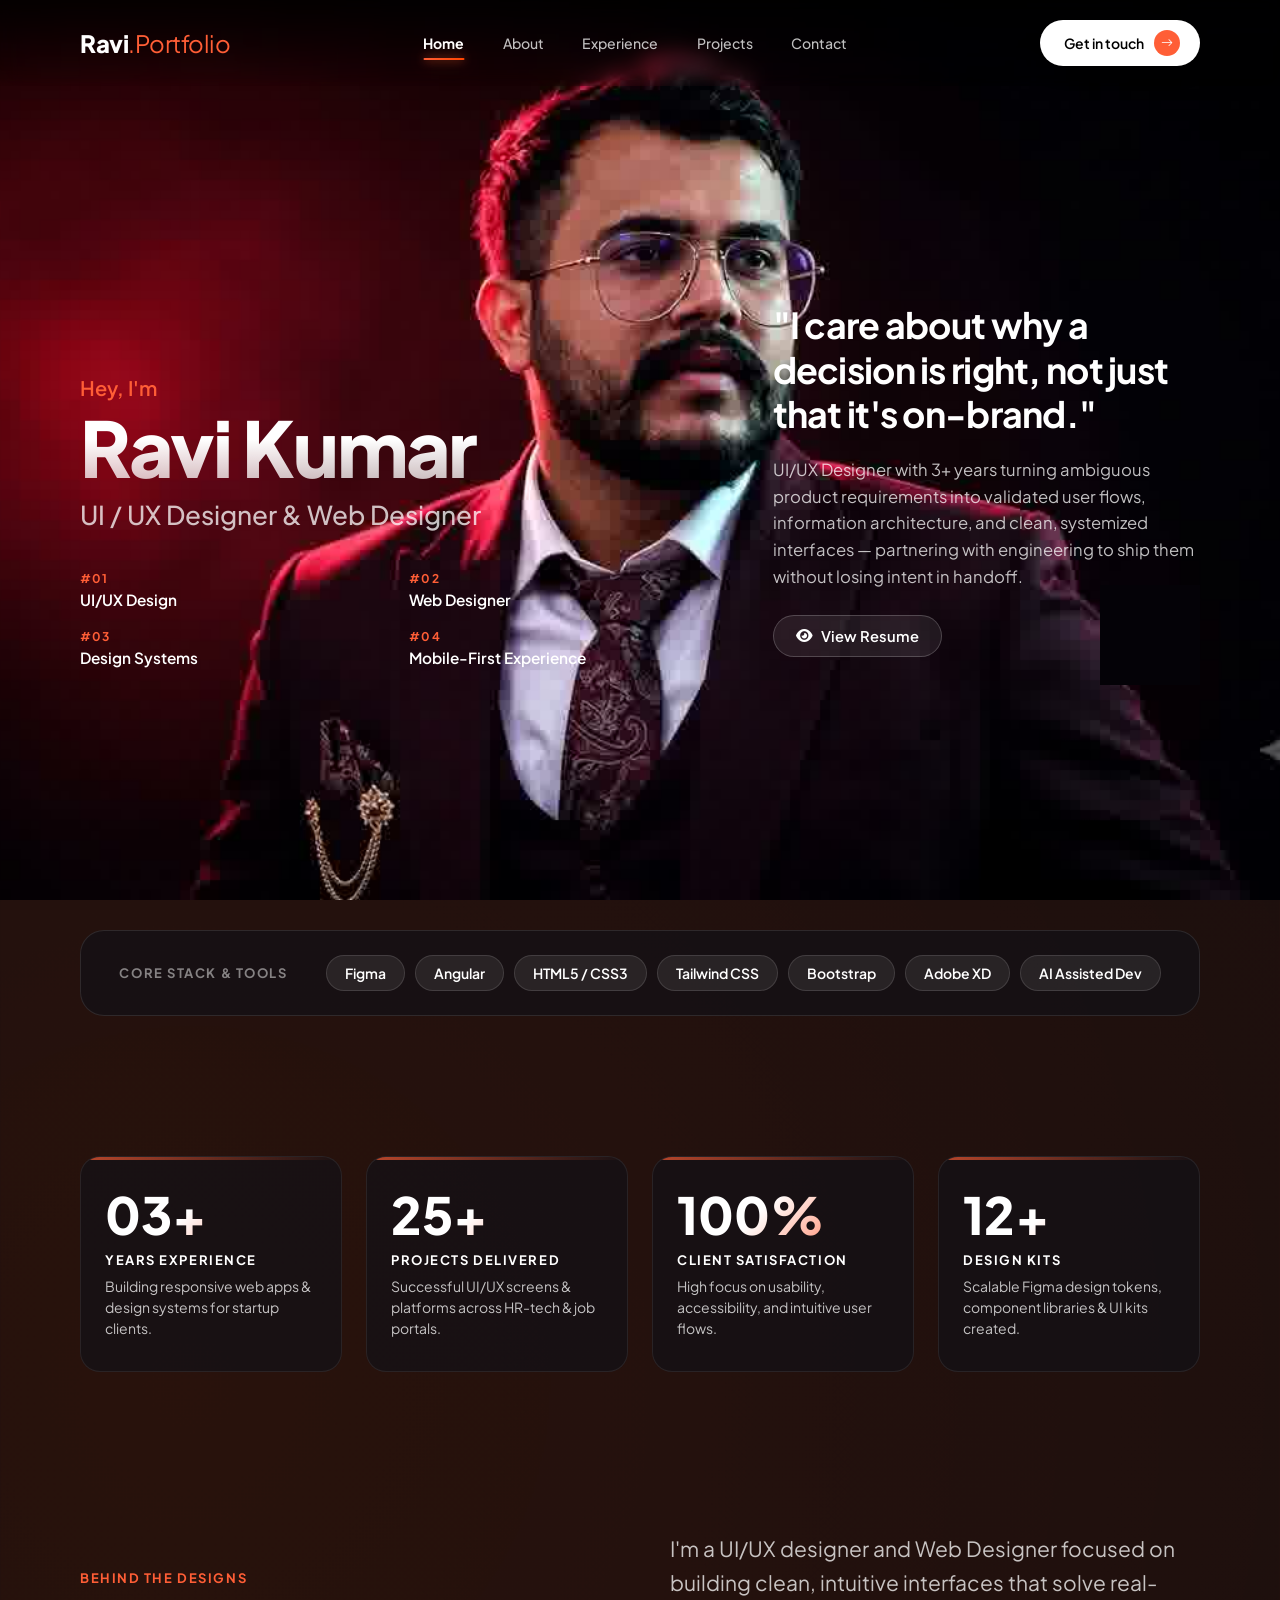
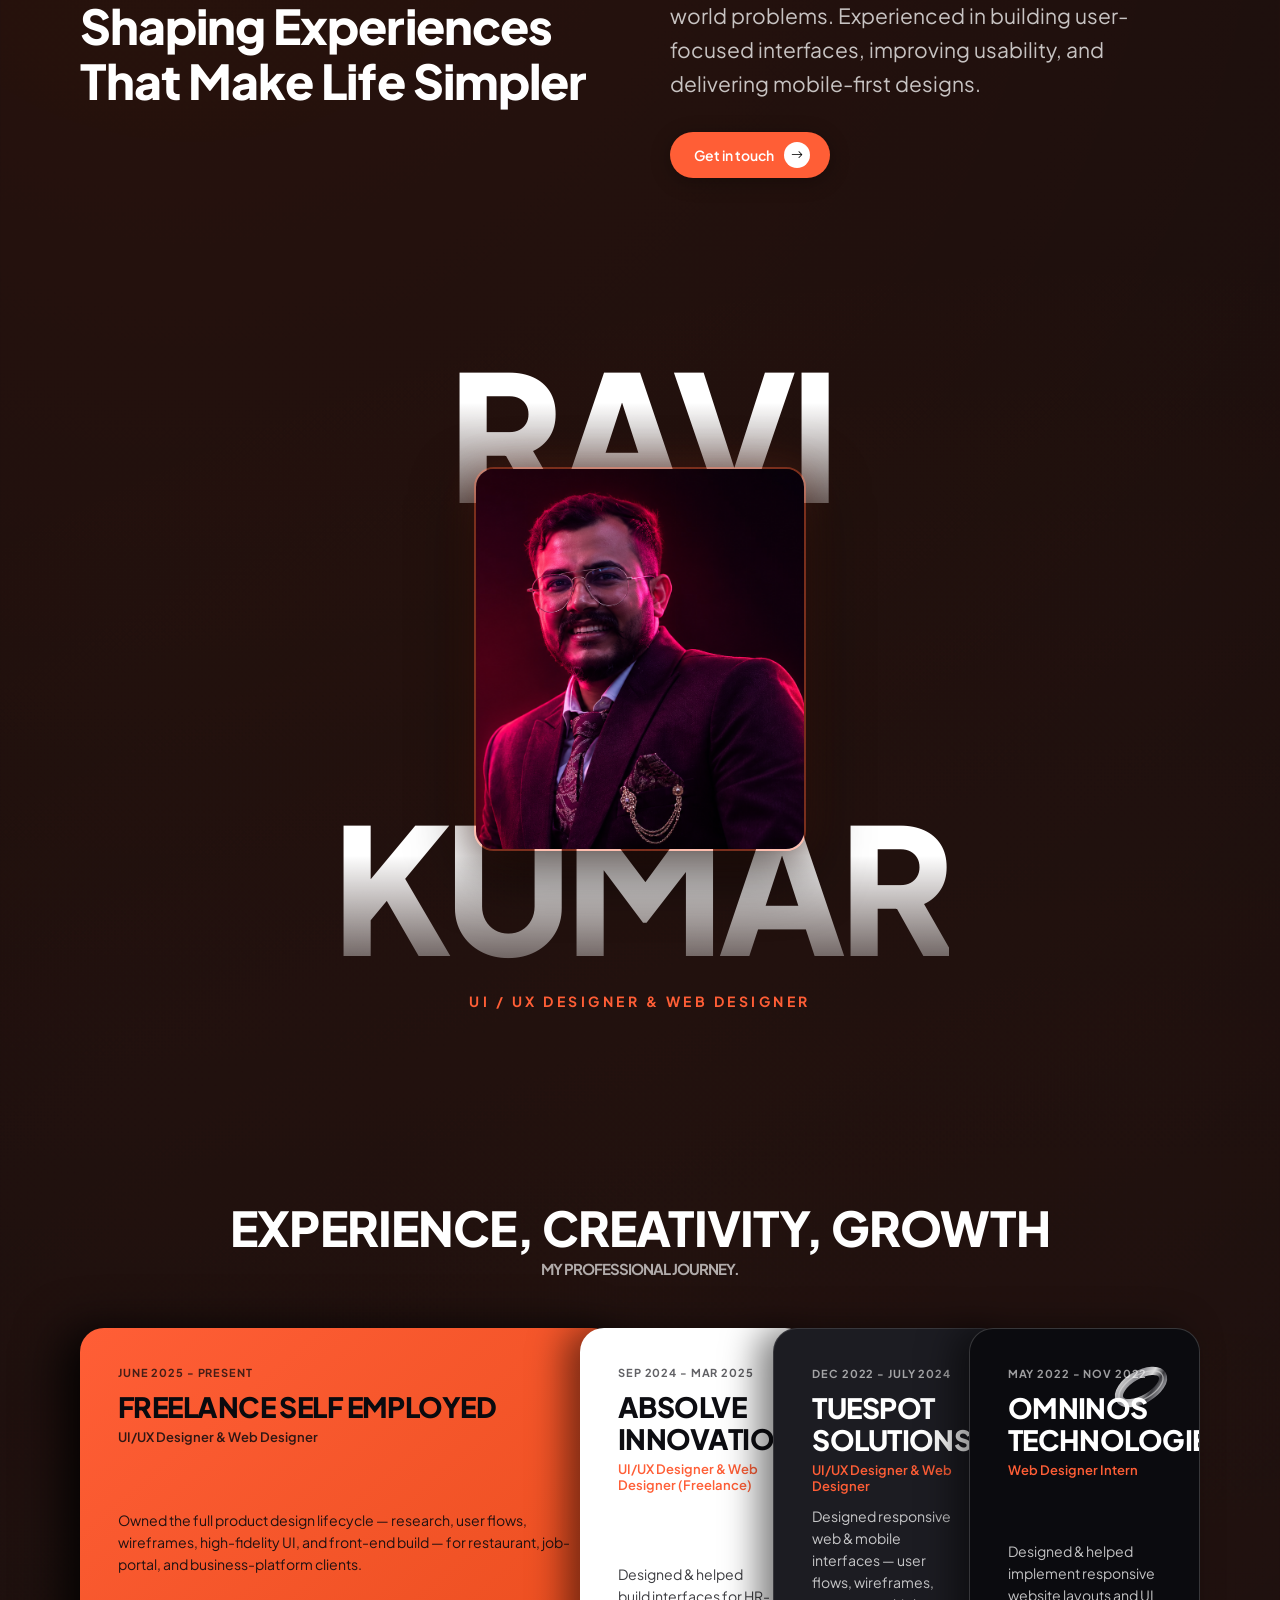
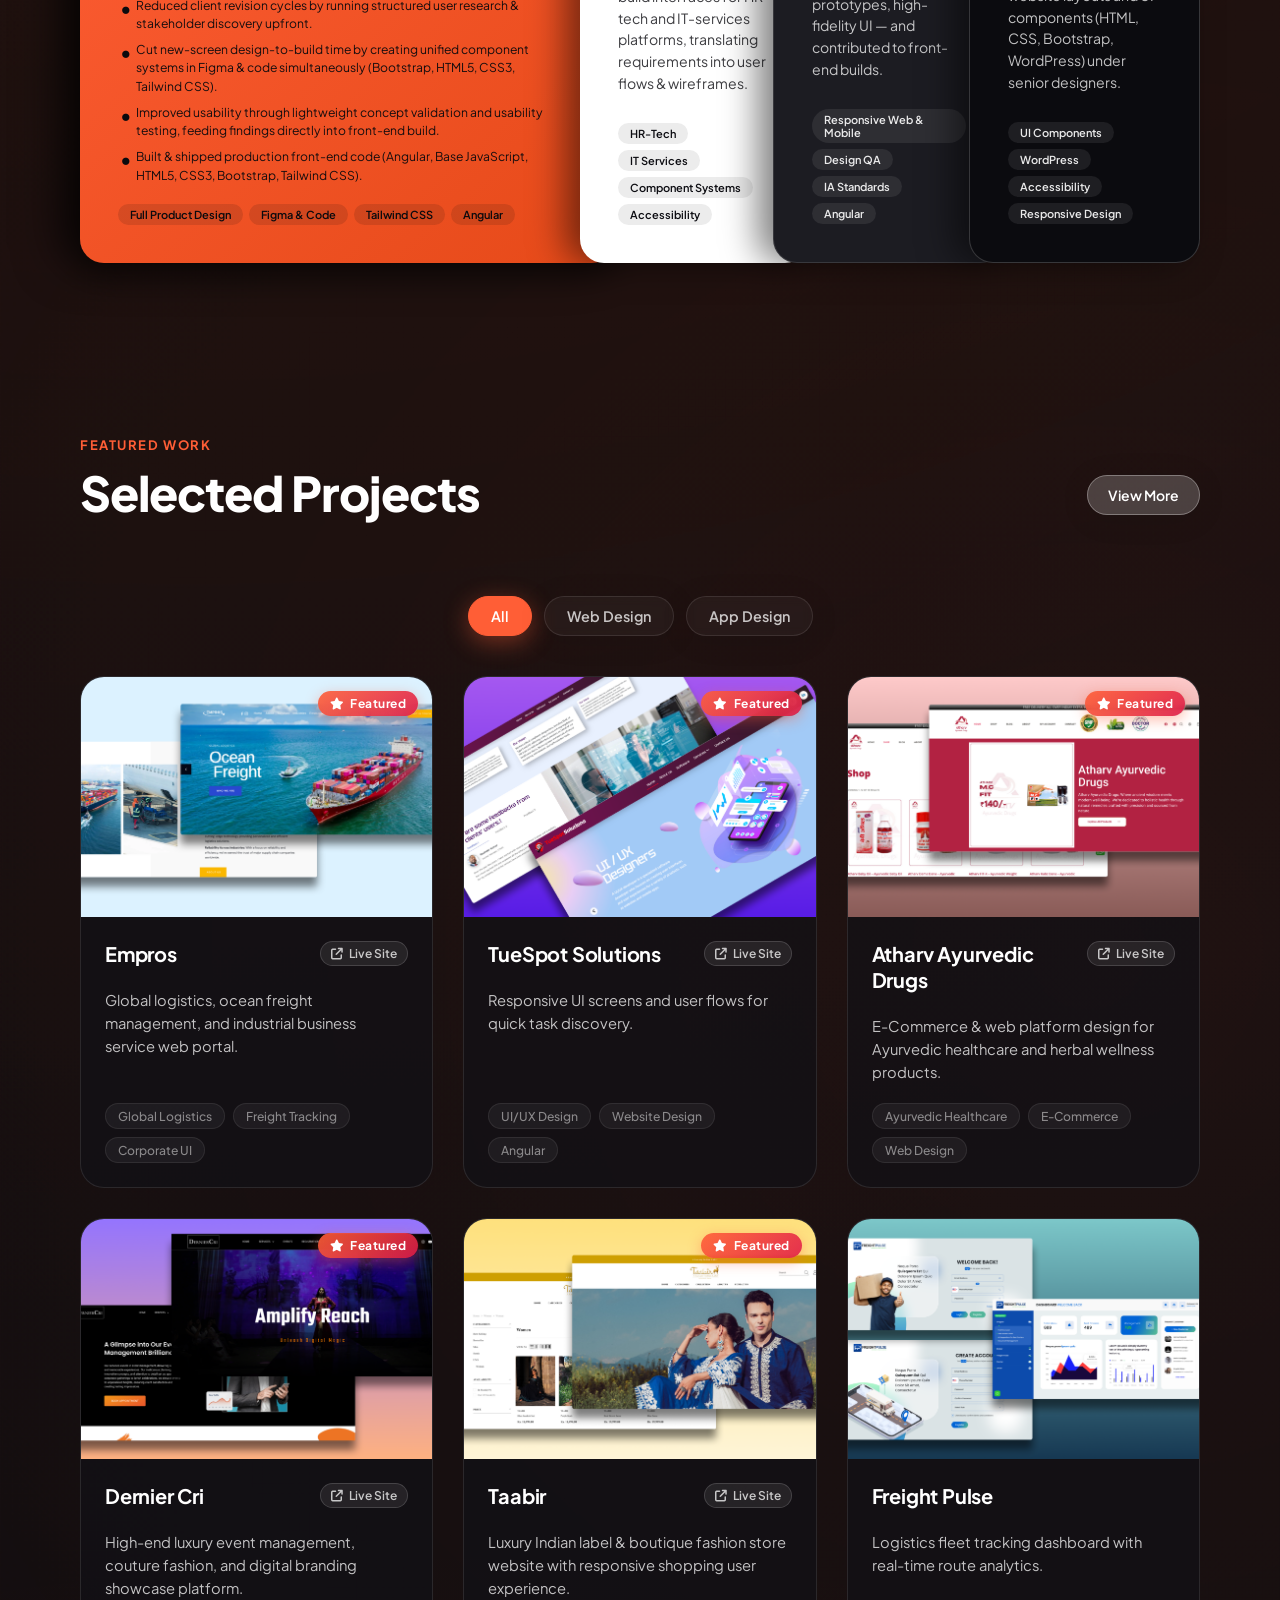
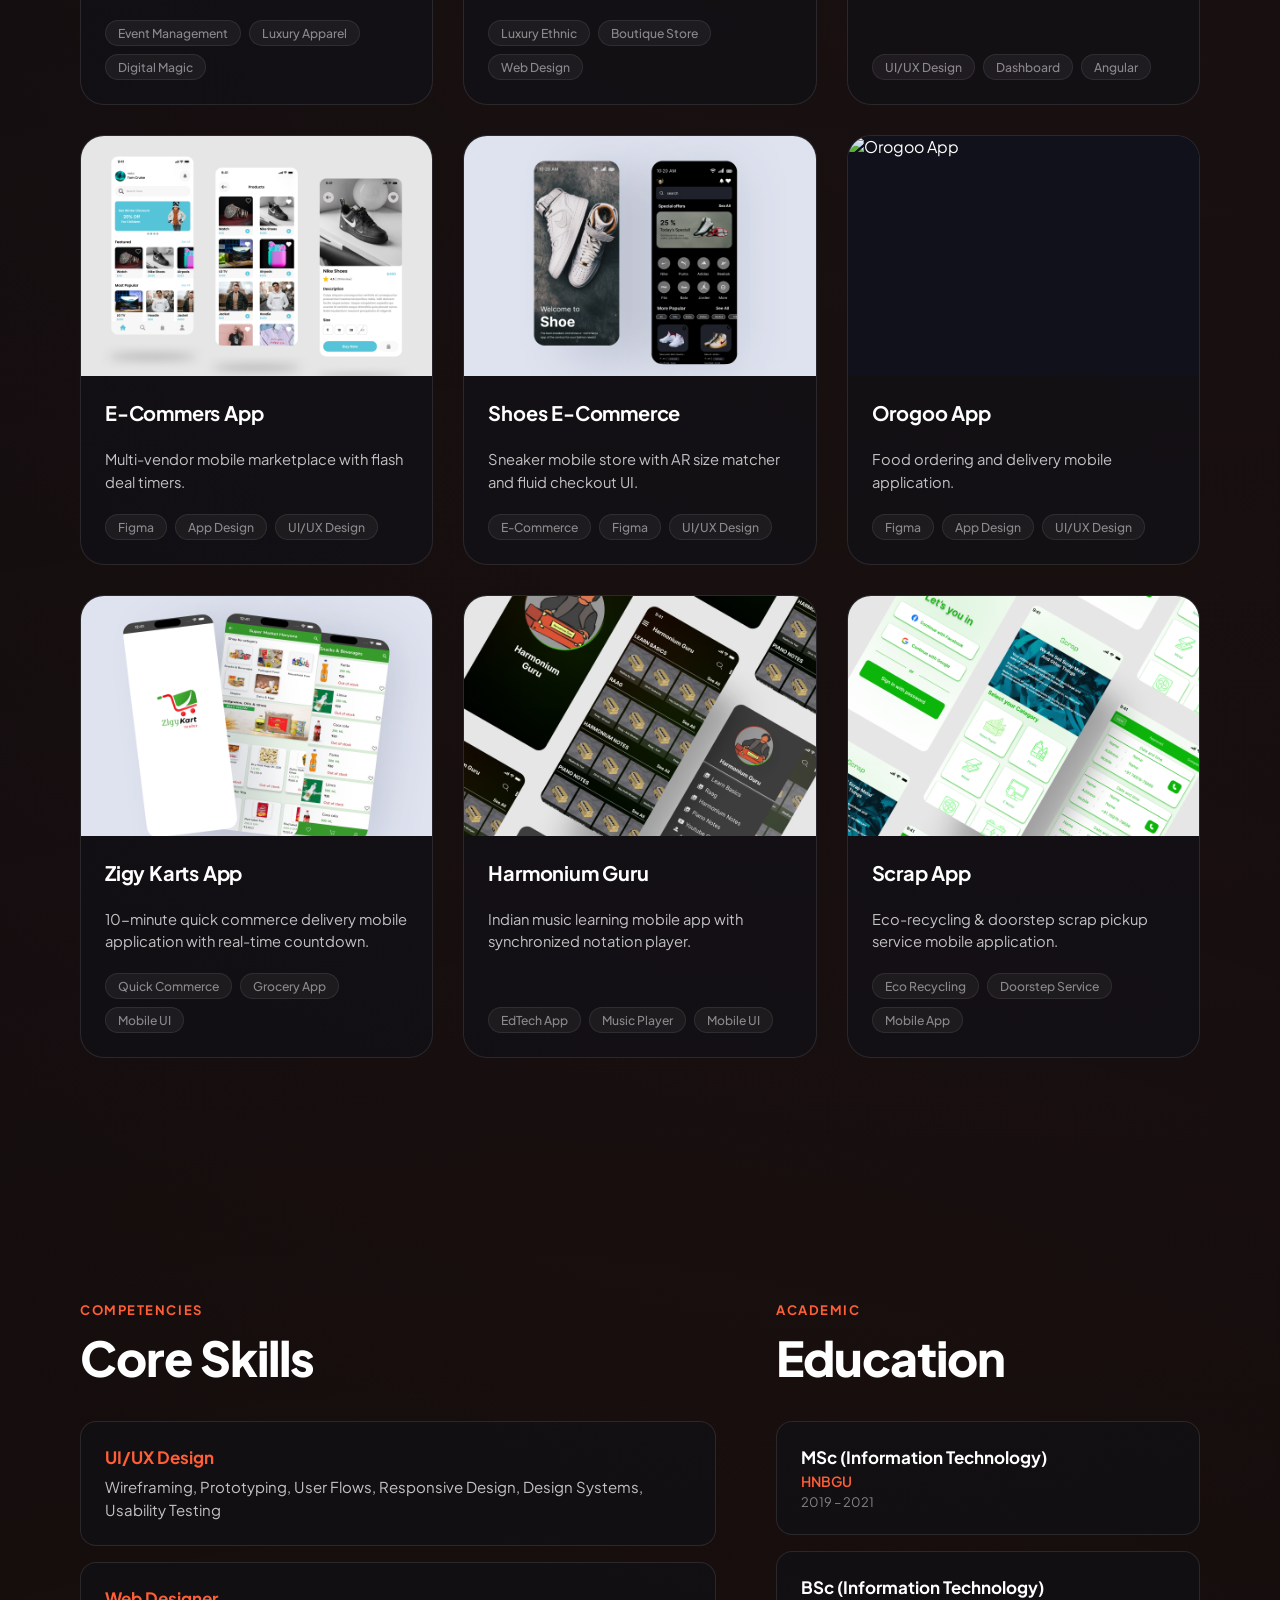
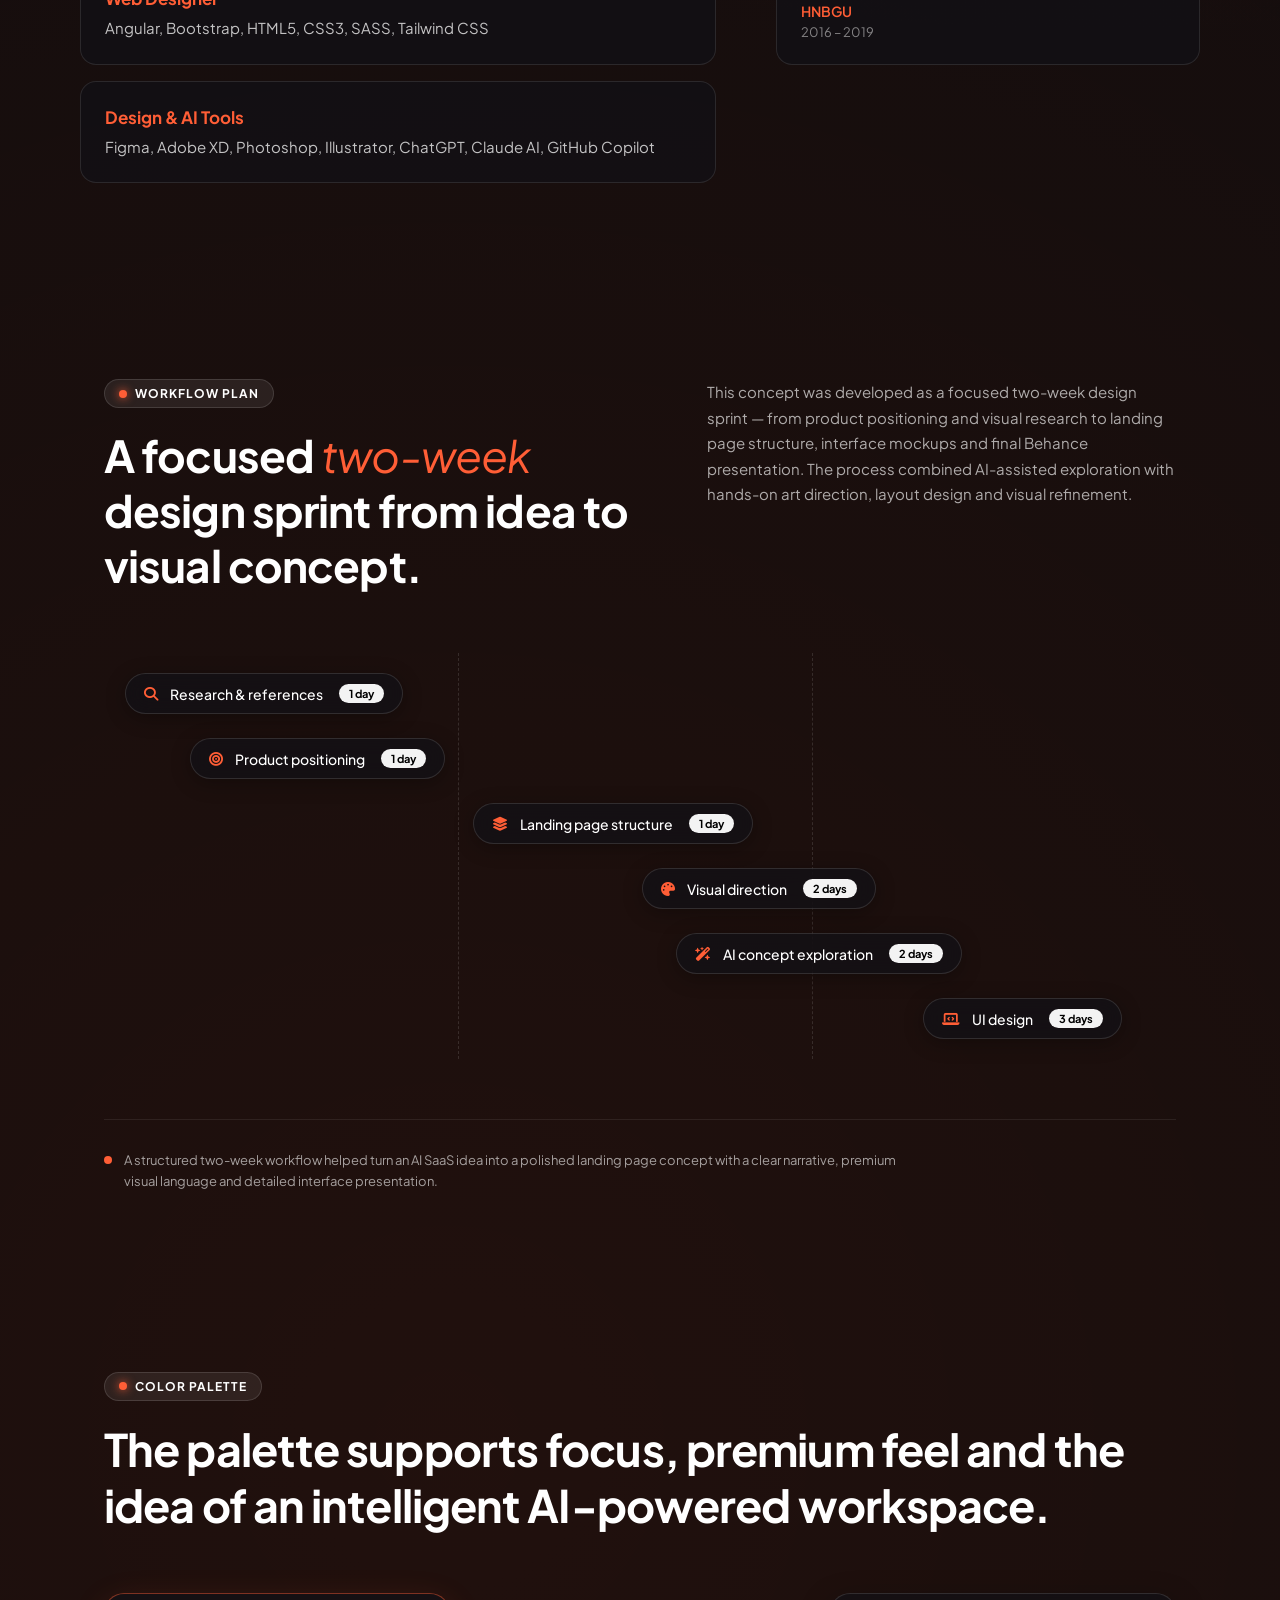
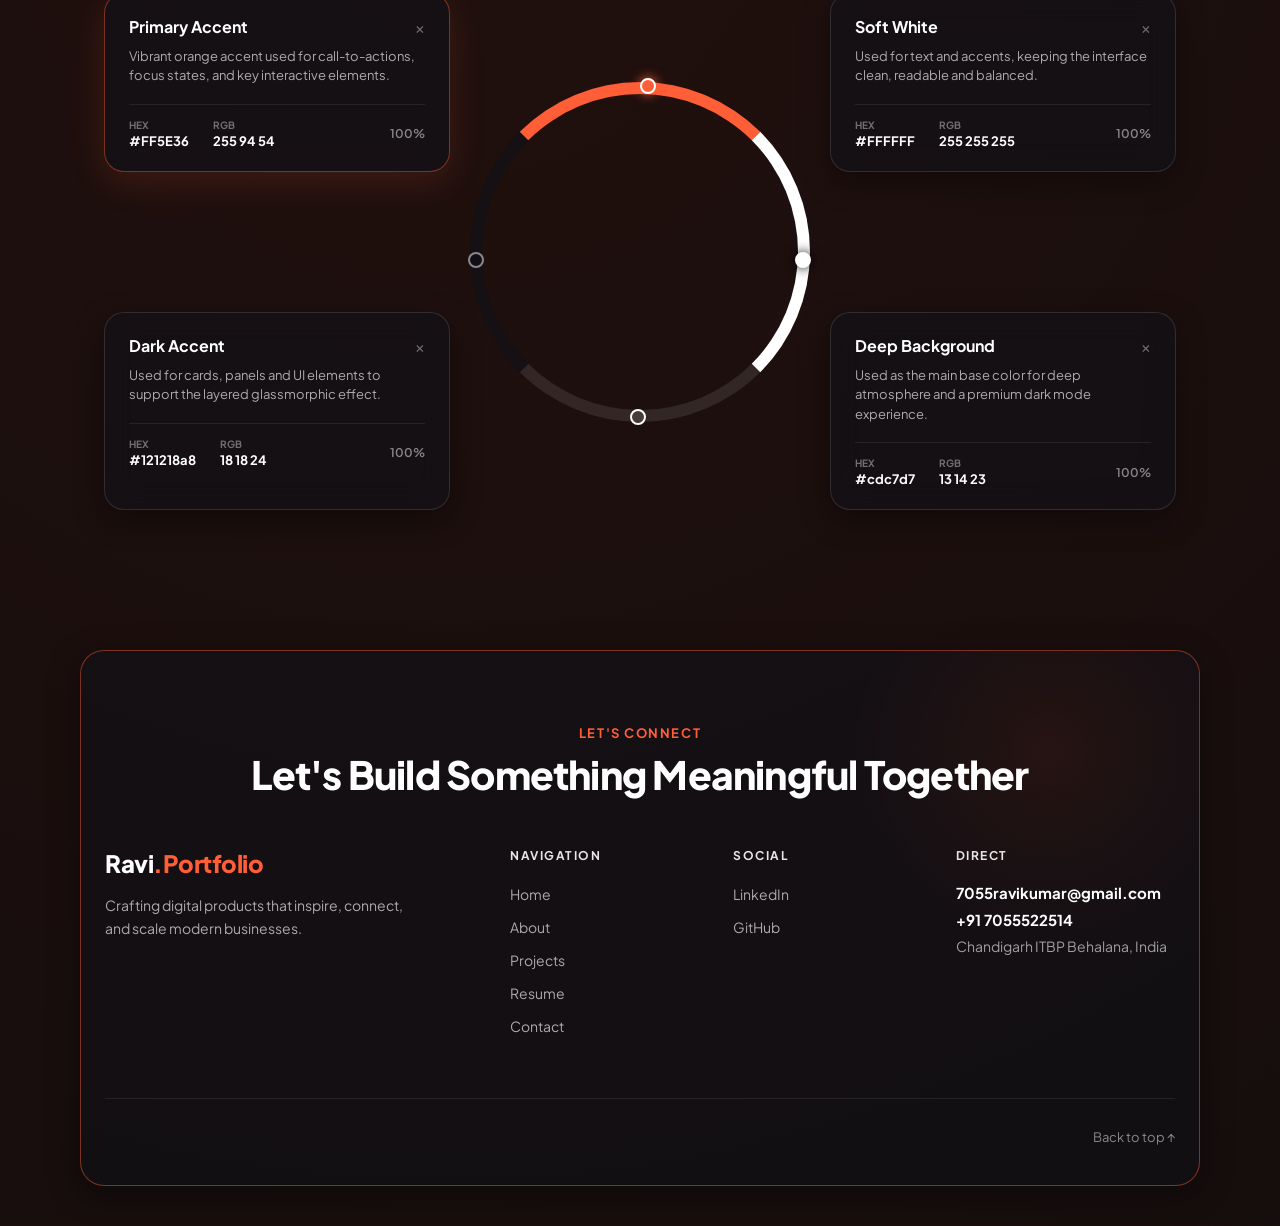
==== index.html @ bcec709a "Initial commit" ====
<!DOCTYPE html>
<html lang="en">

<head>
  <meta charset="UTF-8">
  <meta name="viewport" content="width=device-width, initial-scale=1.0">
  <title>Ravi Kumar — UI/UX Designer & Web Designer</title>
  <link rel="stylesheet" href="style.css">
  <link rel="stylesheet" href="project.css">
  <!-- Google Fonts -->
  <link rel="preconnect" href="https://fonts.googleapis.com">
  <link rel="preconnect" href="https://fonts.gstatic.com" crossorigin>
  <link href="https://fonts.googleapis.com/css2?family=Plus+Jakarta+Sans:wght@300;400;500;600;700;800&display=swap"
    rel="stylesheet">

  <link rel="stylesheet" href="https://cdn.jsdelivr.net/npm/bootstrap-icons@1.13.1/font/bootstrap-icons.min.css">

  <link rel="preconnect" href="https://fonts.googleapis.com">

  <link rel="stylesheet" href="https://cdnjs.cloudflare.com/ajax/libs/font-awesome/6.5.2/css/all.min.css">
</head>

<body>

  <!-- Fixed Background Canvas Animation -->
  <canvas id="animation-canvas"></canvas>
  <div class="black_color"></div>

  <!-- Preloader Screen -->
  <div class="loader" id="loader">
    <div class="loader-text" id="loader-text">Loading 0%</div>
    <div class="loader-bar-bg">
      <div class="loader-bar-fill" id="loader-fill"></div>
    </div>
  </div>

  <!-- Header / Navigation Bar -->
  <header class="navbar">
    <a href="index.html#home" class="logo">Ravi<span>.Portfolio</span></a>
    <nav class="nav-links">
      <a href="index.html#home" class="active">Home</a>
      <a href="about.html">About</a>
      <a href="index.html#experience">Experience</a>
      <a href="project.html">Projects</a>
      <!-- <a href="resume.html">Resume</a> -->
      <a href="contact.html">Contact</a>
    </nav>
    <div class="nav-right-actions">
      <!-- <button onclick="downloadResume()" class="btn-resume-nav"><i class="fa-solid fa-download"></i> Resume</button> -->
      <a href="contact.html" class="btn-touch">Get in touch <span class="arrow"><i
            class="bi bi-arrow-right"></i></span></a>
    </div>
  </header>

  <!-- Content Layer Pinned/Scrolled Over Canvas Animation -->
  <main class="content-wrapper">

    <!-- Section 1: Hero Section (Folioblox Style) -->
    <section id="home" class="hero-section">
      <div class="hero-grid">
        <div class="hero-left">
          <span class="hero-subtitle">Hey, I'm</span>
          <h1 class="hero-title">Ravi Kumar</h1>
          <h2 class="hero-role">UI / UX Designer & Web Designer</h2>

          <div class="hero-tags">
            <div class="tag-item">
              <span class="tag-num">#01</span>
              <span class="tag-text">UI/UX Design</span>
            </div>
            <div class="tag-item">
              <span class="tag-num">#02</span>
              <span class="tag-text">Web Designer</span>
            </div>
            <div class="tag-item">
              <span class="tag-num">#03</span>
              <span class="tag-text">Design Systems</span>
            </div>
            <div class="tag-item">
              <span class="tag-num">#04</span>
              <span class="tag-text">Mobile-First Experience</span>
            </div>
          </div>
        </div>

        <div class="hero-right">
          <blockquote class="hero-quote">
            "I care about why a decision is right, not just that it's on-brand."
          </blockquote>
          <p class="hero-desc">
            UI/UX Designer with 3+ years turning ambiguous product requirements into validated user flows, information
            architecture, and clean, systemized interfaces — partnering with engineering to ship them without losing
            intent in handoff.
          </p>

          <div class="hero-resume-actions">
            <!-- <button onclick="downloadResume()" class="r-hero-btn primary">
              <i class="fa-solid fa-download"></i> Download Resume
            </button> -->
            <a href="resume.html" class="r-hero-btn secondary">
              <i class="fa-solid fa-eye"></i> View Resume
            </a>
            <!-- <button onclick="openResumeUploadModal()" class="r-hero-btn outline">
              <i class="fa-solid fa-upload"></i> Upload CV
            </button> -->
          </div>
        </div>
      </div>
    </section>

    <!-- Section 2: Core Tools & Stack Strip -->
    <section class="tools-strip-section">
      <div class="tools-strip glass-card">
        <span class="strip-title">Core Stack & Tools</span>
        <div class="strip-items">
          <div class="tool-chip">Figma</div>
          <div class="tool-chip">Angular</div>
          <div class="tool-chip">HTML5 / CSS3</div>
          <div class="tool-chip">Tailwind CSS</div>
          <div class="tool-chip">Bootstrap</div>
          <div class="tool-chip">Adobe XD</div>
          <div class="tool-chip">AI Assisted Dev</div>
        </div>
      </div>
    </section>

    <!-- New Section 1: Key Statistics & Metrics -->
    <section class="stats-section">
      <div class="stats-grid">
        <div class="stat-box">
          <span class="stat-num">03+</span>
          <span class="stat-title">YEARS EXPERIENCE</span>
          <p class="stat-desc">Building responsive web apps & design systems for startup clients.</p>
        </div>
        <div class="stat-box">
          <span class="stat-num">25+</span>
          <span class="stat-title">PROJECTS DELIVERED</span>
          <p class="stat-desc">Successful UI/UX screens & platforms across HR-tech & job portals.</p>
        </div>
        <div class="stat-box">
          <span class="stat-num">100%</span>
          <span class="stat-title">CLIENT SATISFACTION</span>
          <p class="stat-desc">High focus on usability, accessibility, and intuitive user flows.</p>
        </div>
        <div class="stat-box">
          <span class="stat-num">12+</span>
          <span class="stat-title">DESIGN KITS</span>
          <p class="stat-desc">Scalable Figma design tokens, component libraries & UI kits created.</p>
        </div>
      </div>
    </section>

    <!-- Section 3: About & Behind the Experience -->
    <section id="about" class="about-section">
      <div class="about-grid">
        <div class="about-left">
          <span class="section-tag">Behind the Designs</span>
          <h2 class="section-heading">Shaping Experiences That Make Life Simpler</h2>
        </div>
        <div class="about-right">
          <p class="about-para">
            I'm a UI/UX designer and Web Designer focused on building clean, intuitive interfaces that solve real-world
            problems. Experienced in building user-focused interfaces, improving usability, and delivering mobile-first
            designs.
          </p>
          <a href="#contact" class="btn-touch inline-btn">Get in touch <span class="arrow"><i
                class="bi bi-arrow-right"></i></span></a>
        </div>
      </div>
    </section>

    <!-- New Section 2: Big Person Name Banner with Centered Image -->
    <section class="person-name-section">
      <div class="person-name-container">
        <h1 class="big-name-top">RAVI</h1>
        <div class="person-center-photo">
          <img src="images/ravi.png" alt="Ravi Kumar - UI/UX Designer & Web Designer">
        </div>
        <h1 class="big-name-bottom">KUMAR</h1>
      </div>
      <p class="person-caption">UI / UX DESIGNER & WEB DESIGNER</p>
    </section>

    <section id="experience" class="experience-section">
      <div class="exp-deck-header">
        <h2 class="deck-main-heading">
          EXPERIENCE, CREATIVITY, GROWTH
          <span class="deck-sub-heading">MY PROFESSIONAL JOURNEY.</span>
        </h2>
      </div>

      <div class="experience-deck-container">
        <!-- Card 1: Freelancer (Orange) -->
        <div class="exp-deck-card card-orange active" data-index="0">
          <div class="exp-card-content">
            <div class="exp-card-header">
              <span class="exp-card-date">JUNE 2025 - PRESENT</span>
              <h3 class="exp-card-title">FREELANCE SELF EMPLOYED</h3>
              <p class="exp-card-role">UI/UX Designer & Web Designer</p>
            </div>
            <div class="exp-card-body">
              <p class="exp-card-desc">
                Owned the full product design lifecycle — research, user flows, wireframes, high-fidelity UI, and
                front-end build — for restaurant, job-portal, and business-platform clients.
              </p>
              <ul class="exp-card-bullets">
                <li>Reduced client revision cycles by running structured user research & stakeholder discovery upfront.
                </li>
                <li>Cut new-screen design-to-build time by creating unified component systems in Figma & code
                  simultaneously (Bootstrap, HTML5, CSS3, Tailwind CSS).</li>
                <li>Improved usability through lightweight concept validation and usability testing, feeding findings
                  directly into front-end build.</li>
                <li>Built & shipped production front-end code (Angular, Base JavaScript, HTML5, CSS3, Bootstrap,
                  Tailwind CSS).</li>
              </ul>
              <div class="exp-card-tags">
                <span>Full Product Design</span>
                <span>Figma & Code</span>
                <span>Tailwind CSS</span>
                <span>Angular</span>
              </div>
            </div>
          </div>
        </div>

        <!-- Card 2: Absolve Innovation (White) -->
        <div class="exp-deck-card card-white" data-index="1">
          <div class="exp-card-content">
            <div class="exp-card-header">
              <span class="exp-card-date">SEP 2024 - MAR 2025</span>
              <h3 class="exp-card-title">ABSOLVE INNOVATION</h3>
              <p class="exp-card-role">UI/UX Designer & Web Designer (Freelance)</p>
            </div>
            <div class="exp-card-body">
              <p class="exp-card-desc">
                Designed & helped build interfaces for HR-tech and IT-services platforms, translating requirements
                into user flows & wireframes.
              </p>
              <ul class="exp-card-bullets">
                <li>Shortened design-to-dev handoff time by working directly with Product Owners and engineering to
                  match code constraints.</li>
                <li>Increased cross-platform design consistency by building shared UI component systems (Figma, Angular,
                  Bootstrap, HTML5, CSS3, Tailwind CSS).</li>
                <li>Reduced post-launch usability issues by applying mobile-first, responsive, and accessibility
                  principles.</li>
                <li>Contributed directly to front-end implementation (Angular, Base JavaScript, HTML5, CSS3, Bootstrap),
                  closing design-to-production gap.</li>
              </ul>
              <div class="exp-card-tags">
                <span>HR-Tech</span>
                <span>IT Services</span>
                <span>Component Systems</span>
                <span>Accessibility</span>
              </div>
            </div>
          </div>
        </div>

        <!-- Card 3: TueSpot Solutions (Dark Gray) -->
        <div class="exp-deck-card card-dark" data-index="2">
          <div class="exp-card-content">
            <div class="exp-card-header">
              <span class="exp-card-date">DEC 2022 - JULY 2024</span>
              <h3 class="exp-card-title">TUESPOT SOLUTIONS</h3>
              <p class="exp-card-role">UI/UX Designer & Web Designer</p>
            </div>
            <div class="exp-card-body">
              <p class="exp-card-desc">
                Designed responsive web & mobile interfaces — user flows, wireframes, prototypes, high-fidelity UI —
                and contributed to front-end builds. </p>
              <ul class="exp-card-bullets">
                <li>Decreased rebuild time on new client projects by establishing reusable UI component systems backed
                  by documented design system & IA standards.</li>
                <li>Improved requirement-to-design accuracy through close collaboration with Product Owners and
                  stakeholders.</li>
                <li>Identified & resolved design-to-development inconsistencies pre-launch by running regular design QA
                  directly against codebase.</li>
                <li>Contributed to front-end implementation (Angular, Bootstrap, HTML5, CSS3, Base JavaScript), ensuring
                  shipped UI matched approved designs.</li>
              </ul>
              <div class="exp-card-tags">
                <span>Responsive Web & Mobile</span>
                <span>Design QA</span>
                <span>IA Standards</span>
                <span>Angular</span>
              </div>
            </div>
          </div>
        </div>

        <!-- Card 4: Omninos Technologies (Black with Metallic 3D Ring visual) -->
        <div class="exp-deck-card card-black" data-index="3">
          <div class="card-metallic-ring">
            <svg width="68" height="68" viewBox="0 0 100 100" fill="none" xmlns="http://www.w3.org/2000/svg">
              <defs>
                <linearGradient id="chromeGradient" x1="0%" y1="0%" x2="100%" y2="100%">
                  <stop offset="0%" stop-color="#FFFFFF" />
                  <stop offset="30%" stop-color="#A0A0A5" />
                  <stop offset="55%" stop-color="#FFFFFF" />
                  <stop offset="75%" stop-color="#404045" />
                  <stop offset="100%" stop-color="#D0D0D5" />
                </linearGradient>
              </defs>
              <ellipse cx="50" cy="50" rx="36" ry="18" transform="rotate(-30 50 50)" stroke="url(#chromeGradient)"
                stroke-width="12" fill="none" />
              <ellipse cx="50" cy="50" rx="36" ry="18" transform="rotate(-30 50 50)" stroke="#FFFFFF" stroke-width="2"
                fill="none" opacity="0.6" />
            </svg>
          </div>
          <div class="exp-card-content">
            <div class="exp-card-header">
              <span class="exp-card-date">MAY 2022 - NOV 2022</span>
              <h3 class="exp-card-title">OMNINOS TECHNOLOGIES</h3>
              <p class="exp-card-role">Web Designer Intern</p>
            </div>
            <div class="exp-card-body">
              <p class="exp-card-desc">
                Designed & helped implement responsive website layouts and UI components (HTML, CSS, Bootstrap,
                WordPress) under senior designers. </p>
              <ul class="exp-card-bullets">
                <li>Built foundational skills in usability, accessibility, and responsive design, learning to justify
                  decisions through user & business requirements.</li>
                <li>Collaborated with senior designers to refine layouts and improve consistency across screen sizes.
                </li>
              </ul>
              <div class="exp-card-tags">
                <span>UI Components</span>
                <span>WordPress</span>
                <span>Accessibility</span>
                <span>Responsive Design</span>
              </div>
            </div>
          </div>
        </div>
      </div>
    </section>

    <!-- Section 5: Selected Projects Grid -->

    <section id="projects" class="projects-section">
      <div class="section-title">
        <span>
          <span class="section-tag">Featured Work</span>
          <h2 class="section-heading">Selected Projects</h2>
        </span>
        <span>
          <a href="project.html"> View More</a>
        </span>
      </div>

      <div class="project-filter">
        <button class="active" data-filter="all">All</button>
        <button data-filter="uiux">Web Design</button>
        <button data-filter="appdesign">App Design</button>
      </div>

      <div class="projects-grid" id="projectsGrid"></div>

    </section>

    
    <!-- Section 6: Education & Core Skills -->
    <section class="skills-edu-section">
      <div class="skills-edu-grid">
        <div class="skills-col">
          <span class="section-tag">Competencies</span>
          <h2 class="section-heading">Core Skills</h2>

          <div class="skill-category glass-card">
            <h4>UI/UX Design</h4>
            <p>Wireframing, Prototyping, User Flows, Responsive Design, Design Systems, Usability Testing</p>
          </div>

          <div class="skill-category glass-card">
            <h4>Web Designer</h4>
            <p>Angular, Bootstrap, HTML5, CSS3, SASS, Tailwind CSS</p>
          </div>

          <div class="skill-category glass-card">
            <h4>Design & AI Tools</h4>
            <p>Figma, Adobe XD, Photoshop, Illustrator, ChatGPT, Claude AI, GitHub Copilot</p>
          </div>
        </div>

        <div class="edu-col">
          <span class="section-tag">Academic</span>
          <h2 class="section-heading">Education</h2>

          <div class="edu-card glass-card">
            <h3 class="edu-degree">MSc (Information Technology)</h3>
            <span class="edu-school">HNBGU</span>
            <span class="edu-year">2019 – 2021</span>
          </div>

          <div class="edu-card glass-card">
            <h3 class="edu-degree">BSc (Information Technology)</h3>
            <span class="edu-school">HNBGU</span>
            <span class="edu-year">2016 – 2019</span>
          </div>
        </div>
      </div>
    </section>

    <!-- Workflow Plan Section (Direct on Canvas Background) -->
    <section class="workflow-plan-section">
      <div class="workflow-plan-container">

        <!-- Header Grid -->
        <div class="workflow-header-grid">
          <div class="workflow-header-left">
            <div class="section-tag-dot">
              <span class="pulse-dot"></span> WORKFLOW PLAN
            </div>
            <h2 class="workflow-headline">
              A focused <em>two-week</em> design sprint from idea to visual concept.
            </h2>
          </div>

          <div class="workflow-header-right">
            <p class="workflow-intro-desc">
              This concept was developed as a focused two-week design sprint — from product positioning and visual
              research to landing page structure, interface mockups and final Behance presentation. The process combined
              AI-assisted exploration with hands-on art direction, layout design and visual refinement.
            </p>
          </div>
        </div>

        <!-- Stepper Timeline Diagram -->
        <div class="workflow-timeline-diagram">
          <div class="timeline-nodes-wrapper">

            <div class="timeline-step-node step-1">
              <div class="node-chip">
                <i class="fa-solid fa-magnifying-glass"></i>
                <span>Research & references</span>
                <span class="days-badge">1 day</span>
              </div>
            </div>

            <div class="timeline-step-node step-2">
              <div class="node-chip">
                <i class="fa-solid fa-bullseye"></i>
                <span>Product positioning</span>
                <span class="days-badge">1 day</span>
              </div>
            </div>

            <div class="timeline-step-node step-3">
              <div class="node-chip">
                <i class="fa-solid fa-layer-group"></i>
                <span>Landing page structure</span>
                <span class="days-badge">1 day</span>
              </div>
            </div>

            <div class="timeline-step-node step-4">
              <div class="node-chip">
                <i class="fa-solid fa-palette"></i>
                <span>Visual direction</span>
                <span class="days-badge">2 days</span>
              </div>
            </div>

            <div class="timeline-step-node step-5">
              <div class="node-chip">
                <i class="fa-solid fa-wand-magic-sparkles"></i>
                <span>AI concept exploration</span>
                <span class="days-badge">2 days</span>
              </div>
            </div>

            <div class="timeline-step-node step-6">
              <div class="node-chip">
                <i class="fa-solid fa-laptop-code"></i>
                <span>UI design</span>
                <span class="days-badge">3 days</span>
              </div>
            </div>

          </div>
        </div>

        <!-- Bottom Note -->
        <div class="workflow-bottom-note">
          <span class="note-dot"></span>
          <p>A structured two-week workflow helped turn an AI SaaS idea into a polished landing page concept with a
            clear narrative, premium visual language and detailed interface presentation.</p>
        </div>

      </div>
    </section>

    <!-- Color Palette Section (Direct on Canvas Background) -->
    <section class="color-palette-section">
      <div class="color-palette-container">

        <div class="color-palette-header">
          <div class="section-tag-dot">
            <span class="pulse-dot"></span> COLOR PALETTE
          </div>
          <h2 class="palette-headline">
            The palette supports focus, premium feel and the idea of an intelligent AI-powered workspace.
          </h2>
        </div>

        <!-- Interactive Color Token Cards Display -->
        <div class="color-nodes-display">

          <div class="palette-center-ring">
            <div class="ring-node node-white"></div>
            <div class="ring-node node-orange"></div>
            <div class="ring-node node-dark"></div>
            <div class="ring-node node-deep"></div>
          </div>

          <div class="color-cards-grid">

            <div class="color-token-card accent-card">
              <div class="color-card-top">
                <span class="color-title">Primary Accent</span>
                <span class="color-close">&times;</span>
              </div>
              <p class="color-usage">Vibrant orange accent used for call-to-actions, focus states, and key interactive
                elements.</p>
              <div class="color-meta-row">
                <div class="meta-item">
                  <span class="meta-label">HEX</span>
                  <strong class="meta-val">#FF5E36</strong>
                </div>
                <div class="meta-item">
                  <span class="meta-label">RGB</span>
                  <strong class="meta-val">255 94 54</strong>
                </div>
                <span class="meta-pct">100%</span>
              </div>
            </div>

            <div class="color-token-card">
              <div class="color-card-top">
                <span class="color-title">Soft White</span>
                <span class="color-close">&times;</span>
              </div>
              <p class="color-usage">Used for text and accents, keeping the interface clean, readable and balanced.</p>
              <div class="color-meta-row">
                <div class="meta-item">
                  <span class="meta-label">HEX</span>
                  <strong class="meta-val">#FFFFFF</strong>
                </div>
                <div class="meta-item">
                  <span class="meta-label">RGB</span>
                  <strong class="meta-val">255 255 255</strong>
                </div>
                <span class="meta-pct">100%</span>
              </div>
            </div>

            <div class="color-token-card">
              <div class="color-card-top">
                <span class="color-title">Dark Accent</span>
                <span class="color-close">&times;</span>
              </div>
              <p class="color-usage">Used for cards, panels and UI elements to support the layered glassmorphic effect.
              </p>
              <div class="color-meta-row">
                <div class="meta-item">
                  <span class="meta-label">HEX</span>
                  <strong class="meta-val">#121218a8</strong>
                </div>
                <div class="meta-item">
                  <span class="meta-label">RGB</span>
                  <strong class="meta-val">18 18 24</strong>
                </div>
                <span class="meta-pct">100%</span>
              </div>
            </div>

            <div class="color-token-card">
              <div class="color-card-top">
                <span class="color-title">Deep Background</span>
                <span class="color-close">&times;</span>
              </div>
              <p class="color-usage">Used as the main base color for deep atmosphere and a premium dark mode experience.
              </p>
              <div class="color-meta-row">
                <div class="meta-item">
                  <span class="meta-label">HEX</span>
                  <strong class="meta-val">#cdc7d7</strong>
                </div>
                <div class="meta-item">
                  <span class="meta-label">RGB</span>
                  <strong class="meta-val">13 14 23</strong>
                </div>
                <span class="meta-pct">100%</span>
              </div>
            </div>

          </div>
        </div>
      </div>
    </section>


    <!-- Section 7: Contact / Footer -->
    <section id="contact" class="contact-section">
      <footer class="site-footer">
        <div class="footer-container">
          <div class="connect-let">
            <span class="section-tag">Let's Connect</span>
            <h2 class="contact-heading">Let's Build Something Meaningful Together</h2>
          </div>
          <div class="footer-top-grid">

            <!-- Column 1: Brand & Bio -->
            <div class="footer-brand-col">
              <h3 class="footer-logo">Ravi<span>.Portfolio</span></h3>
              <p class="footer-tagline">
                Crafting digital products that inspire, connect, and scale modern businesses.
              </p>
            </div>

            <!-- Column 2: Navigation -->
            <div>
              <h4 class="footer-heading">NAVIGATION</h4>
              <ul class="footer-links">
                <li><a href="index.html#home">Home</a></li>
                <li><a href="about.html">About</a></li>
                <li><a href="project.html">Projects</a></li>
                <li><a href="resume.html">Resume</a></li>
                <li><a href="contact.html">Contact</a></li>
              </ul>
            </div>

            <!-- Column 3: Social -->
            <div>
              <h4 class="footer-heading">SOCIAL</h4>
              <ul class="footer-links">
                <li><a href="https://linkedin.com" target="_blank" rel="noopener">LinkedIn</a></li>
                <li><a href="https://github.com" target="_blank" rel="noopener">GitHub</a></li>
                <!-- <li><a href="https://dribbble.com" target="_blank" rel="noopener">Dribbble</a></li>
                <li><a href="https://behance.net" target="_blank" rel="noopener">Behance</a></li> -->
              </ul>
            </div>

            <!-- Column 4: Direct Contact -->
            <div>
              <h4 class="footer-heading">DIRECT</h4>
              <div class="footer-direct-info">
                <a href="mailto:7055ravikumar@gmail.com" class="footer-email">7055ravikumar@gmail.com</a>
                <a href="tel:7055522514" class="footer-email">+91 7055522514</a>
                <p class="footer-location">Chandigarh ITBP Behalana, India</p>
              </div>
            </div>

          </div>

          <div class="footer-divider"></div>

          <!-- Bottom Bar -->
          <div class="footer-bottom-bar">
            <p class="footer-copyright>© 2026 Ravi Kumar. All rights reserved.</p>
            <a href=" #" class="footer-back-to-top"
              onclick="window.scrollTo({top: 0, behavior: 'smooth'}); return false;">
              Back to top <span class="arrow">↑</span>
              </a>
          </div>
        </div>
      </footer>
    </section>

  </main>

  <!-- Resume Upload Modal -->
  <!-- <div class="resume-modal-backdrop" id="resumeUploadModal">
    <div class="resume-modal-card glass-card">
      <button class="modal-close-btn" onclick="closeResumeUploadModal()">&times;</button>
      <div class="modal-header">
        <div class="modal-icon"><i class="fa-solid fa-cloud-arrow-up"></i></div>
        <h3>Upload Resume / CV</h3>
        <p>Select or drag & drop a resume file (.pdf, .doc, .docx) to update your portfolio CV.</p>
      </div>

      <div class="upload-drag-zone" id="uploadDragZone">
        <i class="fa-solid fa-file-pdf upload-zone-icon"></i>
        <p class="zone-text">Drag & drop your resume file here, or <span class="browse-link">browse file</span></p>
        <span class="zone-subtext">Supports PDF, DOC, DOCX files up to 10MB</span>
        <input type="file" id="resumeFileInput" accept=".pdf,.doc,.docx" hidden onchange="handleFileSelect(event)">
      </div>

      <div class="uploaded-file-preview" id="uploadedFilePreview" style="display:none;">
        <div class="file-info-badge">
          <i class="fa-solid fa-file-circle-check"></i>
          <div>
            <strong id="previewFileName">Resume.pdf</strong>
            <span id="previewFileSize">240 KB</span>
          </div>
        </div>
        <button class="btn-remove-file" onclick="resetUploadedResume()" title="Remove file"><i
            class="fa-solid fa-trash-can"></i></button>
      </div>

      <div class="modal-footer-actions">
        <button class="modal-btn secondary" onclick="closeResumeUploadModal()">Cancel</button>
        <button class="modal-btn primary" id="saveResumeBtn" onclick="saveUploadedResume()" disabled>
          <i class="fa-solid fa-check"></i> Save & Apply Resume
        </button>
      </div>
    </div>
  </div> -->

  <!-- Toast Notification Container -->
  <div class="toast-container" id="toastContainer"></div>

  <script src="script.js"></script>
</body>

</html>
---- style.css ----
@import url('https://fonts.googleapis.com/css2?family=Plus+Jakarta+Sans:wght@300;400;500;600;700;800&display=swap');

* {
  box-sizing: border-box;
  margin: 0;
  padding: 0;
}

:root {
  --primary-accent: #ff5e36;
  --primary-hover: #ff4500;
  --text-main: #ffffff;
  --text-muted: rgba(255, 255, 255, 0.75);
  --text-dim: rgba(255, 255, 255, 0.48);
  --glass-bg: #121218a8;
  --glass-bg-hover: linear-gradient(135deg, rgba(255, 255, 255, 0.14) 0%, rgba(255, 255, 255, 0.04) 100%);
  --glass-border: rgba(255, 255, 255, 0.1);
  --glass-border-hover: rgba(255, 94, 54, 0.45);
  --glass-blur: none;
  --glass-shadow: 0 8px 32px 0 rgba(0, 0, 0, 0.4);
  --glass-shine: none;
  --radius-lg: 24px;
  --radius-md: 16px;
  --radius-pill: 100px;
}



/* -------------------------------------------------------------
 * CARD UTILITY (Placed directly on background)
 * ------------------------------------------------------------- */
.glass,
.glass-card {
  background: var(--glass-bg);
  border: 1px solid var(--glass-border);
  box-shadow: var(--glass-shadow);
  transition: transform 0.35s cubic-bezier(0.4, 0, 0.2, 1),
    border-color 0.35s ease,
    box-shadow 0.35s ease,
    background 0.35s ease;
}

.glass:hover,
.glass-card:hover {
  background: var(--glass-bg-hover);
  border-color: var(--glass-border-hover);
  box-shadow: 0 12px 40px rgba(255, 94, 54, 0.2);
  transform: translateY(-5px);
}

.Connect-box:hover {
  background: var(--glass-bg) !important;
  border-color: None !important;
  box-shadow: none !important;
  transform: none !important;
}


html {
  scroll-behavior: smooth;
  background-color: #0b0b0e;
  color: var(--text-main);
  font-family: 'Plus Jakarta Sans', -apple-system, BlinkMacSystemFont, sans-serif;
  overflow-x: hidden;
}

body {
  width: 100%;
  min-height: 100vh;
  overflow-x: hidden;
  position: relative;
  background-color: #0b0b0e;
  background-image:
    radial-gradient(circle at 15% 15%, rgba(255, 69, 0, 0.12) 0%, transparent 40%),
    radial-gradient(circle at 85% 45%, rgba(255, 94, 54, 0.08) 0%, transparent 45%),
    radial-gradient(circle at 35% 85%, rgba(255, 69, 0, 0.09) 0%, transparent 40%);
}

#animation-canvas {
  position: fixed;
  top: 0;
  left: 0;
  width: 100vw;
  height: 100vh;
  z-index: 1;
  pointer-events: none;
  display: block;
}

.black_color {
  height: 100px;
  width: 100px;
  background-color: #040207;
  position: fixed;
  z-index: 1;
  top: 585px;
  right: 80px;
}

.loader {
  position: fixed;
  top: 0;
  left: 0;
  width: 100vw;
  height: 100vh;
  background-color: #050505;
  display: flex;
  flex-direction: column;
  align-items: center;
  justify-content: center;
  z-index: 9999;
  transition: opacity 0.6s ease, visibility 0.6s ease;
}

.loader.hidden {
  opacity: 0;
  visibility: hidden;
}

.loader-text {
  font-size: 13px;
  font-weight: 600;
  letter-spacing: 0.15em;
  text-transform: uppercase;
  color: var(--text-muted);
  margin-bottom: 16px;
}

.loader-bar-bg {
  width: 180px;
  height: 3px;
  background: rgba(255, 255, 255, 0.12);
  border-radius: 3px;
  overflow: hidden;
}

.loader-bar-fill {
  height: 100%;
  width: 0%;
  background: var(--primary-accent);
  box-shadow: 0 0 12px var(--primary-accent);
  transition: width 0.1s linear;
}

.navbar {
  position: fixed;
  top: 0;
  left: 0;
  width: 100%;
  padding: 20px 80px;
  display: flex;
  align-items: center;
  justify-content: space-between;
  z-index: 100;
  background: linear-gradient(180deg, rgba(0, 0, 0, 0.75) 0%, rgba(0, 0, 0, 0) 100%);
  backdrop-filter: blur(10px);
}

.logo {
  font-size: clamp(18px, 2vw, 24px);
  font-weight: 800;
  letter-spacing: -0.02em;
  color: #fff;
  text-decoration: none;
  white-space: nowrap;
}

.logo span {
  color: var(--primary-accent);
  font-weight: 400;
}

.nav-links {
  display: flex;
  gap: clamp(16px, 3vw, 40px);
}

.nav-links a {
  position: relative;
  color: var(--text-muted);
  text-decoration: none;
  font-size: clamp(13px, 1.1vw, 15px);
  font-weight: 500;
  transition: color 0.3s ease;
  white-space: nowrap;
  padding: 4px 0;
}

.nav-links a:hover {
  color: #fff;
}

.nav-links a.active {
  color: #ffffff;
  font-weight: 700;
}

.nav-links a.active::after {
  content: '';
  position: absolute;
  bottom: -4px;
  left: 50%;
  transform: translateX(-50%);
  width: 100%;
  height: 2px;
  background: linear-gradient(90deg, #ff5e36 0%, #ff4500 100%);
  border-radius: 100px;
  box-shadow: 0 0 10px rgba(255, 94, 54, 0.8), 0 0 18px rgba(255, 94, 54, 0.4);
  animation: navActiveGlow 2.5s infinite alternate ease-in-out;
}

@keyframes navActiveGlow {
  0% {
    width: 60%;
    box-shadow: 0 0 6px rgba(255, 94, 54, 0.6);
  }
  100% {
    width: 100%;
    box-shadow: 0 0 14px rgba(255, 94, 54, 0.95), 0 0 22px rgba(255, 94, 54, 0.5);
  }
}

.btn-touch {
  display: inline-flex;
  align-items: center;
  gap: 10px;
  background: #ffffff;
  color: #000000;
  padding: 10px 20px 10px 24px;
  border-radius: var(--radius-pill);
  font-size: 14px;
  font-weight: 600;
  text-decoration: none;
  transition: all 0.3s ease;
  box-shadow: 0 4px 20px rgba(0, 0, 0, 0.3);
  white-space: nowrap;
}

.btn-touch .arrow {
  display: flex;
  align-items: center;
  justify-content: center;
  width: 26px;
  height: 26px;
  background: var(--primary-accent);
  color: #fff;
  border-radius: 50%;
  font-size: 12px;
  transition: transform 0.3s ease;
}

.btn-touch:hover {
  transform: translateY(-2px);
  box-shadow: 0 6px 24px rgba(255, 94, 54, 0.4);
}

.btn-touch:hover .arrow {
  transform: translateX(3px);
}

.content-wrapper {
  position: relative;
  z-index: 10;
  padding: 0 80px;
  width: 100%;
  max-width: 100%;
  margin: 0 auto;
}

.section-tag {
  display: inline-block;
  font-size: 13px;
  font-weight: 700;
  text-transform: uppercase;
  letter-spacing: 0.12em;
  color: var(--primary-accent);
  margin-bottom: 12px;
}

.section-heading {
  font-size: clamp(28px, 4vw, 48px);
  font-weight: 800;
  line-height: 1.15;
  letter-spacing: -0.02em;
  margin-bottom: 36px;
}

/* -------------------------------------------------------------
 * HERO SECTION
 * ------------------------------------------------------------- */
.hero-section {
  min-height: 100vh;
  display: flex;
  align-items: center;
  padding-top: 130px;
  padding-bottom: 60px;
}

.hero-grid {
  display: grid;
  grid-template-columns: 1.25fr 0.85fr;
  gap: clamp(30px, 5vw, 80px);
  width: 100%;
  align-items: end;
}

.hero-subtitle {
  font-size: clamp(16px, 1.8vw, 20px);
  font-weight: 600;
  color: var(--primary-accent);
  display: block;
  margin-bottom: 8px;
}

.hero-title {
  font-size: clamp(38px, 6vw, 82px);
  font-weight: 800;
  line-height: 1.02;
  letter-spacing: -0.03em;
  margin-bottom: 12px;
  background: linear-gradient(180deg, #ffffff 40%, rgba(255, 255, 255, 0.7) 100%);
  -webkit-background-clip: text;
  -webkit-text-fill-color: transparent;
}

.hero-role {
  font-size: clamp(18px, 2.2vw, 26px);
  font-weight: 500;
  color: var(--text-muted);
  margin-bottom: 40px;
}

.hero-tags {
  display: grid;
  grid-template-columns: repeat(2, 1fr);
  gap: 20px 30px;
}

.tag-item {
  display: flex;
  flex-direction: column;
  gap: 4px;
}

.tag-num {
  font-size: 12px;
  font-weight: 700;
  color: var(--primary-accent);
  letter-spacing: 0.1em;
}

.tag-text {
  font-size: clamp(13px, 1.2vw, 16px);
  font-weight: 600;
  color: #ffffff;
}

.hero-right {
  display: flex;
  flex-direction: column;
  justify-content: flex-end;
  padding-bottom: 10px;
}

.hero-quote {
  font-size: clamp(22px, 2.8vw, 36px);
  font-weight: 700;
  line-height: 1.25;
  letter-spacing: -0.02em;
  margin-bottom: 20px;
}

.hero-desc {
  font-size: clamp(14px, 1.3vw, 17px);
  line-height: 1.6;
  color: var(--text-muted);
  max-width: 520px;
}

/* -------------------------------------------------------------
 * TOOLS & STACK STRIP
 * ------------------------------------------------------------- */
.tools-strip-section {
  padding: 30px 0 80px;
}

.tools-strip {
  background: var(--glass-bg);
  backdrop-filter: var(--glass-blur);
  -webkit-backdrop-filter: var(--glass-blur);
  border: 1px solid var(--glass-border);
  box-shadow: var(--glass-shadow), var(--glass-shine);
  border-radius: var(--radius-lg);
  padding: clamp(16px, 2.5vw, 24px) clamp(20px, 3vw, 40px);
  display: flex;
  align-items: center;
  justify-content: space-between;
  gap: 24px;
}

.strip-title {
  font-size: 13px;
  font-weight: 700;
  text-transform: uppercase;
  letter-spacing: 0.12em;
  color: var(--text-dim);
  white-space: nowrap;
}

.strip-items {
  display: flex;
  flex-wrap: wrap;
  gap: 10px;
}

.tool-chip {
  background: rgba(255, 255, 255, 0.08);
  border: 1px solid rgba(255, 255, 255, 0.12);
  border-radius: var(--radius-pill);
  padding: 8px 18px;
  font-size: clamp(12px, 1.1vw, 14px);
  font-weight: 600;
  color: #fff;
  transition: all 0.2s ease;
}

.tool-chip:hover {
  background: var(--primary-accent);
  border-color: var(--primary-accent);
  transform: translateY(-2px);
}

/* -------------------------------------------------------------
 * ABOUT SECTION
 * ------------------------------------------------------------- */
.about-section {
  padding: 80px 0;
}

.about-grid {
  display: grid;
  grid-template-columns: 1fr 1fr;
  gap: clamp(30px, 5vw, 60px);
  align-items: center;
}

.about-para {
  font-size: clamp(16px, 1.8vw, 21px);
  line-height: 1.6;
  color: var(--text-muted);
  margin-bottom: 32px;
}

.inline-btn {
  background: var(--primary-accent);
  color: #fff;
}

.inline-btn .arrow {
  background: #fff;
  color: #000;
}

/* -------------------------------------------------------------
 * STATS & METRICS SECTION
 * ------------------------------------------------------------- */
.stats-section {
  padding: 60px 0 80px;
}

.stats-grid {
  display: grid;
  grid-template-columns: repeat(4, 1fr);
  gap: 24px;
}

.stat-box {
  background: var(--glass-bg);
  border: 1px solid rgba(255, 255, 255, 0.08);
  border-radius: 20px;
  padding: 32px 24px;
  transition: all 0.3s ease;
  position: relative;
  overflow: hidden;
}

.stat-box::before {
  content: "";
  position: absolute;
  top: 0;
  left: 0;
  width: 100%;
  height: 3px;
  background: linear-gradient(90deg, #ff5e36, transparent);
  opacity: 0.7;
}

.stat-box:hover {
  transform: translateY(-5px);
  border-color: rgba(255, 94, 54, 0.4);
  background: var(--glass-bg-hover);
  box-shadow: 0 12px 30px rgba(0, 0, 0, 0.4);
}

.stat-num {
  font-size: clamp(36px, 4vw, 54px);
  font-weight: 900;
  line-height: 1;
  background: linear-gradient(135deg, #ffffff 40%, #ff5e36 100%);
  -webkit-background-clip: text;
  -webkit-text-fill-color: transparent;
  display: block;
  margin-bottom: 12px;
}

.stat-title {
  font-size: 13px;
  font-weight: 700;
  letter-spacing: 0.12em;
  text-transform: uppercase;
  color: #ffffff;
  display: block;
  margin-bottom: 8px;
}

.stat-desc {
  font-size: 14px;
  color: var(--text-muted);
  line-height: 1.5;
}

/* -------------------------------------------------------------
 * BIG PERSON NAME BANNER WITH CENTERED IMAGE
 * ------------------------------------------------------------- */
.person-name-section {
  padding: 100px 0;
  text-align: center;
  position: relative;
  overflow: hidden;
}

.person-name-container {
  display: flex;
  flex-direction: column;
  align-items: center;
  justify-content: center;
  position: relative;
  user-select: none;
}

.big-name-top,
.big-name-bottom {
  font-size: clamp(64px, 14vw, 175px);
  font-weight: 900;
  line-height: 0.85;
  letter-spacing: -0.04em;
  text-transform: uppercase;
  color: #ffffff;
  background: linear-gradient(180deg, #ffffff 30%, rgba(255, 255, 255, 0.35) 100%);
  -webkit-background-clip: text;
  -webkit-text-fill-color: transparent;
}

.person-center-photo {
  position: relative;
  margin: -40px 0;
  z-index: 5;
  width: clamp(200px, 26vw, 340px);
  height: clamp(240px, 30vw, 400px);
  border-radius: 20px;
  overflow: hidden;
  border: 2px solid rgba(255, 94, 54, 0.4);
  box-shadow: 0 20px 60px rgba(0, 0, 0, 0.7), 0 0 40px rgba(255, 94, 54, 0.2);
  transition: transform 0.4s ease, border-color 0.4s ease;
}

.person-center-photo:hover {
  transform: scale(1.03);
  border-color: #ff5e36;
}

.person-center-photo img {
  width: 100%;
  height: 100%;
  object-fit: cover;
  object-position: top center;
}

.person-caption {
  font-size: 14px;
  font-weight: 700;
  letter-spacing: 0.25em;
  text-transform: uppercase;
  color: var(--primary-accent);
  margin-top: 32px;
}


/* -------------------------------------------------------------
 * EXPERIENCE SECTION (Stacked Card Deck Style)
 * ------------------------------------------------------------- */
.experience-section {
  padding: 90px 0;
  /* max-width: 1300px;
  margin: 0 auto; */
}

.exp-deck-header {
  text-align: center;
  margin-bottom: 50px;
}

.deck-main-heading {
  font-size: clamp(24px, 4vw, 48px);
  font-weight: 800;
  line-height: 1.18;
  letter-spacing: -0.02em;
  text-transform: uppercase;
  color: #ffffff;
  margin: 0;
}

.deck-sub-heading {
  display: block;
  color: rgba(255, 255, 255, 0.65);
  font-weight: 700;
  margin-top: 4px;
  font-size: 15px;
}

.experience-deck-container {
  display: flex;
  width: 100%;
  min-height: 520px;
  position: relative;
  gap: 0;
  border-radius: 28px;
  margin-top: 20px;
}

/* Base Card Styling */
.exp-deck-card {
  position: relative;
  flex: 1;
  min-width: 170px;
  min-height: 510px;
  border-radius: 24px;
  padding: clamp(24px, 3.2vw, 38px);
  display: flex;
  flex-direction: column;
  justify-content: space-between;
  transition: flex 0.5s cubic-bezier(0.25, 1, 0.5, 1),
    transform 0.4s ease,
    box-shadow 0.4s ease;
  cursor: pointer;
  overflow: hidden;
  margin-left: -36px;
  box-shadow: -15px 0 35px rgba(0, 0, 0, 0.5);
}

.exp-deck-card:first-child {
  margin-left: 0;
}

.exp-deck-card.active,
.exp-deck-card:hover {
  flex: 3;
  z-index: 10;
  box-shadow: -20px 0 45px rgba(0, 0, 0, 0.7), 0 12px 35px rgba(0, 0, 0, 0.4);
}

/* Card 1: Vibrant Orange */
.exp-deck-card.card-orange {
  background: linear-gradient(140deg, #FF5E36 0%, #E64A19 100%);
  color: #0A0A0E;
  z-index: 1;
}

.exp-deck-card.card-orange .exp-card-date {
  color: rgba(10, 10, 14, 0.75);
  font-weight: 700;
}

.exp-deck-card.card-orange .exp-card-title {
  color: #0A0A0E;
}

.exp-deck-card.card-orange .exp-card-role {
  color: rgba(10, 10, 14, 0.85);
}

.exp-deck-card.card-orange .exp-card-desc {
  color: rgba(10, 10, 14, 0.9);
}

.exp-deck-card.card-orange .exp-card-tags span {
  background: rgba(10, 10, 14, 0.12);
  color: #0A0A0E;
}

/* Card 2: Clean White */
.exp-deck-card.card-white {
  background: #FFFFFF;
  color: #0D0D12;
  z-index: 2;
}

.exp-deck-card.card-white .exp-card-date {
  color: rgba(13, 13, 18, 0.65);
  font-weight: 700;
}

.exp-deck-card.card-white .exp-card-title {
  color: #0D0D12;
}

.exp-deck-card.card-white .exp-card-role {
  color: #FF5E36;
}

.exp-deck-card.card-white .exp-card-desc {
  color: rgba(13, 13, 18, 0.8);
}

.exp-deck-card.card-white .exp-card-tags span {
  background: rgba(13, 13, 18, 0.08);
  color: #0D0D12;
}

/* Card 3: Dark Charcoal */
.exp-deck-card.card-dark {
  background: #1C1C22;
  border: 1px solid rgba(255, 255, 255, 0.12);
  color: #FFFFFF;
  z-index: 3;
}

.exp-deck-card.card-dark .exp-card-date {
  color: rgba(255, 255, 255, 0.6);
}

.exp-deck-card.card-dark .exp-card-title {
  color: #FFFFFF;
}

.exp-deck-card.card-dark .exp-card-role {
  color: #FF5E36;
}

.exp-deck-card.card-dark .exp-card-desc {
  color: rgba(255, 255, 255, 0.75);
}

.exp-deck-card.card-dark .exp-card-tags span {
  background: rgba(255, 255, 255, 0.08);
  color: rgba(255, 255, 255, 0.9);
}

/* Card 4: Obsidian Black */
.exp-deck-card.card-black {
  background: #0B0B0F;
  border: 1px solid rgba(255, 255, 255, 0.18);
  color: #FFFFFF;
  z-index: 4;
}

.exp-deck-card.card-black .exp-card-date {
  color: rgba(255, 255, 255, 0.6);
}

.exp-deck-card.card-black .exp-card-title {
  color: #FFFFFF;
}

.exp-deck-card.card-black .exp-card-role {
  color: #FF5E36;
}

.exp-deck-card.card-black .exp-card-desc {
  color: rgba(255, 255, 255, 0.75);
}

.exp-deck-card.card-black .exp-card-tags span {
  background: rgba(255, 255, 255, 0.08);
  color: rgba(255, 255, 255, 0.9);
}

.card-metallic-ring {
  position: absolute;
  top: 24px;
  right: 24px;
  pointer-events: none;
  opacity: 0.85;
  transition: transform 0.4s ease, opacity 0.4s ease;
}

.exp-deck-card.card-black:hover .card-metallic-ring {
  transform: rotate(15deg) scale(1.1);
  opacity: 1;
}

/* Card Inner Layout */
.exp-card-content {
  height: 100%;
  display: flex;
  flex-direction: column;
  justify-content: space-between;
  z-index: 2;
  position: relative;
}

.exp-card-header {
  display: flex;
  flex-direction: column;
  gap: 6px;
}

.exp-card-date {
  font-size: 11px;
  font-weight: 700;
  letter-spacing: 0.08em;
  text-transform: uppercase;
}

.exp-card-title {
  font-size: clamp(20px, 2.2vw, 28px);
  font-weight: 800;
  line-height: 1.15;
  letter-spacing: -0.02em;
  text-transform: uppercase;
  margin-top: 6px;
}

.exp-card-role {
  font-size: 13px;
  font-weight: 600;
  margin-bottom: 12px;
}

.exp-card-body {
  display: flex;
  flex-direction: column;
  gap: 14px;
}

.exp-card-desc {
  font-size: clamp(13px, 1.1vw, 15px);
  line-height: 1.55;
  font-weight: 400;
  margin: 0;
  /* margin-right: 24px; */
}

/* Hidden by default, revealed on hover/active */
.exp-card-bullets {
  overflow: hidden;
  max-height: 0;
  opacity: 0;
  transform: translateY(6px);
  transition: max-height 0.5s cubic-bezier(0.25, 1, 0.5, 1),
    opacity 0.35s ease,
    transform 0.35s ease,
    margin 0.4s ease;
  margin: 0;
  list-style: none;
  padding: 0;
}

.exp-card-bullets {
  display: flex;
  flex-direction: column;
  gap: 8px;
}

.exp-deck-card:hover .exp-card-bullets,
.exp-deck-card.active .exp-card-bullets {
  max-height: 400px;
  opacity: 1;
  transform: translateY(0);
  margin-top: 6px;
  margin-right: 24px;
}

.exp-deck-card:hover .exp-card-tags,
.exp-deck-card.active .exp-card-tags {
  max-height: 120px;
  opacity: 1;
  transform: translateY(0);
  margin-top: 6px;
}

.exp-card-bullets li {
  position: relative;
  padding-left: 18px;
  font-size: clamp(12px, 0.95vw, 14px);
  line-height: 1.5;
}

.exp-card-bullets li::before {
  content: "•";
  position: absolute;
  left: 2px;
  top: -1px;
  font-weight: bold;
  font-size: 1.1rem;
}

.exp-deck-card.card-orange .exp-card-bullets li {
  color: rgba(10, 10, 14, 0.95);
}

.exp-deck-card.card-orange .exp-card-bullets li::before {
  color: #0A0A0E;
}

.exp-deck-card.card-white .exp-card-bullets li {
  color: rgba(13, 13, 18, 0.85);
}

.exp-deck-card.card-white .exp-card-bullets li::before {
  color: #FF5E36;
}

.exp-deck-card.card-dark .exp-card-bullets li,
.exp-deck-card.card-black .exp-card-bullets li {
  color: rgba(255, 255, 255, 0.85);
}

.exp-deck-card.card-dark .exp-card-bullets li::before,
.exp-deck-card.card-black .exp-card-bullets li::before {
  color: #FF5E36;
}

.exp-card-tags {
  display: flex;
  flex-wrap: wrap;
  gap: 6px;
}

.exp-card-tags span {
  font-size: 11px;
  font-weight: 600;
  padding: 4px 12px;
  border-radius: 100px;
}


/* -------------------------------------------------------------
 * PROJECTS SECTION (Cards Style)
 * ------------------------------------------------------------- */
.projects-section {
  padding: 80px 0;
}

.projects-grid {
  display: grid;
  grid-template-columns: repeat(3, 1fr);
  gap: 28px;
}

.project-card {
  background: var(--glass-bg);
  backdrop-filter: var(--glass-blur);
  -webkit-backdrop-filter: var(--glass-blur);
  border: 1px solid var(--glass-border);
  box-shadow: var(--glass-shadow), var(--glass-shine);
  border-radius: var(--radius-lg);
  display: flex;
  flex-direction: column;
  justify-content: space-between;
  min-height: 300px;
  transition: transform 0.35s cubic-bezier(0.4, 0, 0.2, 1),
    border-color 0.35s ease,
    box-shadow 0.35s ease,
    background 0.35s ease;
  position: relative;
  overflow: hidden;
}

.project-card:hover {
  transform: translateY(-6px);
  background: var(--glass-bg-hover);
  border-color: var(--glass-border-hover);
  box-shadow: 0 16px 48px rgba(255, 94, 54, 0.25), inset 0 1px 1px rgba(255, 255, 255, 0.4);
}

.project-content {
  padding: clamp(24px, 0px, 24px);
}

.project-filter {
  display: flex;
  justify-content: center;
  gap: 12px;
  flex-wrap: wrap;
  margin-bottom: 50px;
}

.project-filter button {
  border: none;
  color: #ffffff;
  background: rgba(255, 255, 255, 0.2);
  border-radius: 16px;
  box-shadow: 0 4px 30px rgba(0, 0, 0, 0.1);
  backdrop-filter: blur(5px);
  -webkit-backdrop-filter: blur(5px);
  border: 1px solid rgba(255, 255, 255, 0.3);
  padding: 10px 20px;
  border-radius: 30px;
  cursor: pointer;
  transition: .3s;
}

.project-filter button.active,
.project-filter button:hover {
  background: #ff4500;
  color: #ffffff;
}


.project-image {
  overflow: hidden;
  height: 100%;
  border-radius: 20px 0px 0px 0px;
}

.project-image img {
  width: 100%;
  height: 100%;
  object-fit: cover;
  transition: .5s;
}

.project-card:hover img {
  transform: scale(1.08);
}

.project-num {
  font-size: 14px;
  font-weight: 800;
  color: var(--primary-accent);
  margin-bottom: 16px;
}

.project-title {
  font-size: clamp(22px, 2.5vw, 30px);
  font-weight: 700;
  margin-bottom: 12px;
  letter-spacing: -0.01em;
}

.project-desc {
  font-size: clamp(14px, 1.2vw, 16px);
  line-height: 1.6;
  color: var(--text-muted);
  margin-bottom: 24px;
}

.project-tags {
  display: flex;
  flex-wrap: wrap;
  gap: 8px;
}

.section-title {
  display: flex;
  justify-content: space-between;
  align-items: center;
  margin-bottom: 40px;
}

span a {
  border: none;
  color: #ffffff;
  background: rgba(255, 255, 255, 0.2);
  box-shadow: 0 4px 30px rgba(0, 0, 0, 0.1);
  backdrop-filter: blur(5px);
  -webkit-backdrop-filter: blur(5px);
  border: 1px solid rgba(255, 255, 255, 0.3);
  padding: 10px 20px;
  border-radius: 30px;
  cursor: pointer;
  transition: .3s;
  font-size: 14px;
  font-weight: 600;
  text-decoration: none;
}

.section-title a.active,
.section-title a:hover {
  background: #ff4500;
  color: #ffffff;
}

.project-tags span {
  font-size: 12px;
  font-weight: 600;
  color: var(--text-dim);
  background: rgba(255, 255, 255, 0.06);
  padding: 5px 12px;
  border-radius: var(--radius-pill);
}

/* -------------------------------------------------------------
 * SKILLS & EDUCATION SECTION
 * ------------------------------------------------------------- */
.skills-edu-section {
  padding: 80px 0;
}

.skills-edu-grid {
  display: grid;
  grid-template-columns: 1.2fr 0.8fr;
  gap: clamp(30px, 5vw, 60px);
}

.skill-category {
  background: var(--glass-bg);
  backdrop-filter: var(--glass-blur);
  -webkit-backdrop-filter: var(--glass-blur);
  border: 1px solid var(--glass-border);
  box-shadow: var(--glass-shadow), var(--glass-shine);
  border-radius: var(--radius-md);
  padding: 24px;
  margin-bottom: 16px;
  transition: transform 0.35s cubic-bezier(0.4, 0, 0.2, 1),
    border-color 0.35s ease,
    box-shadow 0.35s ease,
    background 0.35s ease;
}

.skill-category:hover {
  transform: translateY(-4px);
  background: var(--glass-bg-hover);
  border-color: var(--glass-border-hover);
  box-shadow: 0 10px 30px rgba(255, 94, 54, 0.2), inset 0 1px 1px rgba(255, 255, 255, 0.35);
}

.skill-category h4 {
  font-size: 17px;
  font-weight: 700;
  color: var(--primary-accent);
  margin-bottom: 8px;
}

.skill-category p {
  font-size: clamp(13px, 1.2vw, 15px);
  color: var(--text-muted);
  line-height: 1.5;
}

.edu-card {
  background: var(--glass-bg);
  backdrop-filter: var(--glass-blur);
  -webkit-backdrop-filter: var(--glass-blur);
  border: 1px solid var(--glass-border);
  box-shadow: var(--glass-shadow), var(--glass-shine);
  border-radius: var(--radius-md);
  padding: 24px;
  margin-bottom: 16px;
  display: flex;
  flex-direction: column;
  gap: 4px;
  transition: transform 0.35s cubic-bezier(0.4, 0, 0.2, 1),
    border-color 0.35s ease,
    box-shadow 0.35s ease,
    background 0.35s ease;
}

.edu-card:hover {
  transform: translateY(-4px);
  background: var(--glass-bg-hover);
  border-color: var(--glass-border-hover);
  box-shadow: 0 10px 30px rgba(255, 94, 54, 0.2), inset 0 1px 1px rgba(255, 255, 255, 0.35);
}

.edu-degree {
  font-size: 17px;
  font-weight: 700;
}

.edu-school {
  font-size: 14px;
  color: var(--primary-accent);
  font-weight: 600;
}

.edu-year {
  font-size: 13px;
  color: var(--text-dim);
}

/* -------------------------------------------------------------
 * CONTACT / FOOTER SECTION
 * ------------------------------------------------------------- */
.contact-section {
  padding: 40px 0 40px;
}

/* .Connect-box {
  display: flex;
  justify-content: space-between;
  align-items: center;
} */

.contact-box {
  background: var(--glass-bg);
  backdrop-filter: var(--glass-blur);
  -webkit-backdrop-filter: var(--glass-blur);
  border: 1px solid var(--glass-border);
  box-shadow: var(--glass-shadow), var(--glass-shine);
  border-radius: var(--radius-lg);
  padding: clamp(40px, 6vw, 80px) clamp(20px, 4vw, 60px);
  text-align: center;
  transition: transform 0.35s cubic-bezier(0.4, 0, 0.2, 1),
    border-color 0.35s ease,
    box-shadow 0.35s ease,
    background 0.35s ease;
}

.contact-box:hover {
  border-color: var(--glass-border-hover);
  box-shadow: 0 16px 48px rgba(255, 94, 54, 0.25), inset 0 1px 1px rgba(255, 255, 255, 0.4);
}

.connect-let{
  text-align: center; 
  margin:0px 0px 50px 0px ;
}

.contact-heading {
  font-size: clamp(26px, 4.5vw, 39px);
  font-weight: 800;
  line-height: 1.15;
  letter-spacing: -0.02em;
  max-width: 800px;
  margin: 0 auto 32px;
}

.contact-info {
  display: flex;
  flex-direction: column;
  gap: 12px;
  align-items: center;
}

.contact-link {
  font-size: clamp(18px, 2.5vw, 24px);
  font-weight: 700;
  color: var(--primary-accent);
  text-decoration: none;
  transition: opacity 0.2s ease;

  word-break: break-word;
}

.contact-link:hover {
  opacity: 0.85;
}

.contact-loc {
  font-size: 15px;
  color: var(--text-muted);
}

.footer-bottom {
  text-align: center;
  font-size: 14px;
  color: var(--text-dim);
  padding-top: 20px;
}

.contact {
  background:
    linear-gradient(rgba(255, 255, 255, .03) 1px, transparent 1px),
    linear-gradient(90deg, rgba(255, 255, 255, .03) 1px, transparent 1px);
  background-size: 40px 40px;

}



/* -------------------------------------------------------------
 * PROJECTS PAGE COMPONENTS (project.html)
 * ------------------------------------------------------------- */
.project-hero-section {
  padding: 130px 0 60px;
  text-align: center;
}

.project-hero-title {
  font-size: clamp(32px, 5vw, 64px);
  font-weight: 900;
  letter-spacing: -0.03em;
  text-transform: uppercase;
  margin-top: 12px;
  margin-bottom: 20px;
  background: linear-gradient(180deg, #ffffff 40%, rgba(255, 255, 255, 0.7) 100%);
  -webkit-background-clip: text;
  -webkit-text-fill-color: transparent;
}

.project-hero-subtext {
  font-size: clamp(15px, 1.4vw, 19px);
  color: var(--text-muted);
  max-width: 720px;
  margin: 0 auto 40px;
  line-height: 1.6;
}

.project-stats-strip {
  display: inline-flex;
  gap: 40px;
  background: var(--glass-bg);
  border: 1px solid rgba(255, 255, 255, 0.1);
  padding: 16px 36px;
  border-radius: 100px;
  border-color: rgba(255, 94, 54, 0.4);
}

.p-stat {
  display: flex;
  flex-direction: column;
  align-items: center;
}

.p-num {
  font-size: 20px;
  font-weight: 800;
  color: var(--primary-accent);
}

.p-label {
  font-size: 12px;
  color: var(--text-dim);
  text-transform: uppercase;
  letter-spacing: 0.08em;
}

.text-center {
  text-align: center;
}

/* Process Section */
.process-section {
  padding: 90px 0;
}

.process-grid {
  display: grid;
  grid-template-columns: repeat(4, 1fr);
  gap: 24px;
  margin-top: 45px;
}

.process-card {
  background: var(--glass-bg);
  border: 1px solid rgba(255, 255, 255, 0.08);
  border-radius: 20px;
  padding: 32px 24px;
  position: relative;
  transition: all 0.3s ease;
}

.process-card:hover {
  transform: translateY(-5px);
  border-color: rgba(255, 94, 54, 0.4);
  background: var(--glass-bg-hover);
}

.step-num {
  font-size: 14px;
  font-weight: 800;
  color: var(--primary-accent);
  letter-spacing: 0.1em;
  display: block;
  margin-bottom: 14px;
}

.step-title {
  font-size: 18px;
  font-weight: 700;
  margin-bottom: 10px;
}

.step-desc {
  font-size: 14px;
  color: var(--text-muted);
  line-height: 1.55;
}

/* Impact Section */
.impact-section {
  padding: 90px 0;
}

.impact-grid {
  display: grid;
  grid-template-columns: 1fr 1fr;
  gap: 60px;
  align-items: center;
}

.impact-para {
  font-size: 17px;
  color: var(--text-muted);
  line-height: 1.6;
  margin-top: 16px;
}

.impact-right {
  display: flex;
  flex-direction: column;
  gap: 20px;
}

.impact-stat-card {
  display: flex;
  align-items: center;
  gap: 24px;
  background: var(--glass-bg);
  border: 1px solid rgba(255, 255, 255, 0.08);
  border-radius: 18px;
  padding: 24px 30px;
  transition: all 0.3s ease;
}

.impact-stat-card:hover {
  border-color: rgba(255, 94, 54, 0.4);
  transform: translateX(6px);
  background: var(--glass-bg-hover);
}

.impact-num {
  font-size: 38px;
  font-weight: 900;
  color: var(--primary-accent);
  min-width: 90px;
}

.impact-text h4 {
  font-size: 17px;
  font-weight: 700;
  margin-bottom: 4px;
}

.impact-text p {
  font-size: 14px;
  color: var(--text-muted);
}



/* -------------------------------------------------------------
 * ICON INDEX SECTIONS (TOOLS & TECH, SKILLS, INDUSTRIAL SKILLS)
 * ------------------------------------------------------------- */
.icon-index-section {
  padding: 50px 0;
}

.icon-index-card {
  padding: clamp(24px, 4vw, 44px);
  border-radius: 28px;
  background: var(--glass-bg);
  border: 1px solid var(--glass-border);
  box-shadow: var(--glass-shadow);
  transition: all 0.35s cubic-bezier(0.4, 0, 0.2, 1);
  position: relative;
  overflow: hidden;
}

.icon-index-card:hover {
  background: var(--glass-bg-hover);
  border-color: var(--primary-hover);
  box-shadow: 0 16px 48px var(--glass-shadow);
}

.icon-index-header {
  display: flex;
  align-items: center;
  margin-bottom: 32px;
  gap: 18px;
  flex-wrap: wrap;
}

.icon-index-title {
  font-size: clamp(20px, 2.8vw, 32px);
  font-weight: 800;
  letter-spacing: -0.01em;
  text-transform: uppercase;
  color: #ffffff;
  margin: 0;
  display: inline-flex;
  align-items: center;
}

.mint-accent-line {
  display: inline-block;
  height: 4px;
  width: clamp(80px, 15vw, 180px);
  background: linear-gradient(90deg, #ff5e36 0%, #ff4500 100%);
  border-radius: 4px;
  box-shadow: 0 0 12px var(--glass-shadow);
}

.icon-index-content-grid {
  /* display: grid;
  grid-template-columns: 1fr 1.3fr;
  gap: 36px; */
  align-items: center;
}

.icon-index-banner-box {
  width: 100%;
  border-radius: 20px;
  overflow: hidden;
  border: 1px solid rgba(255, 255, 255, 0.12);
  box-shadow: 0 12px 32px rgba(0, 0, 0, 0.5);
  background: rgba(0, 0, 0, 0.3);
  transition: transform 0.4s ease, border-color 0.4s ease;
}

.icon-index-icon-box {
  img {
    height: 24px;
    width: 24px;
    background-color: #000;
  }
}

.icon-index-banner-box:hover {
  transform: scale(1.02);
  border-color: var(--primary-hover);
}

.icon-index-banner-box img {
  width: 100%;
  height: auto;
  display: block;
  object-fit: cover;
}

.icon-index-items-grid {
  display: grid;
  grid-template-columns: repeat(3, 1fr);
  gap: 14px 24px;
}

.icon-index-item {
  display: flex;

  .project-stats-strip {
    gap: 16px;
    padding: 12px 20px;
  }
}

/* -------------------------------------------------------------
 * RESUME ACTION BUTTONS, MODAL & TOAST STYLING
 * ------------------------------------------------------------- */
.nav-right-actions {
  display: flex;
  align-items: center;
  gap: 12px;
}

.btn-resume-nav {
  display: inline-flex;
  align-items: center;
  gap: 6px;
  background: rgba(255, 255, 255, 0.08);
  color: #ffffff;
  border: 1px solid rgba(255, 255, 255, 0.2);
  padding: 8px 16px;
  border-radius: 30px;
  font-size: 13px;
  font-weight: 600;
  cursor: pointer;
  transition: all 0.3s ease;
}

.btn-resume-nav:hover {
  background: #ff5e36;
  border-color: #ff5e36;
  color: #ffffff;
  transform: translateY(-2px);
  box-shadow: 0 4px 15px rgba(255, 94, 54, 0.3);
}

.hero-resume-actions {
  display: flex;
  gap: 12px;
  margin-top: 25px;
  flex-wrap: wrap;
}

.r-hero-btn {
  display: inline-flex;
  align-items: center;
  gap: 8px;
  padding: 11px 22px;
  border-radius: 30px;
  font-size: 0.92rem;
  font-weight: 600;
  cursor: pointer;
  transition: all 0.3s cubic-bezier(0.4, 0, 0.2, 1);
  text-decoration: none;
}

.r-hero-btn.primary {
  background: linear-gradient(135deg, #ff5e36, #e04820);
  color: #ffffff;
  border: none;
  box-shadow: 0 4px 18px rgba(255, 94, 54, 0.35);
}

.r-hero-btn.primary:hover {
  transform: translateY(-3px);
  box-shadow: 0 8px 25px rgba(255, 94, 54, 0.5);
}

.r-hero-btn.secondary {
  background: rgba(255, 255, 255, 0.08);
  color: #ffffff;
  border: 1px solid rgba(255, 255, 255, 0.2);
}

.r-hero-btn.secondary:hover {
  background: rgba(255, 255, 255, 0.16);
  border-color: rgba(255, 255, 255, 0.35);
  transform: translateY(-3px);
}

.r-hero-btn.outline {
  background: transparent;
  color: #7dd3fc;
  border: 1px solid rgba(125, 211, 252, 0.4);
}

.r-hero-btn.outline:hover {
  background: rgba(125, 211, 252, 0.12);
  border-color: #7dd3fc;
  transform: translateY(-3px);
}

/* Modal Styling */
.resume-modal-backdrop {
  position: fixed;
  top: 0;
  left: 0;
  width: 100vw;
  height: 100vh;
  background: rgba(8, 8, 12, 0.82);
  backdrop-filter: blur(16px);
  -webkit-backdrop-filter: blur(16px);
  display: flex;
  align-items: center;
  justify-content: center;
  z-index: 9999;
  opacity: 0;
  visibility: hidden;
  transition: all 0.35s ease;
  padding: 20px;
}

.resume-modal-backdrop.active {
  opacity: 1;
  visibility: visible;
}

.resume-modal-card {
  background: rgba(22, 22, 32, 0.95);
  border: 1px solid rgba(255, 255, 255, 0.16);
  box-shadow: 0 25px 60px rgba(0, 0, 0, 0.7), inset 0 1px 1px rgba(255, 255, 255, 0.2);
  border-radius: 24px;
  width: 100%;
  max-width: 520px;
  padding: 36px;
  position: relative;
  transform: translateY(20px) scale(0.95);
  transition: all 0.35s cubic-bezier(0.34, 1.56, 0.64, 1);
  color: #ffffff;
}

.resume-modal-backdrop.active .resume-modal-card {
  transform: translateY(0) scale(1);
}

.modal-close-btn {
  position: absolute;
  top: 20px;
  right: 20px;
  background: rgba(255, 255, 255, 0.08);
  border: 1px solid rgba(255, 255, 255, 0.15);
  color: #cbd5e1;
  width: 36px;
  height: 36px;
  border-radius: 50%;
  font-size: 1.4rem;
  cursor: pointer;
  display: flex;
  align-items: center;
  justify-content: center;
  transition: all 0.2s ease;
}

.modal-close-btn:hover {
  background: rgba(255, 94, 54, 0.2);
  color: #ff5e36;
  border-color: #ff5e36;
}

.modal-header {
  text-align: center;
  margin-bottom: 24px;
}

.modal-icon {
  width: 54px;
  height: 54px;
  background: rgba(255, 94, 54, 0.12);
  border: 1px solid rgba(255, 94, 54, 0.3);
  color: #ff5e36;
  font-size: 1.5rem;
  border-radius: 16px;
  display: inline-flex;
  align-items: center;
  justify-content: center;
  margin-bottom: 12px;
}

.modal-header h3 {
  font-size: 1.4rem;
  font-weight: 800;
  margin-bottom: 6px;
}

.modal-header p {
  font-size: 0.9rem;
  color: #94a3b8;
  line-height: 1.5;
}

.upload-drag-zone {
  border: 2px dashed rgba(255, 255, 255, 0.2);
  border-radius: 18px;
  padding: 30px 20px;
  text-align: center;
  background: rgba(255, 255, 255, 0.02);
  transition: all 0.3s ease;
  cursor: pointer;
}

.upload-drag-zone:hover,
.upload-drag-zone.dragover {
  border-color: #ff5e36;
  background: rgba(255, 94, 54, 0.06);
}

.upload-zone-icon {
  font-size: 2.2rem;
  color: #ff5e36;
  margin-bottom: 12px;
}

.zone-text {
  font-size: 0.95rem;
  color: #e2e8f0;
  margin-bottom: 4px;
}

.browse-link {
  color: #ff5e36;
  text-decoration: underline;
  font-weight: 600;
}

.zone-subtext {
  font-size: 0.8rem;
  color: #64748b;
  display: block;
}

.uploaded-file-preview {
  display: flex;
  align-items: center;
  justify-content: space-between;
  background: rgba(255, 255, 255, 0.05);
  border: 1px solid rgba(255, 255, 255, 0.12);
  border-radius: 14px;
  padding: 14px 18px;
  margin-top: 18px;
}

.file-info-badge {
  display: flex;
  align-items: center;
  gap: 12px;
}

.file-info-badge i {
  font-size: 1.4rem;
  color: #10b981;
}

.file-info-badge strong {
  display: block;
  font-size: 0.92rem;
  color: #fff;
}

.file-info-badge span {
  font-size: 0.78rem;
  color: #94a3b8;
}

.btn-remove-file {
  background: transparent;
  border: none;
  color: #ef4444;
  font-size: 1.1rem;
  cursor: pointer;
  padding: 6px;
  transition: color 0.2s ease;
}

.btn-remove-file:hover {
  color: #f87171;
}

.modal-footer-actions {
  display: flex;
  justify-content: flex-end;
  gap: 12px;
  margin-top: 24px;
}

.modal-btn {
  padding: 10px 22px;
  border-radius: 30px;
  font-size: 0.9rem;
  font-weight: 600;
  cursor: pointer;
  transition: all 0.3s ease;
}

.modal-btn.primary {
  background: linear-gradient(135deg, #ff5e36, #e04820);
  color: #fff;
  border: none;
}

.modal-btn.primary:disabled {
  opacity: 0.5;
  cursor: not-allowed;
}

.modal-btn.secondary {
  background: rgba(255, 255, 255, 0.08);
  color: #cbd5e1;
  border: 1px solid rgba(255, 255, 255, 0.15);
}

/* Toast Container */
.toast-container {
  position: fixed;
  bottom: 30px;
  right: 30px;
  display: flex;
  flex-direction: column;
  gap: 10px;
  z-index: 10000;
}

.toast-message {
  display: flex;
  align-items: center;
  gap: 12px;
  background: rgba(18, 18, 26, 0.95);
  backdrop-filter: blur(12px);
  border: 1px solid rgba(255, 255, 255, 0.15);
  border-left: 4px solid #ff5e36;
  color: #fff;
  padding: 14px 20px;
  border-radius: 12px;
  box-shadow: 0 10px 30px rgba(0, 0, 0, 0.5);
  font-size: 0.9rem;
  animation: slideInRight 0.35s cubic-bezier(0.34, 1.56, 0.64, 1);
}

.toast-message.success {
  border-left-color: #10b981;
}

@keyframes slideInRight {
  from {
    transform: translateX(100%);
    opacity: 0;
  }

  to {
    transform: translateX(0);
    opacity: 1;
  }
}

.icon-index-item {
  display: flex;
  align-items: center;
  gap: 14px;
  padding: 12px 18px;
  border-radius: 14px;
  background: rgba(255, 255, 255, 0.04);
  border: 1px solid rgba(255, 255, 255, 0.08);
  transition: all 0.3s cubic-bezier(0.4, 0, 0.2, 1);
}

.icon-index-item:hover {
  background: rgba(255, 255, 255, 0.09);
  border-color: var(--primary-hover);
  transform: translateX(6px);
  box-shadow: 0 6px 20px rgba(0, 230, 118, 0.12);
}

.icon-index-icon-box {
  width: 38px;
  height: 38px;
  border-radius: 10px;
  background: rgba(230, 69, 0, 0.12);
  border: 1px solid var(--primary-accent);
  display: flex;
  align-items: center;
  justify-content: center;
  color: var(--primary-accent);
  font-size: 18px;
  flex-shrink: 0;
  transition: all 0.3s ease;
}

.icon-index-item:hover .icon-index-icon-box {
  background: var(--primary-accent);
  color: #0b0b0e;
  box-shadow: 0 0 14px var(--glass-shadow);
  ;
}

.icon-index-label {
  font-size: clamp(12px, 1.1vw, 14px);
  font-weight: 700;
  letter-spacing: 0.05em;
  text-transform: uppercase;
  color: #ffffff;
}

@media(max-width:991px) {
  .container {
    grid-template-columns: 1fr;
    gap: 60px;
  }

  .contact-info h2 {
    font-size: 40px;
  }

  .icon-index-content-grid {
    grid-template-columns: 1fr;
    gap: 28px;
  }
}

@media(max-width:600px) {
  .contact {
    padding: 60px 25px;
  }

  .grid {
    grid-template-columns: 1fr;
  }

  .contact-form {
    padding: 25px;
  }

  .contact-info h2 {
    font-size: 32px;
  }

  .copy-btn {
    padding: 8px 14px;
    font-size: 13px;
  }

  .icon-index-items-grid {
    grid-template-columns: 1fr;
    gap: 12px;
  }
}

/* -------------------------------------------------------------
 * RESPONSIVE MEDIA QUERIES (MOBILE / TABLET / DESKTOP)
 * ------------------------------------------------------------- */
@media (max-width: 1024px) {
  .navbar {
    padding: 16px 20px;
  }

  .content-wrapper {
    padding: 0 20px;
  }

  .hero-grid {
    grid-template-columns: 1fr;
    gap: 36px;
  }

  .about-grid,
  .skills-edu-grid {
    grid-template-columns: 1fr;
    gap: 36px;
  }

  .tools-strip {
    flex-direction: column;
    align-items: flex-start;
  }
}

@media (max-width: 768px) {
  .nav-links {
    display: none;
  }

  .projects-grid {
    grid-template-columns: 1fr;
  }

  .hero-tags {
    grid-template-columns: 1fr;
    gap: 16px;
  }

  .hero-section {
    padding-top: 110px;
  }
}

@media (max-width: 480px) {
  .content-wrapper {
    padding: 0 14px;
  }

  .navbar {
    padding: 14px 14px;
  }

  .btn-touch {
    padding: 8px 14px;
    font-size: 13px;
  }

  .exp-header {
    flex-direction: column;
    align-items: flex-start;
  }
}

/* Mobile & Tablet Responsiveness */
@media (max-width: 992px) {
  .experience-deck-container {
    flex-direction: column;
    min-height: auto;
    gap: 18px;
  }

  .exp-deck-card {
    margin-left: 0 !important;
    min-height: auto;
    width: 100%;
    flex: 1 !important;
  }


  .stats-grid,
  .process-grid {
    grid-template-columns: repeat(2, 1fr);
  }

  .impact-grid {
    grid-template-columns: 1fr;
  }
}

@media (max-width: 600px) {

  .stats-grid,
  .process-grid {
    grid-template-columns: 1fr;
  }

  .project-stats-strip {
    flex-direction: column;
    gap: 16px;
    border-radius: 20px;
  }

  .person-center-photo {
    margin: -25px 0;
  }
}

/* =============================================================
 * PROJECT DETAIL PAGE STYLING (Rich Dark Shade Background)
 * ============================================================= */
.project-detail-body {
  width: 100%;
  min-height: 100vh;
  overflow-x: hidden;
  position: relative;
  background-color: #0d0e17;
  /* Dark charcoal/indigo shade, not plain flat black */
  background-image:
    radial-gradient(circle at 15% 15%, rgba(255, 94, 54, 0.15) 0%, transparent 45%),
    radial-gradient(circle at 85% 35%, rgba(52, 211, 153, 0.09) 0%, transparent 40%),
    radial-gradient(circle at 50% 80%, rgba(99, 102, 241, 0.12) 0%, transparent 50%);
  color: var(--text-main);
  font-family: 'Plus Jakarta Sans', -apple-system, BlinkMacSystemFont, sans-serif;
}

.detail-wrapper {
  padding-top: 110px;
  max-width: 1200px;
  margin: 0 auto;
  padding-left: 24px;
  padding-right: 24px;
}

/* Back Link Bar */
.detail-back-bar {
  display: flex;
  align-items: center;
  justify-content: space-between;
  margin-bottom: 30px;
  padding: 12px 20px;
  background: rgba(255, 255, 255, 0.03);
  border: 1px solid rgba(255, 255, 255, 0.08);
  border-radius: 100px;
}

.btn-back {
  display: inline-flex;
  align-items: center;
  gap: 8px;
  color: var(--primary-accent);
  text-decoration: none;
  font-weight: 600;
  font-size: 0.95rem;
  transition: transform 0.25s ease, color 0.25s ease;
}

.btn-back:hover {
  transform: translateX(-4px);
  color: var(--primary-hover);
}

.detail-breadcrumb {
  font-size: 0.9rem;
  color: var(--text-dim);
}

.detail-breadcrumb #breadcrumbTitle {
  color: var(--text-main);
  font-weight: 600;
}

/* Hero Section */
.detail-hero-section {
  margin-bottom: 70px;
}

.detail-badge-row {
  display: flex;
  align-items: center;
  gap: 16px;
  margin-bottom: 18px;
}

.status-pill {
  display: inline-flex;
  align-items: center;
  gap: 8px;
  background: rgba(52, 211, 153, 0.12);
  border: 1px solid rgba(52, 211, 153, 0.3);
  color: #34d399;
  padding: 6px 14px;
  border-radius: 100px;
  font-size: 0.8rem;
  font-weight: 600;
  letter-spacing: 0.5px;
}

.pulse-dot {
  width: 8px;
  height: 8px;
  background-color: #34d399;
  border-radius: 50%;
  box-shadow: 0 0 10px #34d399;
  animation: pulseGlow 2s infinite;
}

@keyframes pulseGlow {
  0% {
    transform: scale(0.95);
    box-shadow: 0 0 0 0 rgba(52, 211, 153, 0.7);
  }

  70% {
    transform: scale(1);
    box-shadow: 0 0 0 8px rgba(52, 211, 153, 0);
  }

  100% {
    transform: scale(0.95);
    box-shadow: 0 0 0 0 rgba(52, 211, 153, 0);
  }
}

.detail-hero-title {
  font-size: clamp(2rem, 4vw, 3.2rem);
  font-weight: 800;
  line-height: 1.15;
  margin-bottom: 18px;
  letter-spacing: -0.5px;
  background: linear-gradient(135deg, #ffffff 0%, rgba(255, 255, 255, 0.8) 100%);
  -webkit-background-clip: text;
  -webkit-text-fill-color: transparent;
}

.detail-hero-subtext {
  font-size: clamp(1.05rem, 1.5vw, 1.25rem);
  line-height: 1.65;
  color: var(--text-muted);
  max-width: 860px;
  margin-bottom: 36px;
}

/* Specs Strip */
.detail-specs-grid {
  display: grid;
  grid-template-columns: repeat(4, 1fr) auto;
  gap: 24px;
  padding: 28px 32px;
  border-radius: var(--radius-lg);
  align-items: center;
  margin-bottom: 40px;
}

.spec-item {
  display: flex;
  flex-direction: column;
  gap: 6px;
}

.spec-label {
  font-size: 0.75rem;
  font-weight: 700;
  letter-spacing: 1px;
  color: var(--text-dim);
}

.spec-val {
  font-size: 1.05rem;
  font-weight: 600;
  color: var(--text-main);
}

.btn-spec-action {
  display: inline-flex;
  align-items: center;
  gap: 10px;
  padding: 12px 24px;
  background: var(--primary-accent);
  color: #fff;
  border-radius: 100px;
  font-weight: 700;
  text-decoration: none;
  font-size: 0.9rem;
  transition: all 0.3s ease;
  box-shadow: 0 4px 20px rgba(255, 94, 54, 0.3);
}

.btn-spec-action:hover {
  background: var(--primary-hover);
  transform: translateY(-2px);
  box-shadow: 0 8px 28px rgba(255, 94, 54, 0.45);
}

/* Hero Showcase Banner */
.detail-banner-container {
  position: relative;
  width: 100%;
  border-radius: var(--radius-lg);
  overflow: hidden;
  border: 1px solid var(--glass-border);
  box-shadow: 0 20px 50px rgba(0, 0, 0, 0.6);
  background: #141522;
}

.detail-hero-img {
  width: 100%;
  height: auto;
  max-height: 580px;
  object-fit: cover;
  display: block;
  transition: transform 0.6s ease;
}

.detail-banner-container:hover .detail-hero-img {
  transform: scale(1.02);
}

.banner-overlay-badge {
  position: absolute;
  bottom: 20px;
  left: 20px;
  background: rgba(15, 16, 25, 0.85);
  backdrop-filter: blur(12px);
  border: 1px solid rgba(255, 255, 255, 0.15);
  color: var(--text-main);
  padding: 10px 20px;
  border-radius: 100px;
  font-size: 0.85rem;
  font-weight: 600;
  display: flex;
  align-items: center;
  gap: 10px;
}

/* Section Spacing */
.detail-section {
  margin-bottom: 90px;
}

/* UX Strategy 01 & 02 Cards */
.ux-strategy-grid {
  display: grid;
  grid-template-columns: repeat(2, 1fr);
  gap: 30px;
  margin-bottom: 40px;
}

.strategy-card {
  position: relative;
  padding: 40px;
  border-radius: var(--radius-lg);
  overflow: hidden;
}

.card-num-watermark {
  position: absolute;
  top: 10px;
  right: 20px;
  font-size: 6.5rem;
  font-weight: 900;
  line-height: 1;
  color: rgba(255, 255, 255, 0.03);
  user-select: none;
  pointer-events: none;
  font-family: 'Plus Jakarta Sans', sans-serif;
}

.strategy-subtitle {
  font-size: 0.75rem;
  font-weight: 700;
  letter-spacing: 1.5px;
  color: var(--primary-accent);
  display: block;
  margin-bottom: 10px;
}

.strategy-title {
  font-size: 1.6rem;
  font-weight: 700;
  margin-bottom: 16px;
  color: var(--text-main);
}

.strategy-desc {
  font-size: 1rem;
  line-height: 1.65;
  color: var(--text-muted);
  margin-bottom: 24px;
}

.strategy-list {
  list-style: none;
  display: flex;
  flex-direction: column;
  gap: 12px;
}

.strategy-list li {
  display: flex;
  align-items: center;
  gap: 12px;
  font-size: 0.95rem;
  color: var(--text-main);
}

.strategy-list li i {
  color: var(--primary-accent);
  font-size: 1rem;
}

/* Detail Metrics Row */
.detail-metrics-row {
  display: grid;
  grid-template-columns: repeat(4, 1fr);
  gap: 20px;
}

.detail-metric-card {
  padding: 24px;
  border-radius: var(--radius-md);
  text-align: center;
  display: flex;
  flex-direction: column;
  align-items: center;
  justify-content: center;
}

.metric-num {
  font-size: 2.2rem;
  font-weight: 800;
  color: var(--primary-accent);
  margin-bottom: 6px;
}

.metric-label {
  font-size: 0.85rem;
  color: var(--text-muted);
  font-weight: 500;
}

/* Process Steps Bar */
.process-steps-bar {
  display: grid;
  grid-template-columns: repeat(4, 1fr);
  gap: 20px;
  margin-bottom: 50px;
}

.step-box {
  padding: 30px 24px;
  border-radius: var(--radius-md);
  position: relative;
}

.s-step-num {
  font-size: 1.8rem;
  font-weight: 800;
  color: var(--primary-accent);
  display: block;
  margin-bottom: 12px;
}

.step-box h4 {
  font-size: 1.1rem;
  font-weight: 700;
  margin-bottom: 8px;
}

.step-box p {
  font-size: 0.88rem;
  line-height: 1.55;
  color: var(--text-muted);
}

/* Design System Box */
.design-system-box {
  padding: 40px;
  border-radius: var(--radius-lg);
}

.ds-header {
  display: flex;
  justify-content: space-between;
  align-items: center;
  margin-bottom: 36px;
  border-bottom: 1px solid var(--glass-border);
  padding-bottom: 20px;
}

.ds-title {
  font-size: 1.75rem;
  font-weight: 800;
  color: var(--text-main);
  margin-top: 4px;
}

.ds-badge {
  background: rgba(255, 94, 54, 0.12);
  border: 1px solid rgba(255, 94, 54, 0.3);
  color: var(--primary-accent);
  padding: 8px 18px;
  border-radius: 100px;
  font-weight: 600;
  font-size: 0.85rem;

  display: inline-flex;
  align-items: center;
  gap: 8px;
}

.ds-grid {
  display: grid;
  grid-template-columns: repeat(2, 1fr);
  gap: 36px;
  margin-bottom: 40px;
}

.ds-col-title {
  font-size: 1.1rem;
  font-weight: 700;
  margin-bottom: 20px;
  display: flex;
  align-items: center;
  gap: 10px;
  color: var(--text-main);
}

.typography-preview-card {
  background: rgba(0, 0, 0, 0.25);
  border: 1px solid rgba(255, 255, 255, 0.08);
  padding: 24px;
  border-radius: var(--radius-md);
  display: flex;
  flex-direction: column;
  gap: 12px;
}

.font-name {
  font-size: 0.8rem;
  font-weight: 700;
  letter-spacing: 1px;
  color: var(--primary-accent);
}

.font-sample.h1-sample {
  font-size: 1.3rem;
  font-weight: 800;
}

.font-sample.h2-sample {
  font-size: 1.05rem;
  font-weight: 600;
  color: var(--text-muted);
}

.font-sample.body-sample {
  font-size: 0.88rem;
  color: var(--text-dim);
}

.color-swatches-grid {
  display: grid;
  grid-template-columns: repeat(4, 1fr);
  gap: 16px;
}

.swatch-item {
  display: flex;
  flex-direction: column;
  align-items: center;
  text-align: center;
  gap: 6px;
}

.swatch-color {
  width: 100%;
  height: 60px;
  border-radius: 12px;
  box-shadow: 0 4px 12px rgba(0, 0, 0, 0.3);
}

.swatch-hex {
  font-size: 0.8rem;
  font-weight: 700;
  color: var(--text-main);
}

.swatch-name {
  font-size: 0.72rem;
  color: var(--text-dim);
}

.wireframe-showcase-grid {
  display: grid;
  grid-template-columns: repeat(3, 1fr);
  gap: 20px;
}

.wf-card {
  padding: 24px;
  border-radius: var(--radius-md);
  display: flex;
  flex-direction: column;
  align-items: flex-start;
}

.wf-icon {
  font-size: 1.8rem;
  color: var(--primary-accent);
  margin-bottom: 14px;
}

.wf-card h5 {
  font-size: 1rem;
  font-weight: 700;
  margin-bottom: 6px;
}

.wf-card p {
  font-size: 0.85rem;
  color: var(--text-muted);
  line-height: 1.5;
}

/* Features Grid */
.features-cards-grid {
  display: grid;
  grid-template-columns: repeat(2, 1fr);
  gap: 24px;
  margin-bottom: 60px;
}

.feature-detail-card {
  padding: 32px;
  border-radius: var(--radius-lg);
  display: flex;
  flex-direction: column;
  gap: 14px;
}

.feat-icon-box {
  width: 52px;
  height: 52px;
  background: rgba(255, 94, 54, 0.12);
  border: 1px solid rgba(255, 94, 54, 0.3);
  color: var(--primary-accent);
  border-radius: 14px;
  display: flex;
  align-items: center;
  justify-content: center;
  font-size: 1.3rem;
}

.feature-detail-card h4 {
  font-size: 1.25rem;
  font-weight: 700;
  color: var(--text-main);
}

.feature-detail-card p {
  font-size: 0.95rem;
  line-height: 1.6;
  color: var(--text-muted);
}

/* Project Switcher Navigation */
.project-switcher-container {
  padding: 40px;
  background: rgba(255, 255, 255, 0.02);
  border: 1px solid var(--glass-border);
  border-radius: var(--radius-lg);
}

.switcher-header {
  display: flex;
  justify-content: space-between;
  align-items: center;
  margin-bottom: 30px;
}

.switcher-title {
  font-size: 1.6rem;
  font-weight: 800;
  color: var(--text-main);
  margin-top: 4px;
}

.btn-all-projects {
  color: var(--primary-accent);
  font-weight: 700;
  text-decoration: none;
  font-size: 0.92rem;
  display: inline-flex;
  align-items: center;
  gap: 8px;
  transition: transform 0.25s ease;
}

.btn-all-projects:hover {
  transform: translateX(4px);
  color: var(--primary-hover);
}

.switcher-cards-grid {
  display: grid;
  grid-template-columns: repeat(3, 1fr);
  gap: 24px;
}

.switcher-card {
  padding: 16px;
  border-radius: var(--radius-md);
  cursor: pointer;
  display: flex;
  flex-direction: column;
  gap: 14px;
  transition: transform 0.35s ease, border-color 0.35s ease, box-shadow 0.35s ease;
}

.switcher-card:hover {
  transform: translateY(-6px);
  border-color: var(--glass-border-hover);
  box-shadow: 0 12px 35px rgba(255, 94, 54, 0.25);
}

.switcher-img-box {
  width: 100%;
  height: 160px;
  border-radius: 12px;
  overflow: hidden;
}

.switcher-img-box img {
  width: 100%;
  height: 100%;
  object-fit: cover;
  transition: transform 0.5s ease;
}

.switcher-card:hover .switcher-img-box img {
  transform: scale(1.06);
}

.switcher-tag {
  font-size: 0.72rem;
  font-weight: 700;
  color: var(--primary-accent);
  letter-spacing: 0.5px;
}

.switcher-card-title {
  font-size: 1.05rem;
  font-weight: 700;
  color: var(--text-main);
}

.switcher-link {
  font-size: 0.85rem;
  font-weight: 600;
  color: var(--text-muted);
  display: inline-flex;
  align-items: center;
  gap: 6px;
  margin-top: 4px;
}

.switcher-card:hover .switcher-link {
  color: var(--primary-accent);
}

/* Responsiveness for Project Detail */
@media (max-width: 1024px) {
  .detail-specs-grid {
    grid-template-columns: repeat(2, 1fr);
  }

  .btn-spec-action {
    grid-column: span 2;
    justify-content: center;
  }

  .ux-strategy-grid,
  .ds-grid,
  .features-cards-grid,
  .switcher-cards-grid {
    grid-template-columns: 1fr;
  }

  .process-steps-bar {
    grid-template-columns: repeat(2, 1fr);
  }

  .detail-metrics-row {
    grid-template-columns: repeat(2, 1fr);
  }

  .wireframe-showcase-grid {
    grid-template-columns: 1fr;
  }
}

@media (max-width: 600px) {
  .detail-specs-grid {
    grid-template-columns: 1fr;
    padding: 20px;
  }

  .btn-spec-action {
    grid-column: span 1;
  }

  .process-steps-bar {
    grid-template-columns: 1fr;
  }

  .detail-metrics-row {
    grid-template-columns: 1fr;
  }

  .color-swatches-grid {
    grid-template-columns: repeat(2, 1fr);
  }

  .detail-wrapper {
    padding-left: 16px;
    padding-right: 16px;
  }

  .design-system-box,
  .strategy-card,
  .project-switcher-container {
    padding: 24px;
  }
}

/* =============================================================
 * PROJECT PAGE MAIN STYLING (Hero, Filters, Cards & Grid)
 * ============================================================= */
.project-hero-section {
  padding-top: 130px;
  padding-bottom: 50px;
  text-align: center;
  max-width: 960px;
  margin: 0 auto;
}

.project-hero-title {
  font-size: clamp(2.2rem, 4.5vw, 3.6rem);
  font-weight: 800;
  line-height: 1.15;
  letter-spacing: -0.02em;
  margin-top: 14px;
  margin-bottom: 20px;
  background: linear-gradient(135deg, #ffffff 0%, rgba(255, 255, 255, 0.8) 100%);
  -webkit-background-clip: text;
  -webkit-text-fill-color: transparent;
}

.project-hero-subtext {
  font-size: clamp(1rem, 1.4vw, 1.2rem);
  line-height: 1.65;
  color: var(--text-muted);
  max-width: 780px;
  margin: 0 auto 36px auto;
}

.project-stats-strip {
  display: flex;
  justify-content: space-around;
  align-items: center;
  padding: 24px 36px;
  border-radius: var(--radius-lg);
  max-width: 800px;
  margin: 0 auto;
}

.p-stat {
  display: flex;
  flex-direction: column;
  align-items: center;
  gap: 4px;
}

.p-num {
  font-size: 2rem;
  font-weight: 800;
  color: var(--primary-accent);
  letter-spacing: -0.02em;
}

.p-label {
  font-size: 0.85rem;
  font-weight: 600;
  color: var(--text-muted);
}

/* Category Filter Bar */
.projects-section {
  margin-bottom: 80px;
}

.project-filter {
  display: flex;
  flex-wrap: wrap;
  justify-content: center;
  gap: 12px;
  margin-bottom: 40px;
}

.project-filter button {
  background: rgba(255, 255, 255, 0.04);
  border: 1px solid rgba(255, 255, 255, 0.1);
  color: var(--text-muted);
  padding: 10px 22px;
  border-radius: 100px;
  font-size: 0.9rem;
  font-weight: 600;
  cursor: pointer;
  display: inline-flex;
  align-items: center;
  gap: 8px;
  transition: all 0.3s cubic-bezier(0.4, 0, 0.2, 1);
  font-family: inherit;
}

.project-filter button i {
  font-size: 0.85rem;
  color: var(--text-dim);
  transition: color 0.3s ease;
}

.project-filter button:hover {
  background: rgba(255, 94, 54, 0.12);
  border-color: rgba(255, 94, 54, 0.35);
  color: #ffffff;
  transform: translateY(-2px);
}

.project-filter button:hover i {
  color: var(--primary-accent);
}

.project-filter button.active {
  background: var(--primary-accent);
  border-color: var(--primary-accent);
  color: #ffffff;
  box-shadow: 0 6px 24px rgba(255, 94, 54, 0.4);
}

.project-filter button.active i {
  color: #ffffff;
}

/* Projects Grid & Cards Layout */
.projects-grid {
  display: grid;
  grid-template-columns: repeat(auto-fill, minmax(350px, 1fr));
  gap: 30px;
}

.project-card {
  border-radius: var(--radius-lg);
  overflow: hidden;
  display: flex;
  flex-direction: column;
  position: relative;
  background: var(--glass-bg);
  border: 1px solid var(--glass-border);
  transition: transform 0.4s cubic-bezier(0.4, 0, 0.2, 1),
    border-color 0.4s ease,
    box-shadow 0.4s ease;
}

.project-card:hover {
  transform: translateY(-8px);
  border-color: rgba(255, 94, 54, 0.45);
  box-shadow: 0 16px 45px rgba(255, 94, 54, 0.22);
}

.project-image-box {
  width: 100%;
  height: 240px;
  position: relative;
  overflow: hidden;
  background: #10111a;
}

.project-image-box img {
  width: 100%;
  height: 100%;
  object-fit: cover;
  object-position: top center;
  transition: transform 0.6s cubic-bezier(0.4, 0, 0.2, 1);
}

.project-card:hover .project-image-box img {
  transform: scale(1.07);
}

.project-card-overlay {
  position: absolute;
  top: 0;
  left: 0;
  width: 100%;
  height: 100%;
  background: linear-gradient(180deg, rgba(13, 14, 23, 0.1) 0%, rgba(13, 14, 23, 0.75) 100%);
  opacity: 0;
  display: flex;
  align-items: flex-end;
  padding: 20px;
  transition: opacity 0.35s ease;
}

.project-card:hover .project-card-overlay {
  opacity: 1;
}

.btn-case-study {
  background: rgba(255, 255, 255, 0.95);
  color: #000000;
  padding: 8px 18px;
  border-radius: 100px;
  font-size: 0.85rem;
  font-weight: 700;
  display: inline-flex;
  align-items: center;
  gap: 8px;
  transform: translateY(10px);
  transition: transform 0.35s ease;
}

.project-card:hover .btn-case-study {
  transform: translateY(0);
}

.featured-badge {
  position: absolute;
  top: 14px;
  right: 14px;
  background: linear-gradient(135deg, rgba(255, 94, 54, 0.9) 0%, rgba(225, 29, 72, 0.9) 100%);
  color: #ffffff;
  padding: 5px 12px;
  border-radius: 100px;
  font-size: 0.75rem;
  font-weight: 700;
  letter-spacing: 0.5px;
  display: flex;
  align-items: center;
  gap: 6px;
  box-shadow: 0 4px 14px rgba(255, 94, 54, 0.4);
  backdrop-filter: blur(8px);
  z-index: 2;
}

.project-content {
  padding: 24px;
  display: flex;
  flex-direction: column;
  flex: 1;
}

.project-card-header {
  display: flex;
  justify-content: space-between;
  align-items: flex-start;
  gap: 12px;
  margin-bottom: 10px;
}

.project-title {
  font-size: 1.25rem;
  font-weight: 700;
  color: var(--text-main);
  line-height: 1.3;
}

.card-live-btn {
  background: rgba(255, 255, 255, 0.08);
  border: 1px solid rgba(255, 255, 255, 0.15);
  color: var(--text-muted);
  padding: 4px 10px;
  border-radius: 100px;
  font-size: 0.75rem;
  font-weight: 600;
  text-decoration: none;
  white-space: nowrap;
  display: inline-flex;
  align-items: center;
  gap: 6px;
  transition: all 0.25s ease;
}

.card-live-btn:hover {
  background: var(--primary-accent);
  border-color: var(--primary-accent);
  color: #ffffff;
  transform: translateY(-1px);
}

.project-desc {
  font-size: 0.92rem;
  line-height: 1.55;
  color: var(--text-muted);
  margin-bottom: 20px;
  flex: 1;
}

.project-tags {
  display: flex;
  flex-wrap: wrap;
  gap: 8px;
  margin-top: auto;
}

.project-tags span {
  background: rgba(255, 255, 255, 0.05);
  border: 1px solid rgba(255, 255, 255, 0.08);
  color: var(--text-dim);
  padding: 4px 12px;
  border-radius: 100px;
  font-size: 0.76rem;
  font-weight: 500;
}

/* Responsiveness for Project Page */
@media (max-width: 768px) {
  .projects-grid {
    grid-template-columns: 1fr;
  }

  .project-hero-section {
    padding-top: 100px;
  }

  .project-filter button {
    padding: 8px 16px;
    font-size: 0.82rem;
  }

  .project-stats-strip {
    flex-direction: column;
    gap: 16px;
    padding: 20px;
  }
}

/* -------------------------------------------------------------
 * SITE FOOTER COMPONENT (Folioblox Image Style)
 * ------------------------------------------------------------- */
.site-footer {
  position: relative;
  background: var(--glass-bg);
  border: 1px solid var(--glass-border-hover);
  box-shadow: var(--glass-shadow);
  border-radius: var(--radius-lg);
  padding: 70px 0 40px;
  color: #ffffff;
  overflow: hidden;
  margin-top: 0px;
}

.site-footer::before {
  content: '';
  position: absolute;
  top: -100px;
  right: -50px;
  width: 400px;
  height: 400px;
  background: radial-gradient(circle, rgba(255, 69, 0, 0.08) 0%, rgba(0, 0, 0, 0) 70%);
  pointer-events: none;
  z-index: 0;
}

.footer-container {
  max-width: 1200px;
  margin: 0 auto;
  padding: 0 24px;
  position: relative;
  z-index: 1;
}

.footer-top-grid {
  display: grid;
  grid-template-columns: 2fr 1fr 1fr 1.2fr;
  gap: 40px;
  margin-bottom: 50px;
}

.footer-brand-col .footer-logo {
  font-size: 24px;
  font-weight: 800;
  color: #ffffff;
  margin-bottom: 16px;
  letter-spacing: -0.02em;
}

.footer-brand-col .footer-logo span {
  color: var(--primary-accent, #ff4500);
}

.footer-tagline {
  font-size: 14px;
  line-height: 1.6;
  color: rgba(255, 255, 255, 0.65);
  max-width: 300px;
}

.footer-heading {
  font-size: 12px;
  font-weight: 700;
  letter-spacing: 1.5px;
  text-transform: uppercase;
  color: rgba(255, 255, 255, 0.9);
  margin-bottom: 20px;
}

.footer-links {
  list-style: none;
  padding: 0;
  margin: 0;
}

.footer-links li {
  margin-bottom: 12px;
}

.footer-links a {
  font-size: 14px;
  color: rgba(255, 255, 255, 0.65);
  text-decoration: none;
  transition: color 0.25s ease, transform 0.25s ease;
  display: inline-block;
}

.footer-links a:hover {
  color: #ff4500;
  transform: translateX(2px);
}

.footer-direct-info .footer-email {
  display: block;
  font-size: 15px;
  font-weight: 700;
  color: #ffffff;
  text-decoration: none;
  margin-bottom: 8px;
  transition: color 0.25s ease;
}

.footer-direct-info .footer-email:hover {
  color: var(--primary-accent, #ff4500);
}

.footer-direct-info .footer-location {
  font-size: 14px;
  color: rgba(255, 255, 255, 0.6);
  margin: 0;
}

.footer-divider {
  width: 100%;
  height: 1px;
  background: rgba(255, 255, 255, 0.08);
  margin-bottom: 30px;
}

.footer-bottom-bar {
  display: flex;
  justify-content: end;
  align-items: center;
  font-size: 13px;
  color: rgba(255, 255, 255, 0.5);
}

.footer-copyright {
  margin: 0;
}

.footer-back-to-top {
  color: rgba(255, 255, 255, 0.75);
  text-decoration: none;
  font-weight: 600;
  display: inline-flex;
  align-items: center;
  gap: 6px;
  transition: color 0.25s ease, transform 0.25s ease;
}

.footer-back-to-top:hover {
  color: #ffffff;
  transform: translateY(-2px);
}

/* Responsive Footer */
@media (max-width: 900px) {
  .footer-top-grid {
    grid-template-columns: 1fr 1fr;
    gap: 36px;
  }
}

@media (max-width: 576px) {
  .footer-top-grid {
    grid-template-columns: 1fr;
    gap: 30px;
  }

  .footer-bottom-bar {
    flex-direction: column;
    gap: 16px;
    text-align: center;
  }
}

/* -------------------------------------------------------------
 * WORKFLOW PLAN & COLOR PALETTE SECTIONS (Direct on Canvas Background)
 * ------------------------------------------------------------- */

/* Shared Section Tag Dot */
.section-tag-dot {
  display: inline-flex;
  align-items: center;
  gap: 8px;
  background: rgba(255, 255, 255, 0.08);
  border: 1px solid rgba(255, 255, 255, 0.12);
  padding: 6px 14px;
  border-radius: 100px;
  font-size: 0.75rem;
  font-weight: 700;
  letter-spacing: 1px;
  color: #ffffff;
  text-transform: uppercase;
  margin-bottom: 20px;
}

.section-tag-dot .pulse-dot {
  width: 8px;
  height: 8px;
  border-radius: 50%;
  background: var(--primary-accent, #ff5e36);
  box-shadow: 0 0 10px var(--primary-accent, #ff5e36);
}

/* SECTION 1: WORKFLOW PLAN */
.workflow-plan-section {
  padding: 100px 0;
  position: relative;
}

.workflow-plan-container {
  max-width: 1200px;
  margin: 0 auto;
  padding: 0 24px;
}

.workflow-header-grid {
  display: grid;
  grid-template-columns: 1.2fr 1fr;
  gap: 40px;
  align-items: flex-start;
  margin-bottom: 60px;
}

.workflow-headline {
  font-size: clamp(28px, 3.5vw, 44px);
  font-weight: 700;
  line-height: 1.25;
  color: #ffffff;
  letter-spacing: -0.02em;
}

.workflow-headline em {
  font-style: italic;
  font-weight: 400;
  color: var(--primary-accent, #ff5e36);
}

.workflow-intro-desc {
  font-size: 15px;
  line-height: 1.7;
  color: rgba(255, 255, 255, 0.65);
}

/* Timeline Stepper Diagram */
.workflow-timeline-diagram {
  position: relative;
  margin: 50px 0 60px;
  padding: 20px 0;
}

.workflow-timeline-diagram::before {
  content: '';
  position: absolute;
  top: 0;
  left: 33%;
  width: 1px;
  height: 100%;
  border-left: 1px dashed rgba(255, 255, 255, 0.12);
  pointer-events: none;
}

.workflow-timeline-diagram::after {
  content: '';
  position: absolute;
  top: 0;
  left: 66%;
  width: 1px;
  height: 100%;
  border-left: 1px dashed rgba(255, 255, 255, 0.12);
  pointer-events: none;
}

.timeline-nodes-wrapper {
  display: flex;
  flex-direction: column;
  gap: 24px;
  position: relative;
  z-index: 1;
}

.timeline-step-node {
  display: flex;
  transition: transform 0.3s ease;
}

.timeline-step-node:hover {
  transform: translateX(4px);
}

.timeline-step-node.step-1 {
  justify-content: flex-start;
  margin-left: 2%;
}

.timeline-step-node.step-2 {
  justify-content: flex-start;
  margin-left: 8%;
}

.timeline-step-node.step-3 {
  justify-content: center;
  margin-left: -5%;
}

.timeline-step-node.step-4 {
  justify-content: flex-end;
  margin-right: 28%;
}

.timeline-step-node.step-5 {
  justify-content: flex-end;
  margin-right: 20%;
}

.timeline-step-node.step-6 {
  justify-content: flex-end;
  margin-right: 5%;
}

.node-chip {
  display: inline-flex;
  align-items: center;
  gap: 12px;
  background: var(--glass-bg, rgba(18, 18, 24, 0.7));
  border: 1px solid rgba(255, 255, 255, 0.12);
  backdrop-filter: blur(12px);
  -webkit-backdrop-filter: blur(12px);
  padding: 10px 18px;
  border-radius: 100px;
  color: #ffffff;
  font-size: 14px;
  font-weight: 500;
  box-shadow: 0 4px 20px rgba(0, 0, 0, 0.3);
  transition: border-color 0.3s ease, box-shadow 0.3s ease;
}

.node-chip:hover {
  border-color: var(--primary-accent, #ff5e36);
  box-shadow: 0 4px 25px rgba(255, 94, 54, 0.25);
}

.node-chip i {
  color: var(--primary-accent, #ff5e36);
  font-size: 14px;
}

.node-chip .days-badge {
  background: rgba(255, 255, 255, 0.95);
  color: #000000;
  font-size: 11px;
  font-weight: 700;
  padding: 3px 10px;
  border-radius: 100px;
  margin-left: 4px;
}

.workflow-bottom-note {
  display: flex;
  align-items: flex-start;
  gap: 12px;
  padding-top: 30px;
  border-top: 1px solid rgba(255, 255, 255, 0.08);
}

.workflow-bottom-note .note-dot {
  width: 8px;
  height: 8px;
  border-radius: 50%;
  background: var(--primary-accent, #ff5e36);
  margin-top: 6px;
  flex-shrink: 0;
}

.workflow-bottom-note p {
  font-size: 13px;
  line-height: 1.6;
  color: rgba(255, 255, 255, 0.6);
  max-width: 800px;
}


/* SECTION 2: COLOR PALETTE */
.color-palette-section {
  padding: 80px 0 100px;
  position: relative;
}

.color-palette-container {
  max-width: 1200px;
  margin: 0 auto;
  padding: 0 24px;
}

.color-palette-header {
  max-width: 100%;
  margin-bottom: 60px;
}

.palette-headline {
  font-size: clamp(28px, 3.5vw, 50px);
  font-weight: 700;
  line-height: 1.25;
  color: #ffffff;
  letter-spacing: -0.02em;
}

.color-nodes-display {
  position: relative;
  min-height: 440px;
  display: flex;
  align-items: center;
  justify-content: center;
}

.palette-center-ring {
  position: absolute;
  width: 340px;
  height: 340px;
  border-radius: 50%;
  border: 12px solid rgba(255, 255, 255, 0.04);
  border-top-color: #ff5e36;
  border-right-color: #ffffff;
  border-bottom-color: rgba(255, 255, 255, 0.1);
  border-left-color: #121218a8;
  top: 50%;
  left: 50%;
  transform: translate(-50%, -50%);
  pointer-events: none;
}

.palette-center-ring .ring-node {
  position: absolute;
  width: 16px;
  height: 16px;
  border-radius: 50%;
  border: 2px solid #ffffff;
}

.palette-center-ring .node-white {
  top: 50%;
  left: 99%;
  background: #ffffff;
  box-shadow: 0 0 12px #000000;
}

.palette-center-ring .node-orange {
  top: -5%;
  left: 50%;
  background: #ff5e36;
  box-shadow: 0 0 12px #ff5e36;
}

.palette-center-ring .node-dark {
  top: 50%;
  left: -14px;
  background: #121218a8;
  border-color: rgba(255, 255, 255, 0.5);
}

.palette-center-ring .node-deep {
  bottom: -5%;
  right: 48%;
  background: rgba(255, 255, 255, 0.1);
  border-color: #ffffff;
}

.color-cards-grid {
  display: grid;
  grid-template-columns: repeat(2, 1fr);
  gap: 140px 380px;
  width: 100%;
  max-width: 1100px;
  position: relative;
  z-index: 2;
}

.color-token-card {
  background: rgba(18, 18, 24, 0.65);
  border: 1px solid rgba(255, 255, 255, 0.12);
  backdrop-filter: blur(16px);
  -webkit-backdrop-filter: blur(16px);
  padding: 22px 24px;
  border-radius: 20px;
  color: #ffffff;
  box-shadow: 0 10px 30px rgba(0, 0, 0, 0.35);
  transition: border-color 0.35s ease, transform 0.35s ease, box-shadow 0.35s ease;
}

.color-token-card:hover {
  transform: translateY(-4px);
  border-color: rgba(255, 255, 255, 0.25);
  box-shadow: 0 14px 40px rgba(0, 0, 0, 0.5);
}

.color-token-card.accent-card {
  border-color: rgba(255, 94, 54, 0.45);
  box-shadow: 0 10px 35px rgba(255, 94, 54, 0.15);
}

.color-token-card.accent-card:hover {
  border-color: var(--primary-accent, #ff5e36);
  box-shadow: 0 14px 45px rgba(255, 94, 54, 0.3);
}

.color-card-top {
  display: flex;
  justify-content: space-between;
  align-items: center;
  margin-bottom: 10px;
}

.color-title {
  font-size: 16px;
  font-weight: 700;
  color: #ffffff;
}

.color-close {
  font-size: 16px;
  color: rgba(255, 255, 255, 0.4);
  cursor: pointer;
}

.color-usage {
  font-size: 13px;
  line-height: 1.5;
  color: rgba(255, 255, 255, 0.65);
  margin-bottom: 18px;
  min-height: 38px;
}

.color-meta-row {
  display: flex;
  align-items: center;
  gap: 24px;
  font-size: 12px;
  padding-top: 14px;
  border-top: 1px solid rgba(255, 255, 255, 0.08);
}

.meta-item {
  display: flex;
  flex-direction: column;
  gap: 2px;
}

.meta-label {
  font-size: 10px;
  font-weight: 700;
  color: rgba(255, 255, 255, 0.4);
  text-transform: uppercase;
}

.meta-val {
  font-size: 13px;
  font-weight: 700;
  color: #ffffff;
}

.meta-pct {
  margin-left: auto;
  font-weight: 600;
  color: rgba(255, 255, 255, 0.5);
  font-size: 12px;
}

@media (max-width: 992px) {
  .workflow-header-grid {
    grid-template-columns: 1fr;
    gap: 20px;
  }

  .timeline-step-node {
    justify-content: flex-start !important;
    margin-left: 0 !important;
    margin-right: 0 !important;
  }

  .color-cards-grid {
    grid-template-columns: 1fr;
    gap: 24px;
  }

  .palette-center-ring {
    display: none;
  }
}
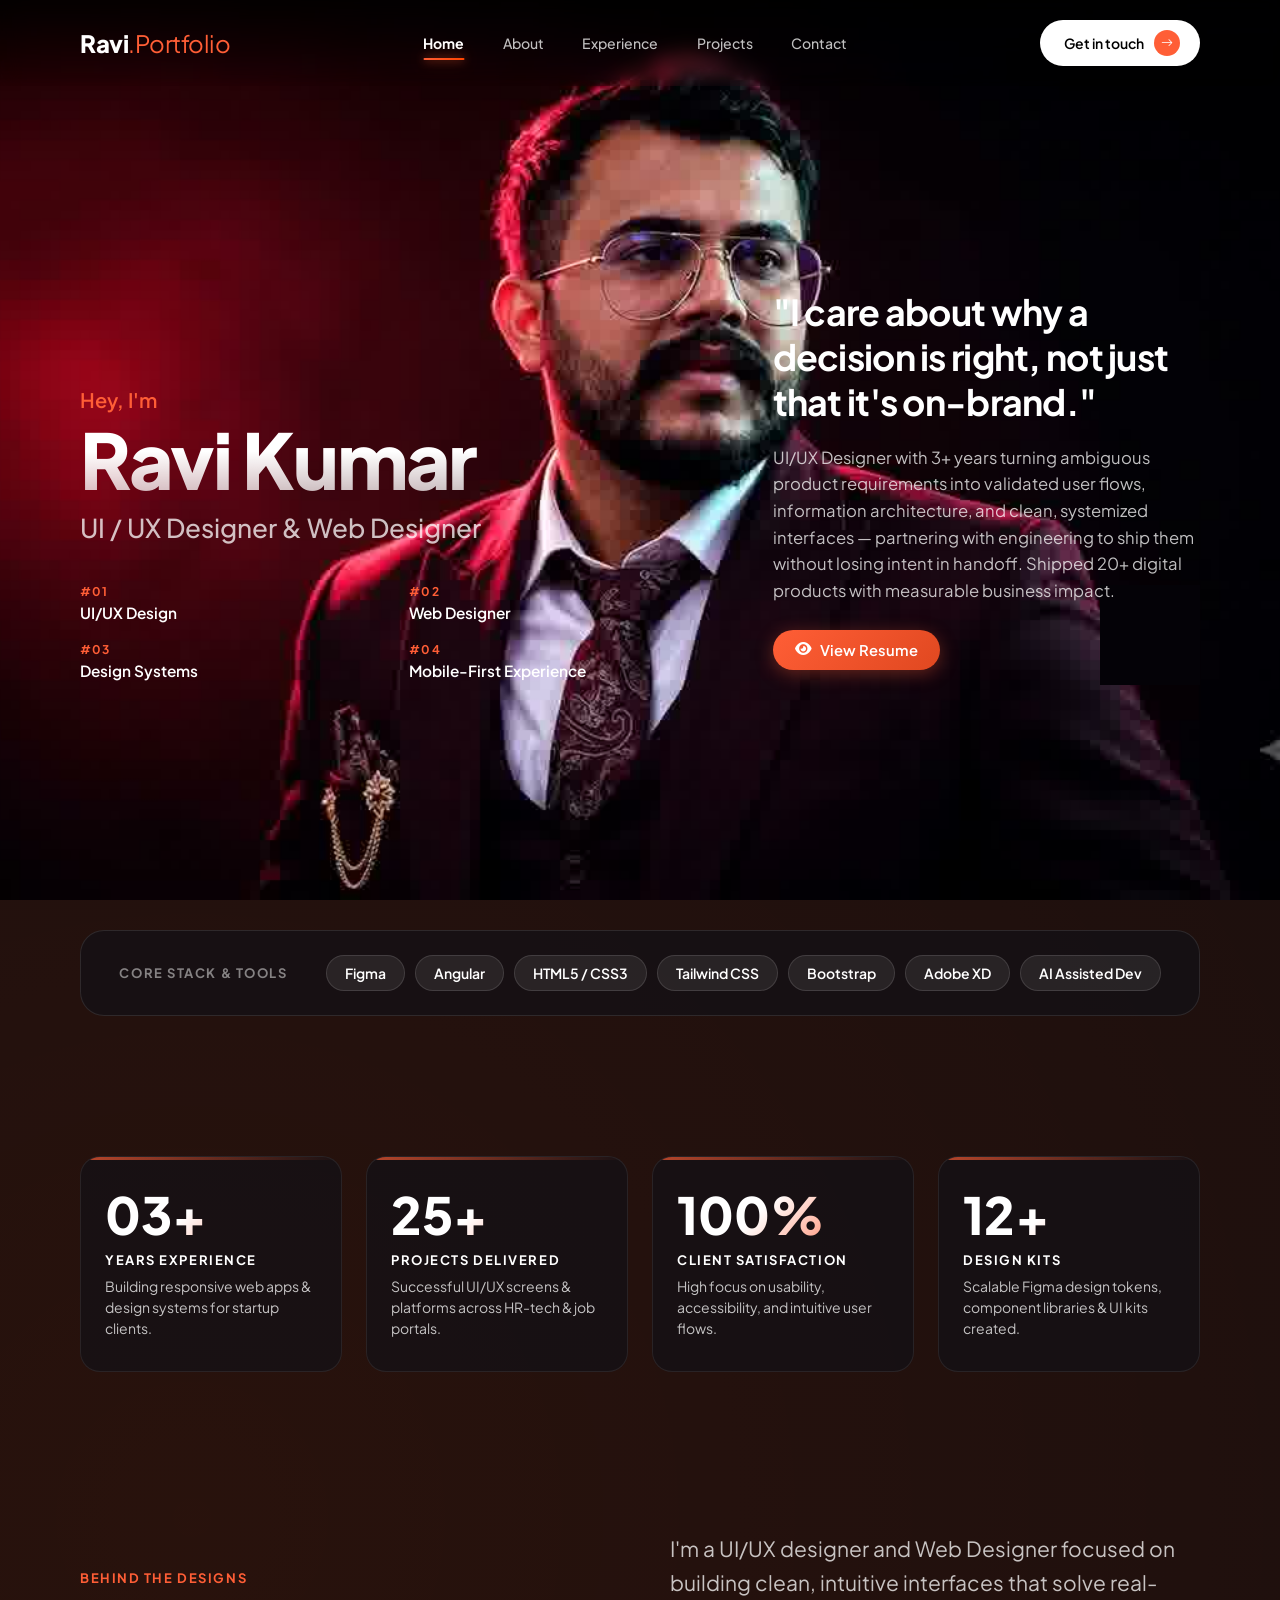
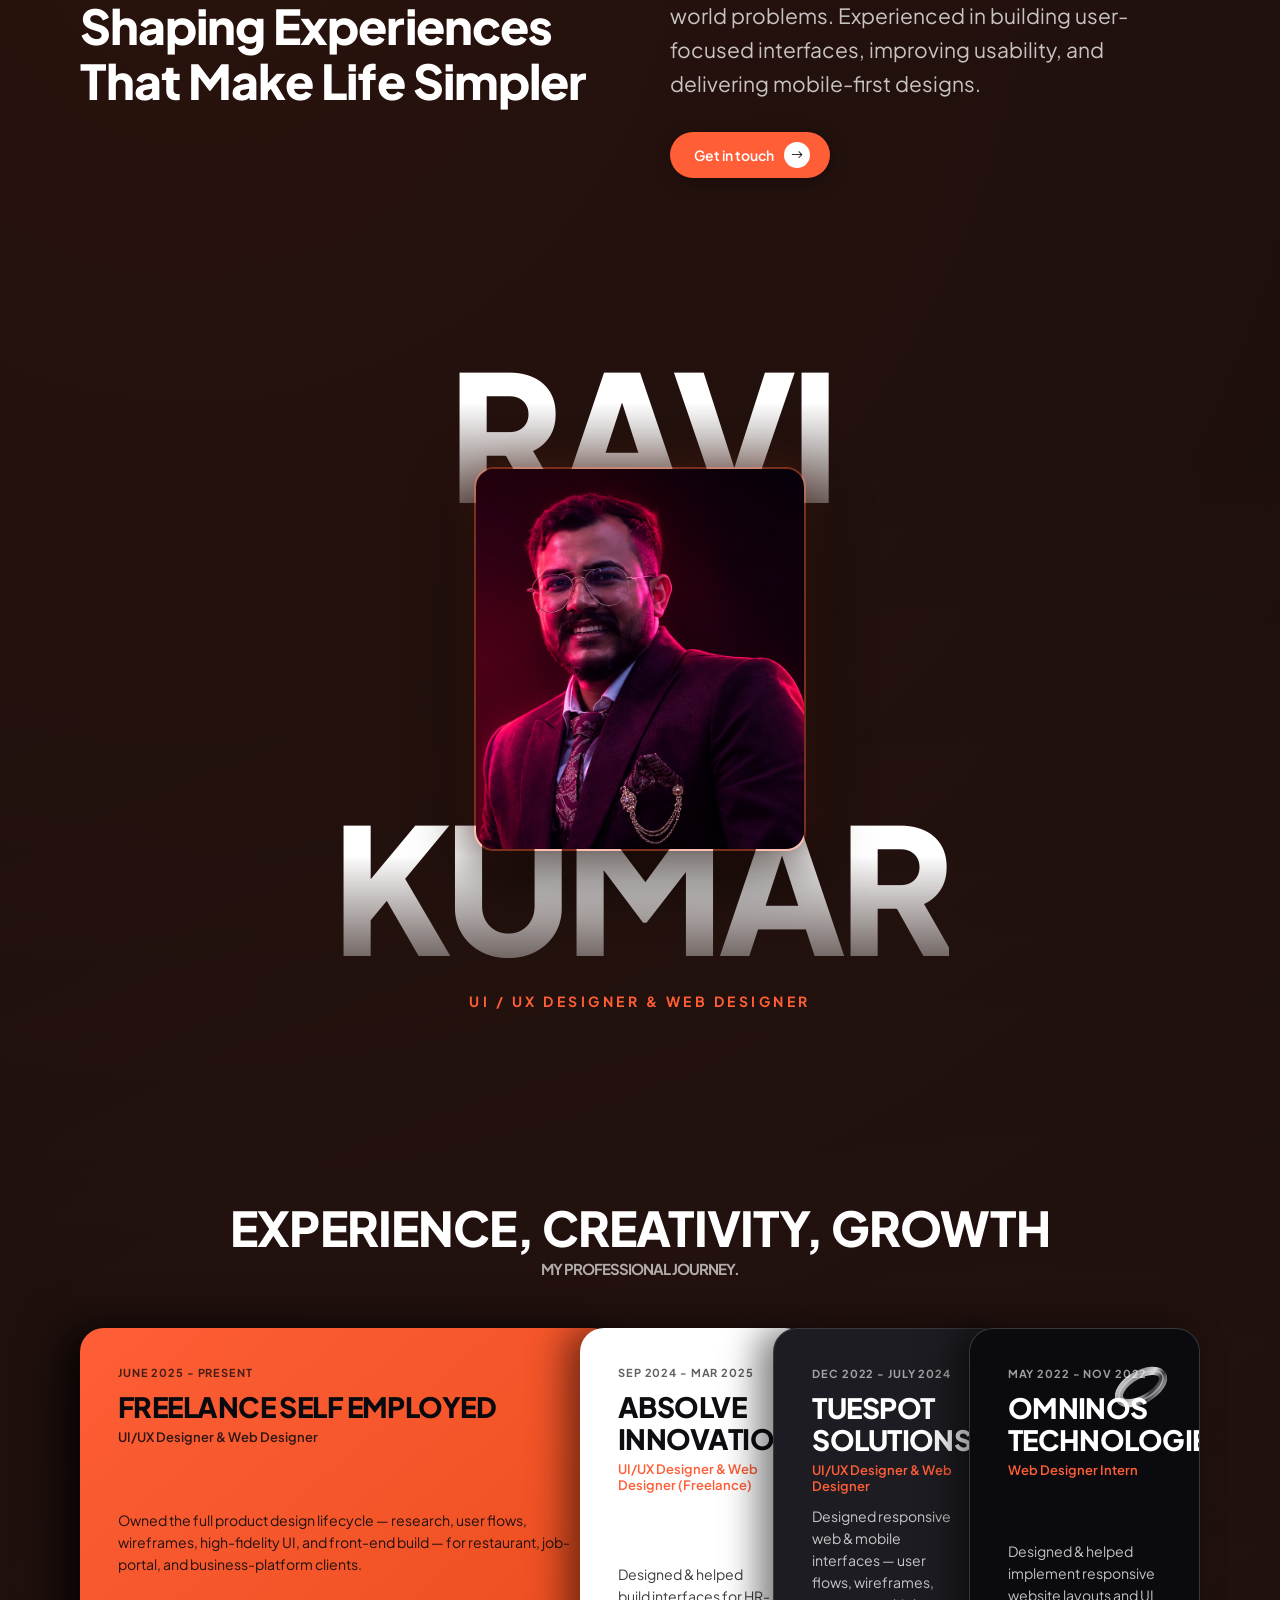
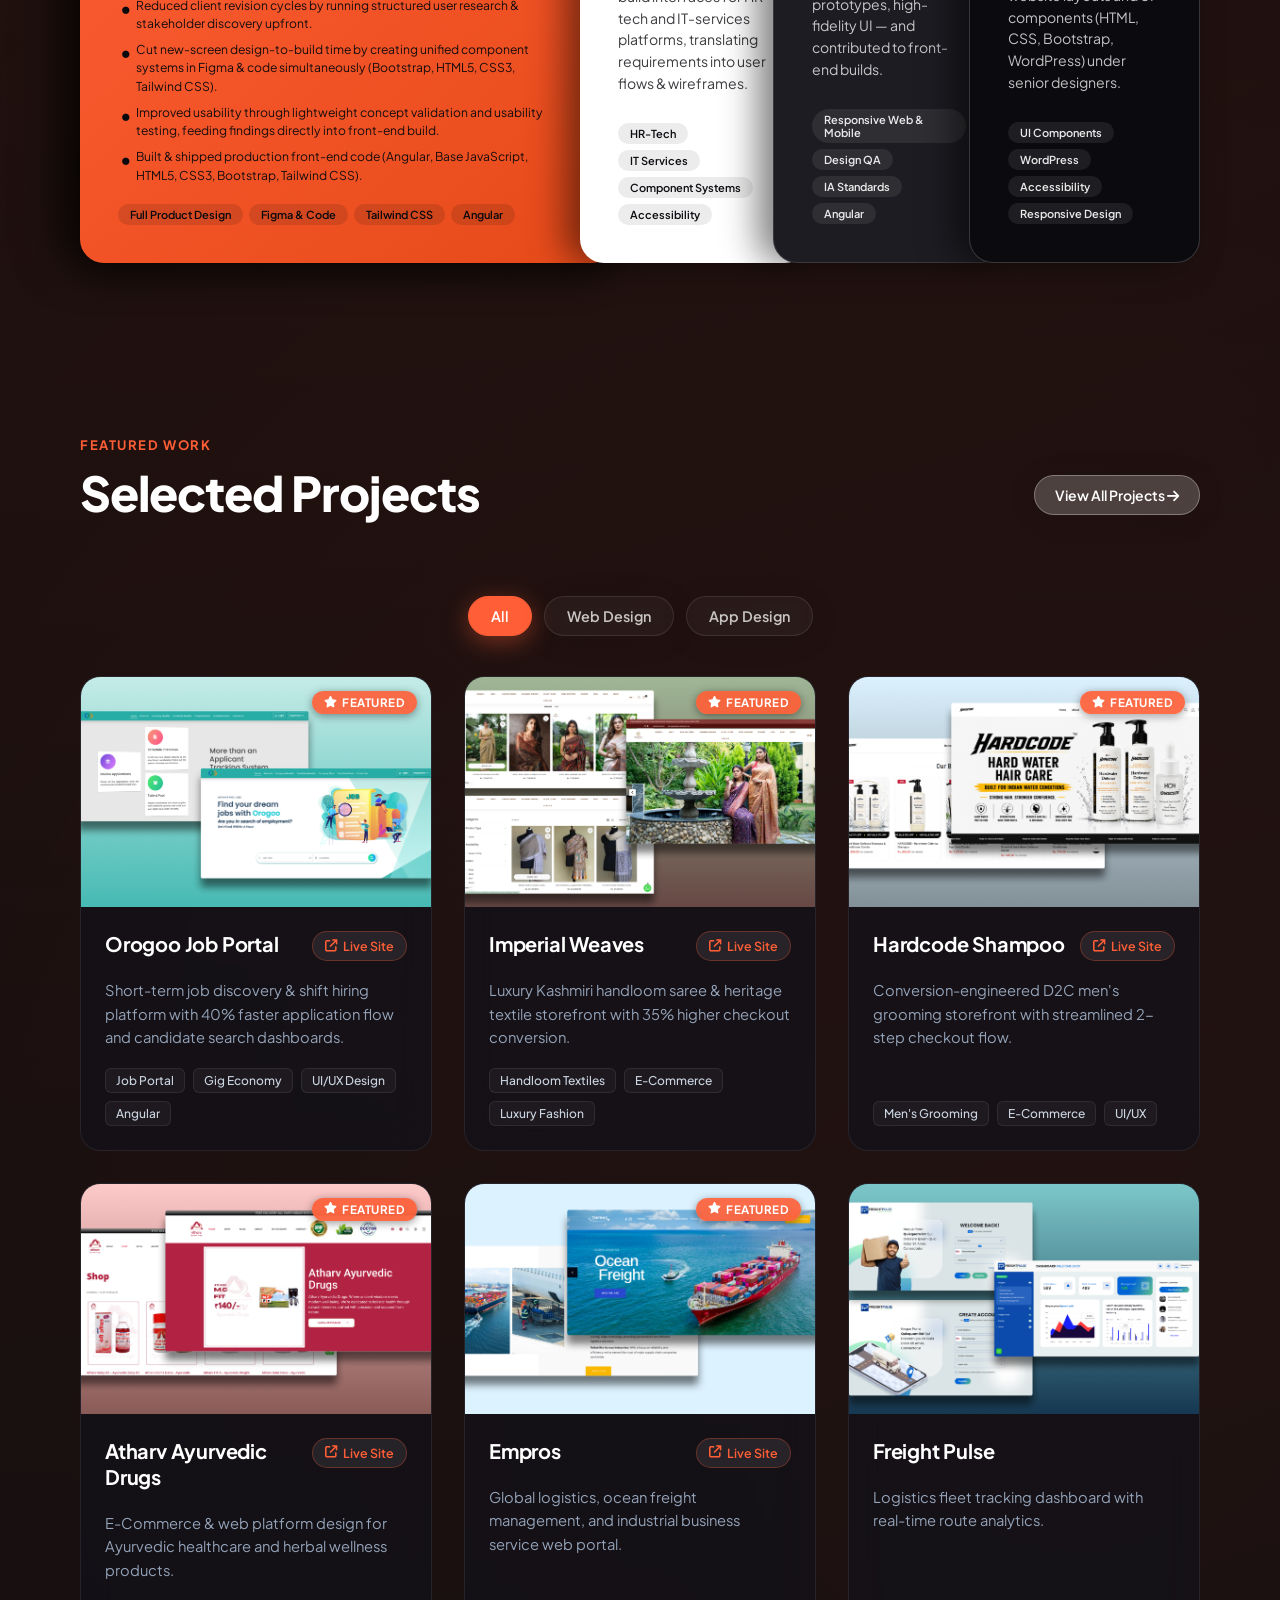
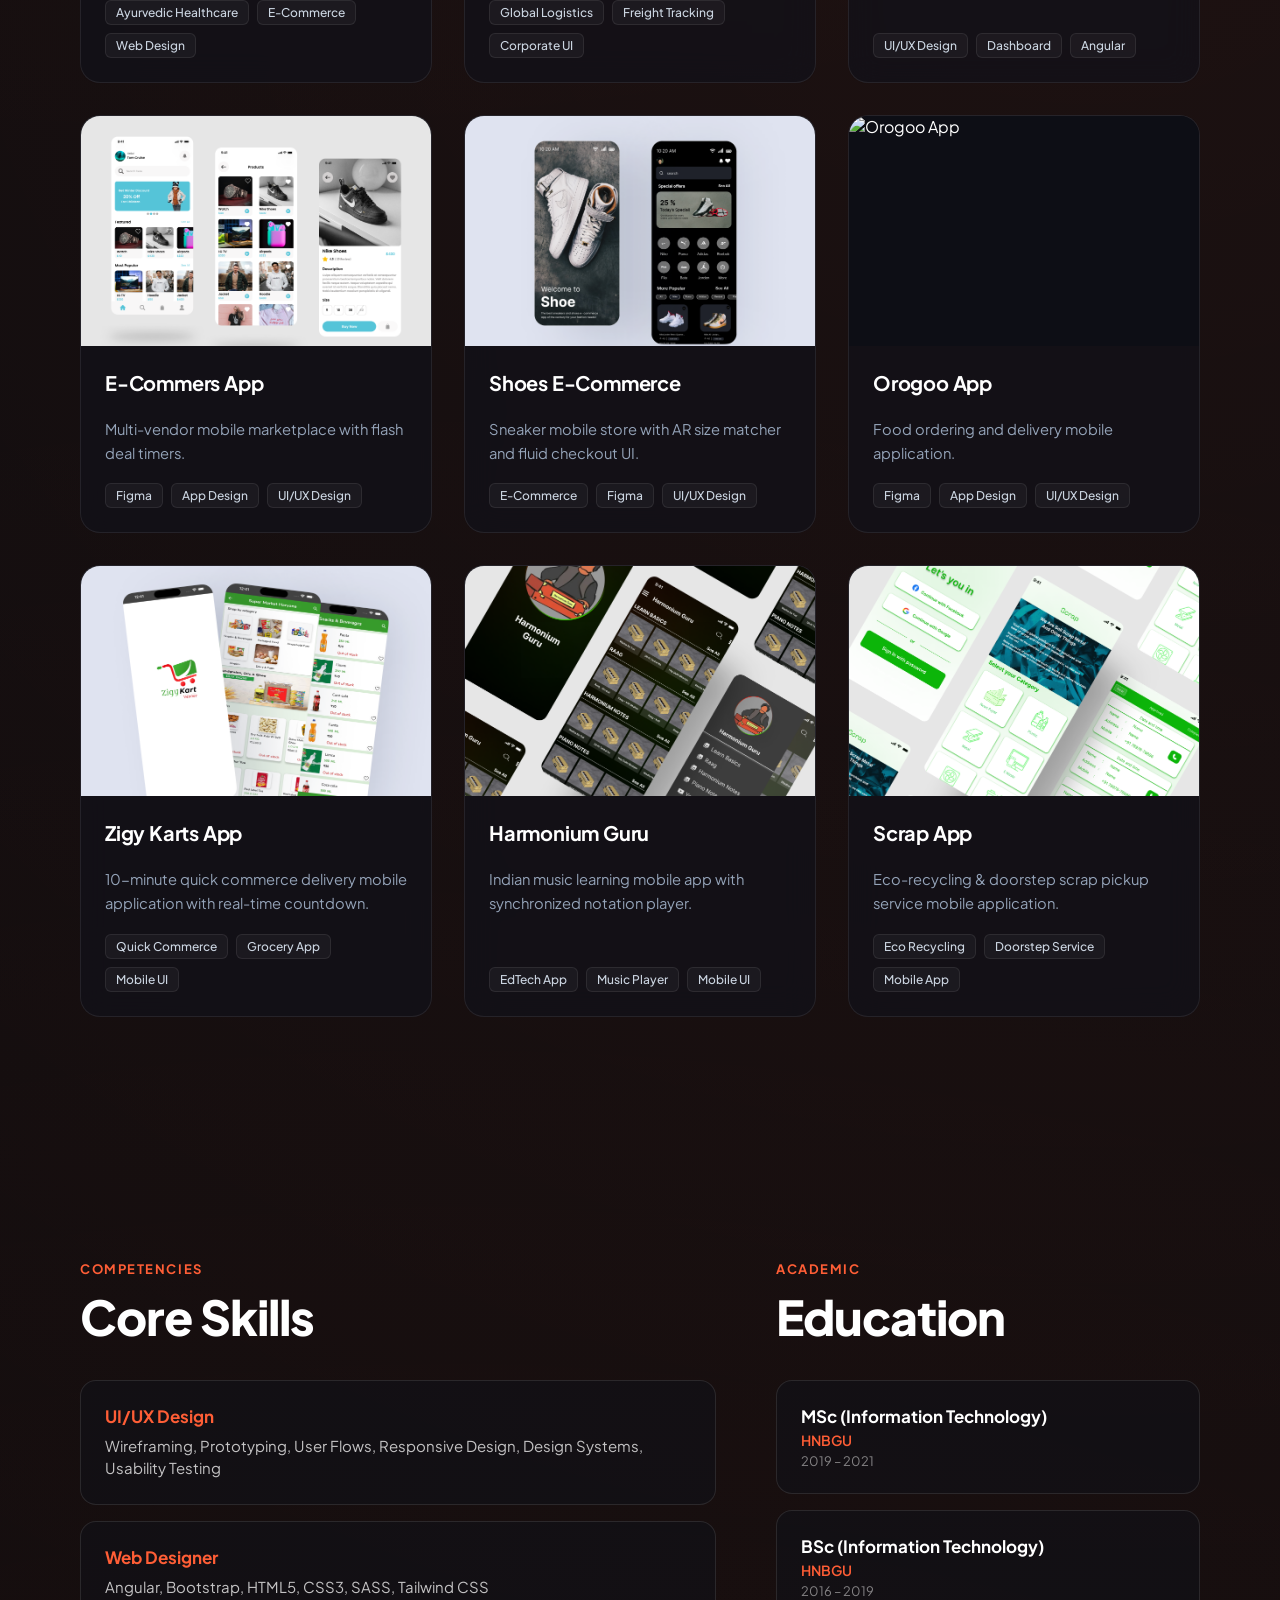
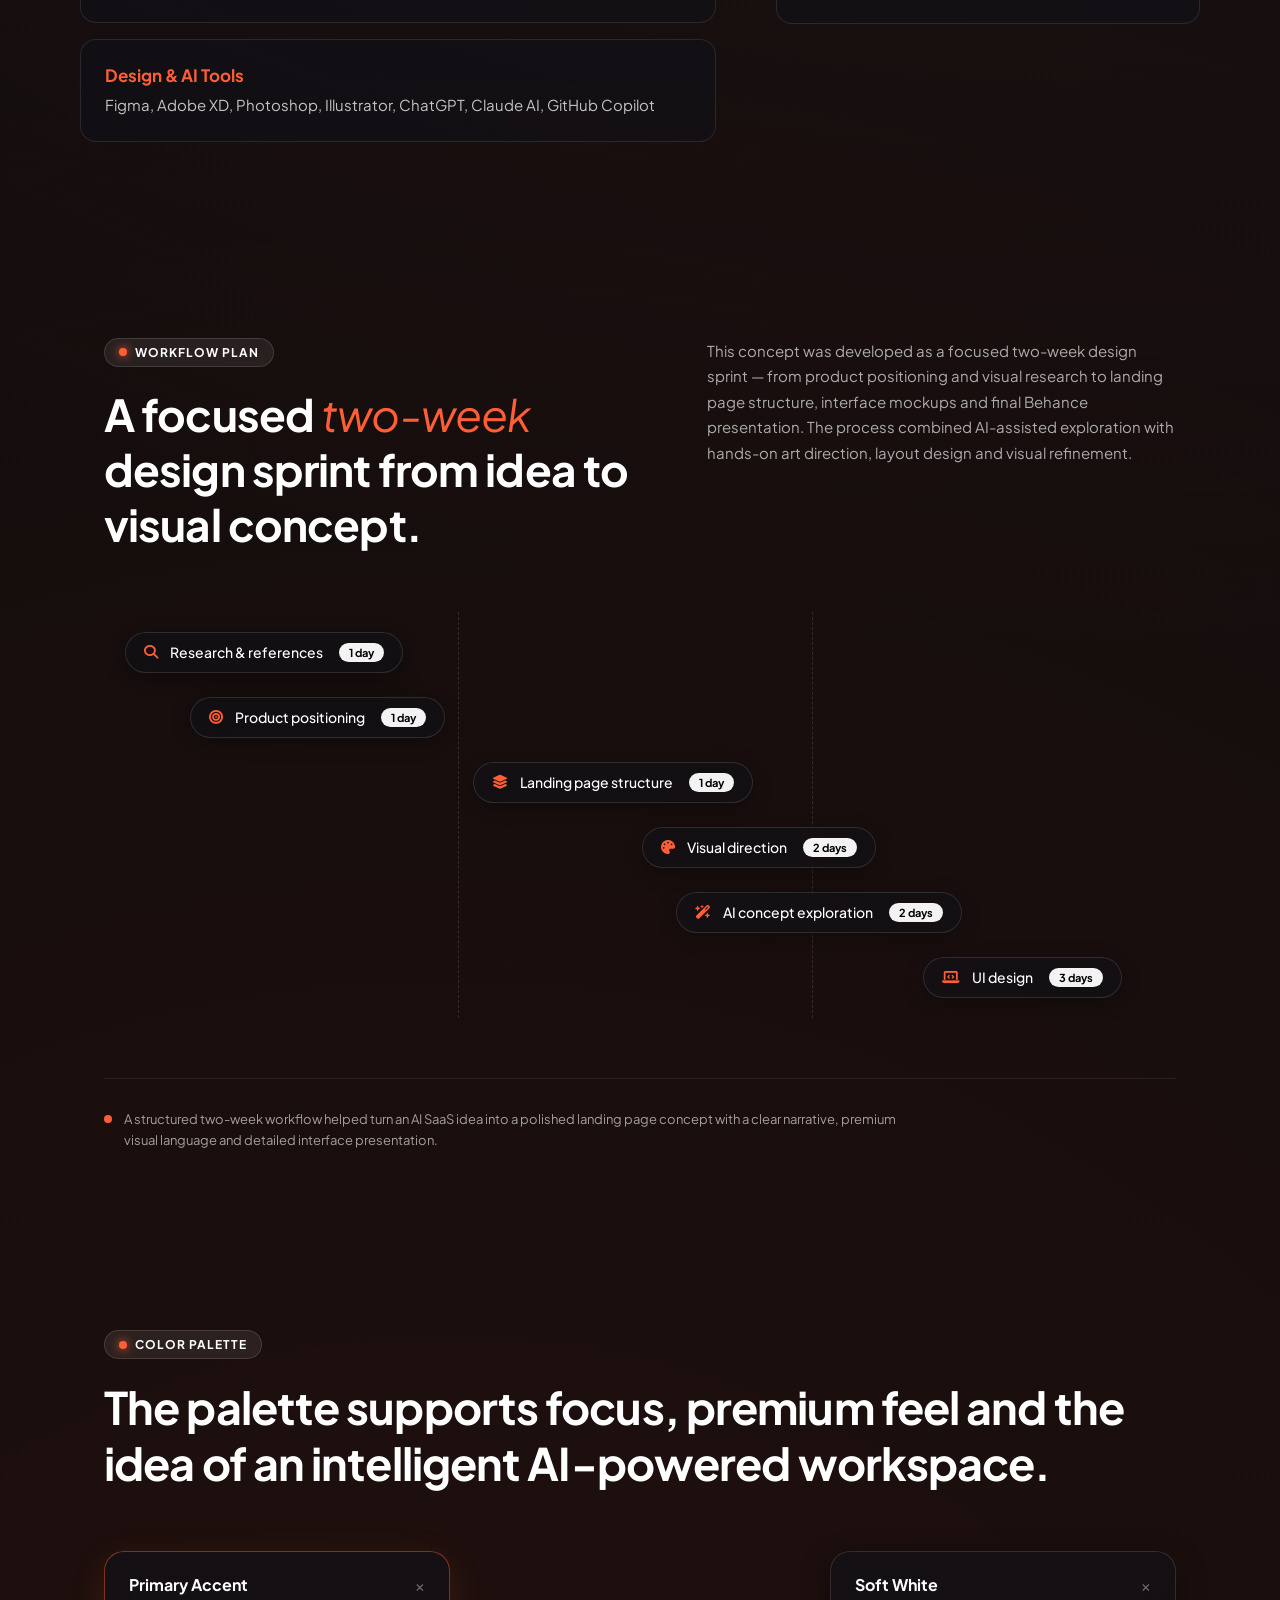
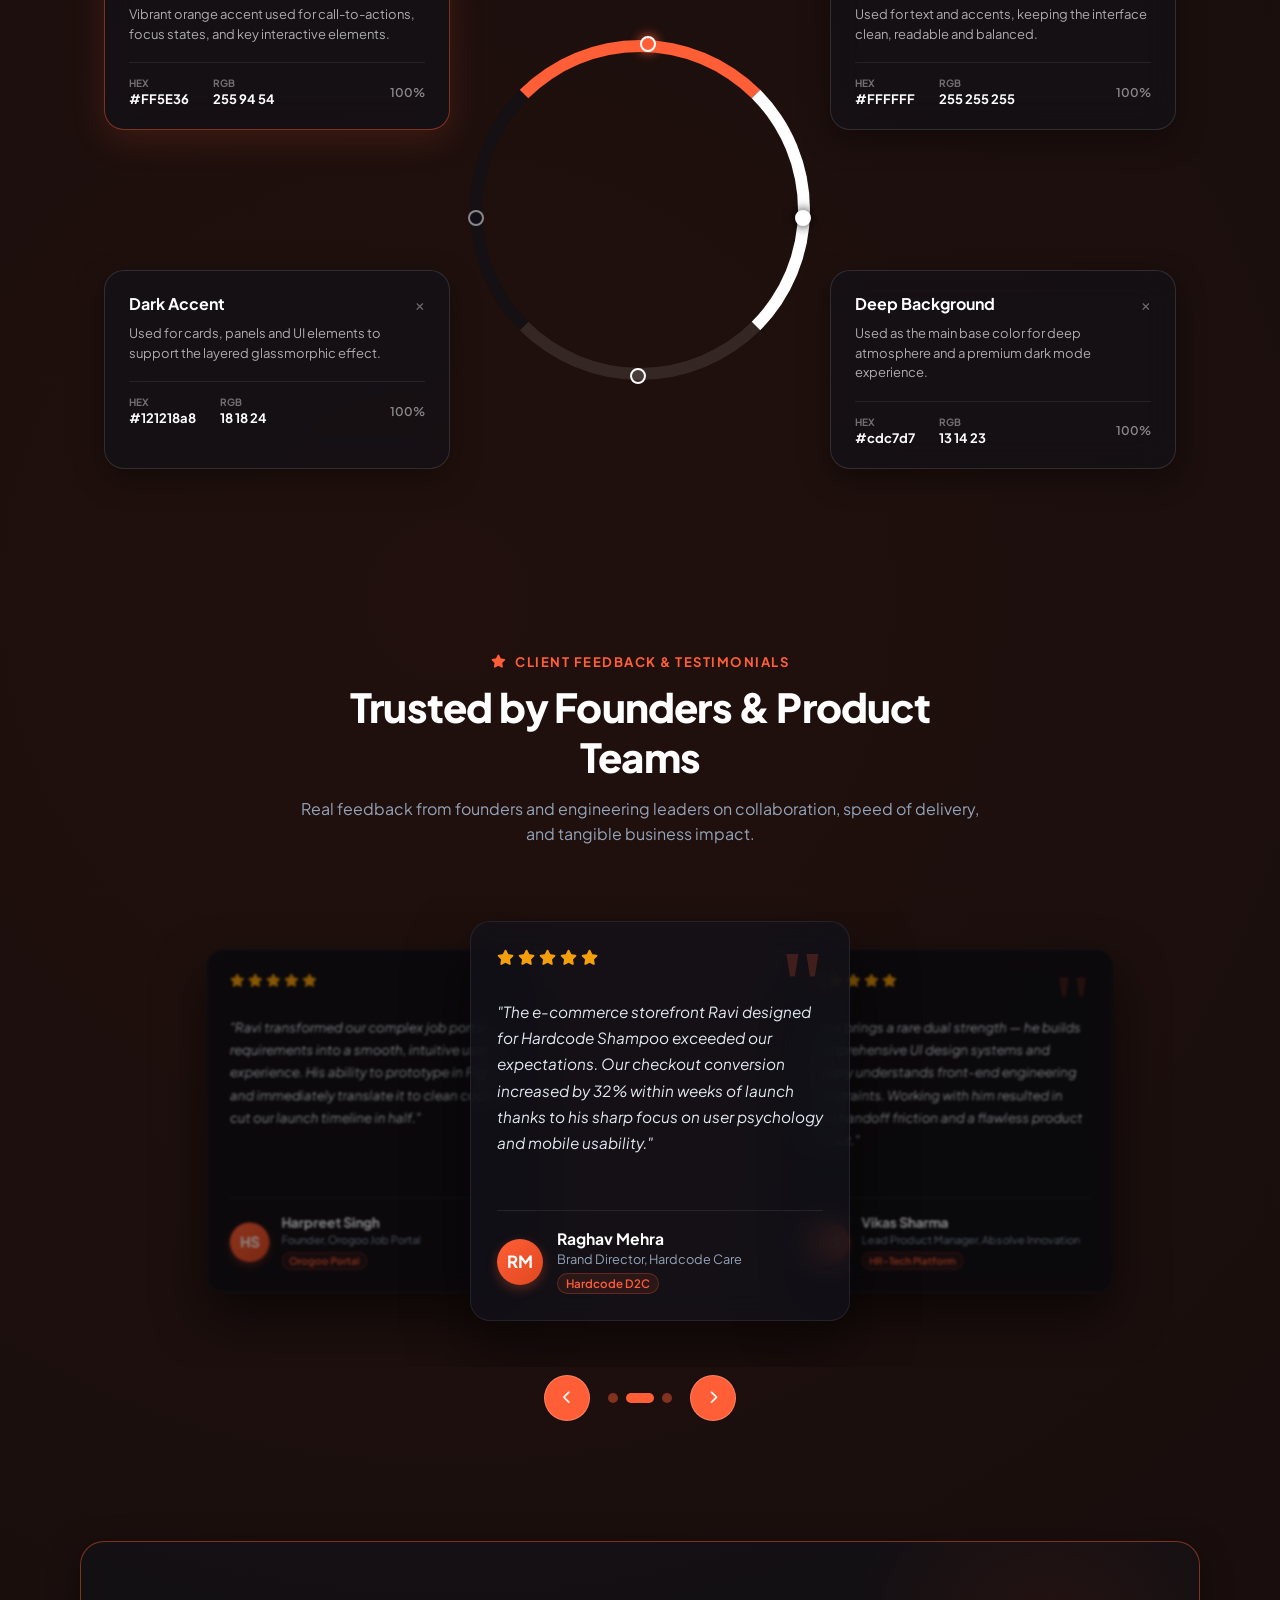
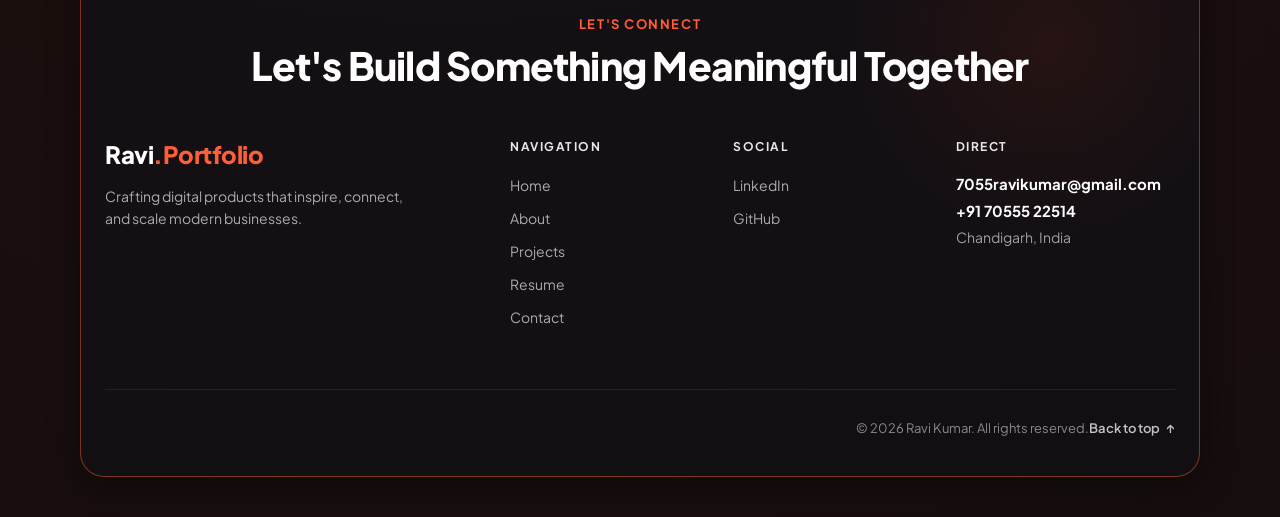
==== commit fda98816: "Updated portfolio" ====
--- a/index.html
+++ b/index.html
@@ -4,7 +4,10 @@
 <head>
   <meta charset="UTF-8">
   <meta name="viewport" content="width=device-width, initial-scale=1.0">
+  <meta name="description"
+    content="Portfolio of Ravi Kumar — UI/UX Designer & Web Designer with 3+ years experience turning ambiguous product requirements into validated user flows, design systems, and responsive interfaces.">
   <title>Ravi Kumar — UI/UX Designer & Web Designer</title>
+  <link rel="icon" type="image/svg+xml" href="favicon.svg">
   <link rel="stylesheet" href="style.css">
   <link rel="stylesheet" href="project.css">
   <!-- Google Fonts -->
@@ -90,7 +93,7 @@
           <p class="hero-desc">
             UI/UX Designer with 3+ years turning ambiguous product requirements into validated user flows, information
             architecture, and clean, systemized interfaces — partnering with engineering to ship them without losing
-            intent in handoff.
+            intent in handoff. Shipped 20+ digital products with measurable business impact.
           </p>
 
           <div class="hero-resume-actions">
@@ -344,7 +347,7 @@
           <h2 class="section-heading">Selected Projects</h2>
         </span>
         <span>
-          <a href="project.html"> View More</a>
+          <a href="project.html"> View All Projects <i class="fa-solid fa-arrow-right"></i></a>
         </span>
       </div>
 
@@ -354,11 +357,207 @@
         <button data-filter="appdesign">App Design</button>
       </div>
 
-      <div class="projects-grid" id="projectsGrid"></div>
-
-    </section>
-
-    
+      <div class="projects-grid" id="projectsGrid">
+        <!-- Project 1: Orogoo Job Portal -->
+        <div class="project-card glass-card" onclick="location.href='project-detail.html?id=orogoo'"
+          style="cursor: pointer;">
+          <div class="project-image-box">
+            <img src="images/orogoos.png" alt="Orogoo Job Portal" loading="lazy">
+            <div class="project-card-overlay">
+              <span class="btn-case-study">View Case Study <i class="fa-solid fa-arrow-right"></i></span>
+            </div>
+            <span class="featured-badge"><i class="fa-solid fa-star"></i> Featured</span>
+          </div>
+          <div class="project-content">
+            <div class="project-card-header">
+              <h3 class="project-title">Orogoo Job Portal</h3>
+              <a href="https://orogoo.com/#/home" target="_blank" rel="noopener" class="card-live-btn"
+                onclick="event.stopPropagation();" title="Visit Live Site"><i
+                  class="fa-solid fa-arrow-up-right-from-square"></i> Live Site</a>
+            </div>
+            <p class="project-desc">
+              Short-term job discovery & shift hiring platform with 40% faster application flow and candidate search
+              dashboards.
+            </p>
+            <div class="project-tags">
+              <span>Job Portal</span>
+              <span>Gig Economy</span>
+              <span>UI/UX Design</span>
+              <span>Angular</span>
+            </div>
+          </div>
+        </div>
+
+        <!-- Project 2: Imperial Weaves -->
+        <div class="project-card glass-card" onclick="location.href='project-detail.html?id=imperial-weaves'"
+          style="cursor: pointer;">
+          <div class="project-image-box">
+            <img src="images/Imperial weaves.png" alt="Imperial Weaves" loading="lazy">
+            <div class="project-card-overlay">
+              <span class="btn-case-study">View Case Study <i class="fa-solid fa-arrow-right"></i></span>
+            </div>
+            <span class="featured-badge"><i class="fa-solid fa-star"></i> Featured</span>
+          </div>
+          <div class="project-content">
+            <div class="project-card-header">
+              <h3 class="project-title">Imperial Weaves</h3>
+              <a href="https://imperialweaves.com/" target="_blank" rel="noopener" class="card-live-btn"
+                onclick="event.stopPropagation();" title="Visit Live Site"><i
+                  class="fa-solid fa-arrow-up-right-from-square"></i> Live Site</a>
+            </div>
+            <p class="project-desc">
+              Luxury Kashmiri handloom saree & heritage textile storefront with 35% higher checkout conversion.
+            </p>
+            <div class="project-tags">
+              <span>Handloom Textiles</span>
+              <span>E-Commerce</span>
+              <span>Luxury Fashion</span>
+            </div>
+          </div>
+        </div>
+
+        <!-- Project 3: Hardcode Shampoo -->
+        <div class="project-card glass-card" onclick="location.href='project-detail.html?id=hardcode-shampoo'"
+          style="cursor: pointer;">
+          <div class="project-image-box">
+            <img src="images/Hardcode.png" alt="Hardcode Shampoo" loading="lazy">
+            <div class="project-card-overlay">
+              <span class="btn-case-study">View Case Study <i class="fa-solid fa-arrow-right"></i></span>
+            </div>
+            <span class="featured-badge"><i class="fa-solid fa-star"></i> Featured</span>
+          </div>
+          <div class="project-content">
+            <div class="project-card-header">
+              <h3 class="project-title">Hardcode Shampoo</h3>
+              <a href="https://www.hardcodeshampoo.com/" target="_blank" rel="noopener" class="card-live-btn"
+                onclick="event.stopPropagation();" title="Visit Live Site"><i
+                  class="fa-solid fa-arrow-up-right-from-square"></i> Live Site</a>
+            </div>
+            <p class="project-desc">
+              Conversion-engineered D2C men's grooming storefront with streamlined 2-step checkout flow.
+            </p>
+            <div class="project-tags">
+              <span>Men's Grooming</span>
+              <span>E-Commerce</span>
+              <span>UI/UX</span>
+            </div>
+          </div>
+        </div>
+
+        <!-- Project 4: Atharv Ayurvedic Drugs -->
+        <div class="project-card glass-card" onclick="location.href='project-detail.html?id=atharv-ayurvedic'"
+          style="cursor: pointer;">
+          <div class="project-image-box">
+            <img src="images/Atharv Ayurvedic Drugs.png" alt="Atharv Ayurvedic Drugs" loading="lazy">
+            <div class="project-card-overlay">
+              <span class="btn-case-study">View Case Study <i class="fa-solid fa-arrow-right"></i></span>
+            </div>
+            <span class="featured-badge"><i class="fa-solid fa-star"></i> Featured</span>
+          </div>
+          <div class="project-content">
+            <div class="project-card-header">
+              <h3 class="project-title">Atharv Ayurvedic Drugs</h3>
+              <a href="https://atharvayurvedicdrugs.com/" target="_blank" rel="noopener" class="card-live-btn"
+                onclick="event.stopPropagation();" title="Visit Live Site"><i
+                  class="fa-solid fa-arrow-up-right-from-square"></i> Live Site</a>
+            </div>
+            <p class="project-desc">
+              E-Commerce healthcare platform featuring GMP certified catalogue and 25% faster order placement.
+            </p>
+            <div class="project-tags">
+              <span>Ayurvedic Healthcare</span>
+              <span>E-Commerce</span>
+              <span>Web Design</span>
+            </div>
+          </div>
+        </div>
+      </div>
+
+    </section>
+
+    <!-- Client Testimonials Section (Backing 100% Satisfaction Claim) -->
+    <!-- <section class="testimonials-section">
+      <div class="testimonials-header">
+        <span class="section-tag"><i class="fa-solid fa-star"></i> CLIENT FEEDBACK & TESTIMONIALS</span>
+        <h2 class="section-heading">Trusted by Founders & Product Teams</h2>
+        <p class="section-subtext">
+          Real feedback from founders and engineering leaders on collaboration, speed of delivery, and tangible business
+          impact.
+        </p>
+      </div>
+
+      <div class="testimonials-grid">
+        <div class="testimonial-card glass-card">
+          <div class="testimonial-stars">
+            <i class="fa-solid fa-star"></i>
+            <i class="fa-solid fa-star"></i>
+            <i class="fa-solid fa-star"></i>
+            <i class="fa-solid fa-star"></i>
+            <i class="fa-solid fa-star"></i>
+          </div>
+          <p class="testimonial-quote">
+            "Ravi transformed our complex job portal requirements into a smooth, intuitive user experience. His ability
+            to prototype in Figma and immediately translate it to clean code cut our launch timeline in half."
+          </p>
+          <div class="testimonial-author-box">
+            <div class="author-avatar">HS</div>
+            <div class="author-info">
+              <h4>Harpreet Singh</h4>
+              <p>Founder, Orogoo Job Portal</p>
+              <span class="project-tag-pill">Orogoo Portal</span>
+            </div>
+          </div>
+        </div>
+
+        <div class="testimonial-card glass-card">
+          <div class="testimonial-stars">
+            <i class="fa-solid fa-star"></i>
+            <i class="fa-solid fa-star"></i>
+            <i class="fa-solid fa-star"></i>
+            <i class="fa-solid fa-star"></i>
+            <i class="fa-solid fa-star"></i>
+          </div>
+          <p class="testimonial-quote">
+            "The e-commerce storefront Ravi designed for Hardcode Shampoo exceeded our expectations. Our checkout
+            conversion increased by 32% within weeks of launch thanks to his sharp focus on user psychology and mobile
+            usability."
+          </p>
+          <div class="testimonial-author-box">
+            <div class="author-avatar">RM</div>
+            <div class="author-info">
+              <h4>Raghav Mehra</h4>
+              <p>Brand Director, Hardcode Care</p>
+              <span class="project-tag-pill">Hardcode D2C</span>
+            </div>
+          </div>
+        </div>
+
+        <div class="testimonial-card glass-card">
+          <div class="testimonial-stars">
+            <i class="fa-solid fa-star"></i>
+            <i class="fa-solid fa-star"></i>
+            <i class="fa-solid fa-star"></i>
+            <i class="fa-solid fa-star"></i>
+            <i class="fa-solid fa-star"></i>
+          </div>
+          <p class="testimonial-quote">
+            "Ravi brings a rare dual strength — he builds comprehensive UI design systems and deeply understands
+            front-end engineering constraints. Working with him resulted in zero handoff friction and a flawless product
+            rollout."
+          </p>
+          <div class="testimonial-author-box">
+            <div class="author-avatar">VS</div>
+            <div class="author-info">
+              <h4>Vikas Sharma</h4>
+              <p>Lead Product Manager, Absolve Innovation</p>
+              <span class="project-tag-pill">HR-Tech Platform</span>
+            </div>
+          </div>
+        </div>
+      </div>
+    </section> -->
+
+
     <!-- Section 6: Education & Core Skills -->
     <section class="skills-edu-section">
       <div class="skills-edu-grid">
@@ -599,6 +798,91 @@
       </div>
     </section>
 
+    <section class="testimonials-section">
+      <div class="testimonials-header">
+        <span class="section-tag"><i class="fa-solid fa-star"></i> CLIENT FEEDBACK & TESTIMONIALS</span>
+        <h2 class="section-heading">Trusted by Founders & Product Teams</h2>
+        <p class="section-subtext">
+          Real feedback from founders and engineering leaders on collaboration, speed of delivery, and tangible business
+          impact.
+        </p>
+      </div>
+
+      <div class="tcf-stage" id="tcfStage">
+
+        <!-- Testimonial 1: Orogoo -->
+        <div class="testimonial-card glass-card">
+          <div class="testimonial-stars">
+            <i class="fa-solid fa-star"></i><i class="fa-solid fa-star"></i><i class="fa-solid fa-star"></i><i
+              class="fa-solid fa-star"></i><i class="fa-solid fa-star"></i>
+          </div>
+          <p class="testimonial-quote">
+            "Ravi transformed our complex job portal requirements into a smooth, intuitive user experience. His ability
+            to prototype in Figma and immediately translate it to clean code cut our launch timeline in half."
+          </p>
+          <div class="testimonial-author-box">
+            <div class="author-avatar">HS</div>
+            <div class="author-info">
+              <h4>Harpreet Singh</h4>
+              <p>Founder, Orogoo Job Portal</p>
+              <span class="project-tag-pill">Orogoo Portal</span>
+            </div>
+          </div>
+        </div>
+
+        <!-- Testimonial 2: Hardcode Shampoo -->
+        <div class="testimonial-card glass-card">
+          <div class="testimonial-stars">
+            <i class="fa-solid fa-star"></i><i class="fa-solid fa-star"></i><i class="fa-solid fa-star"></i><i
+              class="fa-solid fa-star"></i><i class="fa-solid fa-star"></i>
+          </div>
+          <p class="testimonial-quote">
+            "The e-commerce storefront Ravi designed for Hardcode Shampoo exceeded our expectations. Our checkout
+            conversion increased by 32% within weeks of launch thanks to his sharp focus on user psychology and mobile
+            usability."
+          </p>
+          <div class="testimonial-author-box">
+            <div class="author-avatar">RM</div>
+            <div class="author-info">
+              <h4>Raghav Mehra</h4>
+              <p>Brand Director, Hardcode Care</p>
+              <span class="project-tag-pill">Hardcode D2C</span>
+            </div>
+          </div>
+        </div>
+
+        <!-- Testimonial 3: Absolve Innovation -->
+        <div class="testimonial-card glass-card">
+          <div class="testimonial-stars">
+            <i class="fa-solid fa-star"></i><i class="fa-solid fa-star"></i><i class="fa-solid fa-star"></i><i
+              class="fa-solid fa-star"></i><i class="fa-solid fa-star"></i>
+          </div>
+          <p class="testimonial-quote">
+            "Ravi brings a rare dual strength — he builds comprehensive UI design systems and deeply understands
+            front-end engineering constraints. Working with him resulted in zero handoff friction and a flawless product
+            rollout."
+          </p>
+          <div class="testimonial-author-box">
+            <div class="author-avatar">VS</div>
+            <div class="author-info">
+              <h4>Vikas Sharma</h4>
+              <p>Lead Product Manager, Absolve Innovation</p>
+              <span class="project-tag-pill">HR-Tech Platform</span>
+            </div>
+          </div>
+        </div>
+
+      </div>
+
+      <div class="tcf-controls">
+        <button class="tcf-btn" id="tcfPrev" aria-label="Previous testimonial"><i
+            class="fa-solid fa-chevron-left"></i></button>
+        <div class="tcf-dots" id="tcfDots"></div>
+        <button class="tcf-btn" id="tcfNext" aria-label="Next testimonial"><i
+            class="fa-solid fa-chevron-right"></i></button>
+      </div>
+    </section>
+
 
     <!-- Section 7: Contact / Footer -->
     <section id="contact" class="contact-section">
@@ -634,10 +918,10 @@
             <div>
               <h4 class="footer-heading">SOCIAL</h4>
               <ul class="footer-links">
-                <li><a href="https://linkedin.com" target="_blank" rel="noopener">LinkedIn</a></li>
-                <li><a href="https://github.com" target="_blank" rel="noopener">GitHub</a></li>
-                <!-- <li><a href="https://dribbble.com" target="_blank" rel="noopener">Dribbble</a></li>
-                <li><a href="https://behance.net" target="_blank" rel="noopener">Behance</a></li> -->
+                <li><a href="https://www.linkedin.com/in/ravi-kumar-842b02250" target="_blank"
+                    rel="noopener">LinkedIn</a></li>
+                <li><a href="https://github.com/RaviKumar5512/ravi_portfolio" target="_blank" rel="noopener">GitHub</a>
+                </li>
               </ul>
             </div>
 
@@ -646,8 +930,8 @@
               <h4 class="footer-heading">DIRECT</h4>
               <div class="footer-direct-info">
                 <a href="mailto:7055ravikumar@gmail.com" class="footer-email">7055ravikumar@gmail.com</a>
-                <a href="tel:7055522514" class="footer-email">+91 7055522514</a>
-                <p class="footer-location">Chandigarh ITBP Behalana, India</p>
+                <a href="tel:+917055522514" class="footer-email">+91 70555 22514</a>
+                <p class="footer-location">Chandigarh, India</p>
               </div>
             </div>
 
@@ -657,11 +941,11 @@
 
           <!-- Bottom Bar -->
           <div class="footer-bottom-bar">
-            <p class="footer-copyright>© 2026 Ravi Kumar. All rights reserved.</p>
-            <a href=" #" class="footer-back-to-top"
+            <p class="footer-copyright">© 2026 Ravi Kumar. All rights reserved.</p>
+            <a href="#" class="footer-back-to-top"
               onclick="window.scrollTo({top: 0, behavior: 'smooth'}); return false;">
               Back to top <span class="arrow">↑</span>
-              </a>
+            </a>
           </div>
         </div>
       </footer>
--- a/style.css
+++ b/style.css
@@ -214,6 +214,7 @@
     width: 60%;
     box-shadow: 0 0 6px rgba(255, 94, 54, 0.6);
   }
+
   100% {
     width: 100%;
     box-shadow: 0 0 14px rgba(255, 94, 54, 0.95), 0 0 22px rgba(255, 94, 54, 0.5);
@@ -1223,9 +1224,9 @@
   box-shadow: 0 16px 48px rgba(255, 94, 54, 0.25), inset 0 1px 1px rgba(255, 255, 255, 0.4);
 }
 
-.connect-let{
-  text-align: center; 
-  margin:0px 0px 50px 0px ;
+.connect-let {
+  text-align: center;
+  margin: 0px 0px 50px 0px;
 }
 
 .contact-heading {
@@ -1620,15 +1621,15 @@
 }
 
 .r-hero-btn.secondary {
-  background: rgba(255, 255, 255, 0.08);
+  background: linear-gradient(135deg, #ff5e36, #e04820);
   color: #ffffff;
-  border: 1px solid rgba(255, 255, 255, 0.2);
+  border: none;
+  box-shadow: 0 4px 18px rgba(255, 94, 54, 0.35);
 }
 
 .r-hero-btn.secondary:hover {
-  background: rgba(255, 255, 255, 0.16);
-  border-color: rgba(255, 255, 255, 0.35);
   transform: translateY(-3px);
+  box-shadow: 0 8px 25px rgba(255, 94, 54, 0.5);
 }
 
 .r-hero-btn.outline {
@@ -3727,4 +3728,263 @@
   .palette-center-ring {
     display: none;
   }
+}
+
+/* =============================================================
+ * CLIENT TESTIMONIALS SECTION (Backing 100% Satisfaction)
+ * ============================================================= */
+.testimonials-section {
+  padding: 80px 0;
+  position: relative;
+  width: 100%;
+}
+
+.testimonials-header {
+  text-align: center;
+  max-width: 700px;
+  margin: 0 auto 50px;
+}
+
+.testimonials-header .section-tag {
+  display: inline-flex;
+  align-items: center;
+  gap: 8px;
+  color: #ff5e36;
+  font-size: 0.82rem;
+  font-weight: 700;
+  text-transform: uppercase;
+  letter-spacing: 1.5px;
+  margin-bottom: 12px;
+}
+
+.testimonials-header .section-heading {
+  font-size: clamp(1.8rem, 3.5vw, 2.5rem);
+  font-weight: 800;
+  color: #ffffff;
+  line-height: 1.25;
+  margin-bottom: 14px;
+}
+
+.testimonials-header .section-subtext {
+  color: #94a3b8;
+  font-size: 1rem;
+  line-height: 1.6;
+}
+
+.testimonials-grid {
+  display: grid;
+  grid-template-columns: repeat(auto-fit, minmax(320px, 1fr));
+  gap: 28px;
+  max-width: 1200px;
+  margin: 0 auto;
+}
+
+.testimonial-card {
+  position: relative;
+  background: rgba(18, 18, 26, 0.75);
+  border: 1px solid rgba(255, 255, 255, 0.08);
+  border-radius: 20px;
+  padding: 34px 28px;
+  backdrop-filter: blur(16px);
+  display: flex;
+  flex-direction: column;
+  justify-content: space-between;
+  transition: all 0.35s cubic-bezier(0.16, 1, 0.3, 1);
+  overflow: hidden;
+}
+
+.testimonial-card::before {
+  content: '"';
+  position: absolute;
+  top: 15px;
+  right: 20px;
+  font-size: 6rem;
+  line-height: 1;
+  font-family: Georgia, serif;
+  color: rgba(255, 94, 54, 0.195);
+  pointer-events: none;
+  font-weight: 900;
+}
+
+.testimonial-card:hover {
+  transform: translateY(-6px);
+  border-color: rgba(255, 94, 54, 0.35);
+  box-shadow: 0 20px 40px rgba(0, 0, 0, 0.5), 0 0 25px rgba(255, 94, 54, 0.12);
+}
+
+.testimonial-stars {
+  display: flex;
+  gap: 4px;
+  color: #f59e0b;
+  font-size: 0.95rem;
+  margin-bottom: 18px;
+}
+
+.testimonial-quote {
+  color: #e2e8f0;
+  font-size: 0.96rem;
+  line-height: 1.7;
+  font-style: italic;
+  margin-bottom: 24px;
+  flex-grow: 1;
+  position: relative;
+  z-index: 1;
+}
+
+.testimonial-author-box {
+  display: flex;
+  align-items: center;
+  gap: 14px;
+  padding-top: 18px;
+  border-top: 1px solid rgba(255, 255, 255, 0.08);
+}
+
+.author-avatar {
+  width: 46px;
+  height: 46px;
+  border-radius: 50%;
+  background: linear-gradient(135deg, #ff5e36, #e04820);
+  color: #ffffff;
+  display: flex;
+  align-items: center;
+  justify-content: center;
+  font-weight: 700;
+  font-size: 1.05rem;
+  box-shadow: 0 4px 12px rgba(255, 94, 54, 0.3);
+  flex-shrink: 0;
+}
+
+.author-info h4 {
+  font-size: 0.98rem;
+  font-weight: 700;
+  color: #ffffff;
+  margin: 0 0 3px 0;
+}
+
+.author-info p {
+  font-size: 0.8rem;
+  color: #94a3b8;
+  margin: 0;
+}
+
+.project-tag-pill {
+  display: inline-block;
+  font-size: 0.72rem;
+  color: #ff5e36;
+  background: rgba(255, 94, 54, 0.1);
+  border: 1px solid rgba(255, 94, 54, 0.25);
+  padding: 2px 8px;
+  border-radius: 12px;
+  margin-top: 6px;
+  font-weight: 600;
+}
+
+@media (max-width: 768px) {
+  .testimonials-grid {
+    grid-template-columns: 1fr;
+    gap: 20px;
+  }
+}
+
+.tcf-stage {
+  position: relative;
+  height: 470px;
+  max-width: 1100px;
+  margin: 0 auto;
+  overflow: hidden;
+  touch-action: pan-y;
+  user-select: none;
+}
+
+.tcf-stage .testimonial-card {
+  position: absolute;
+  top: 24px;
+  left: 50%;
+  width: 380px;
+  height: 400px;
+  margin-left: -170px;
+  border-radius: 28px;
+  padding: 28px 26px 26px;
+  background: rgba(18, 18, 26, 0.75);
+  border: 1px solid rgba(255, 255, 255, 0.08);
+  border-radius: 20px;
+  backdrop-filter: blur(16px);
+  display: flex;
+  flex-direction: column;
+  gap: 16px;
+  box-shadow: 0 28px 60px rgba(0, 0, 0, .55);
+  transition: transform .6s cubic-bezier(.22, .8, .3, 1), opacity .5s, filter .5s;
+  will-change: transform;
+  cursor: pointer;
+}
+
+
+/* Controls */
+.tcf-controls {
+  display: flex;
+  justify-content: center;
+  align-items: center;
+  gap: 18px;
+  margin-top: 8px;
+}
+
+.tcf-btn {
+  width: 46px;
+  height: 46px;
+  border-radius: 50%;
+  border: 1px solid rgba(255, 255, 255, .22);
+  background: var(--primary-accent);
+  color: #fff;
+  cursor: pointer;
+  display: grid;
+  place-items: center;
+  transition: background .2s, transform .2s;
+}
+
+.tcf-btn:hover {
+  background: var(--primary-hover);
+  transform: scale(1.06);
+}
+
+.tcf-dots {
+  display: flex;
+  gap: 8px;
+}
+
+.tcf-dot {
+  width: 10px;
+  height: 10px;
+  padding: 0;
+  border: 0;
+  border-radius: 999px;
+  background: var(--glass-border-hover);
+  cursor: pointer;
+  transition: width .25s, background .25s;
+}
+
+.tcf-dot.active {
+  width: 28px;
+  background: var(--primary-accent);
+}
+
+@media (max-width: 640px) {
+  .tcf-stage {
+    height: 490px;
+  }
+
+  .tcf-stage .testimonial-card {
+    width: 296px;
+    margin-left: -148px;
+    height: 420px;
+    padding: 24px 22px 22px;
+  }
+}
+
+@media (prefers-reduced-motion: reduce) {
+
+  .tcf-stage .testimonial-card,
+  .tcf-dot,
+  .tcf-btn {
+    transition: none;
+  }
 }
--- a/project.css
+++ b/project.css
@@ -0,0 +1,180 @@
+/* Project Page Specific Stylesheet */
+@import url("style.css");
+
+/* Projects Explorer Grid & Card Enhancements */
+.projects-grid {
+  display: grid;
+  grid-template-columns: repeat(auto-fill, minmax(350px, 1fr));
+  gap: 32px;
+  width: 100%;
+  margin-top: 30px;
+}
+
+.project-card {
+  display: flex;
+  flex-direction: column;
+  border-radius: 20px;
+  overflow: hidden;
+  background: rgba(18, 18, 26, 0.7);
+  border: 1px solid rgba(255, 255, 255, 0.08);
+  backdrop-filter: blur(16px);
+  transition: all 0.35s cubic-bezier(0.16, 1, 0.3, 1);
+  position: relative;
+}
+
+.project-card:hover {
+  transform: translateY(-8px);
+  border-color: rgba(255, 94, 54, 0.35);
+  box-shadow: 0 20px 40px rgba(0, 0, 0, 0.6), 0 0 30px rgba(255, 94, 54, 0.15);
+}
+
+.project-image-box {
+  position: relative;
+  width: 100%;
+  height: 230px;
+  overflow: hidden;
+  background: #0d0e15;
+}
+
+.project-image-box img {
+  width: 100%;
+  height: 100%;
+  object-fit: cover;
+  object-position: top center;
+  transition: transform 0.5s ease;
+}
+
+.project-card:hover .project-image-box img {
+  transform: scale(1.05);
+}
+
+.project-card-overlay {
+  position: absolute;
+  inset: 0;
+  background: rgba(10, 10, 15, 0.65);
+  backdrop-filter: blur(4px);
+  display: flex;
+  align-items: center;
+  justify-content: center;
+  opacity: 0;
+  transition: opacity 0.3s ease;
+}
+
+.project-card:hover .project-card-overlay {
+  opacity: 1;
+}
+
+.btn-case-study {
+  display: inline-flex;
+  align-items: center;
+  gap: 8px;
+  padding: 10px 20px;
+  background: linear-gradient(135deg, #ff5e36, #e04820);
+  color: #fff;
+  border-radius: 30px;
+  font-weight: 600;
+  font-size: 0.88rem;
+  box-shadow: 0 4px 15px rgba(255, 94, 54, 0.4);
+  transform: translateY(10px);
+  transition: transform 0.3s ease;
+  text-decoration: none;
+}
+
+.project-card:hover .btn-case-study {
+  transform: translateY(0);
+}
+
+.featured-badge {
+  position: absolute;
+  top: 14px;
+  right: 14px;
+  background: rgba(255, 94, 54, 0.9);
+  color: #fff;
+  font-size: 0.72rem;
+  font-weight: 700;
+  text-transform: uppercase;
+  letter-spacing: 0.5px;
+  padding: 4px 12px;
+  border-radius: 20px;
+  display: inline-flex;
+  align-items: center;
+  gap: 5px;
+  backdrop-filter: blur(8px);
+  box-shadow: 0 2px 8px rgba(0, 0, 0, 0.4);
+}
+
+.project-content {
+  padding: 24px;
+  display: flex;
+  flex-direction: column;
+  flex: 1;
+}
+
+.project-card-header {
+  display: flex;
+  align-items: flex-start;
+  justify-content: space-between;
+  gap: 12px;
+  margin-bottom: 10px;
+}
+
+.project-title {
+  font-size: 1.25rem;
+  font-weight: 700;
+  color: #ffffff;
+  line-height: 1.3;
+}
+
+.card-live-btn {
+  display: inline-flex;
+  align-items: center;
+  gap: 6px;
+  padding: 6px 12px;
+  border-radius: 20px;
+  font-size: 0.78rem;
+  font-weight: 600;
+  background: rgba(255, 255, 255, 0.08);
+  color: #ff5e36;
+  border: 1px solid rgba(255, 94, 54, 0.3);
+  text-decoration: none;
+  white-space: nowrap;
+  transition: all 0.25s ease;
+}
+
+.card-live-btn:hover {
+  background: #ff5e36;
+  color: #ffffff;
+  transform: translateY(-2px);
+  box-shadow: 0 4px 12px rgba(255, 94, 54, 0.3);
+}
+
+.project-desc {
+  color: #94a3b8;
+  font-size: 0.92rem;
+  line-height: 1.6;
+  margin-bottom: 18px;
+  flex: 1;
+}
+
+.project-tags {
+  display: flex;
+  flex-wrap: wrap;
+  gap: 8px;
+}
+
+.project-tags span {
+  font-size: 0.75rem;
+  padding: 4px 10px;
+  border-radius: 6px;
+  background: rgba(255, 255, 255, 0.04);
+  color: #cbd5e1;
+  border: 1px solid rgba(255, 255, 255, 0.08);
+}
+
+@media (max-width: 768px) {
+  .projects-grid {
+    grid-template-columns: 1fr;
+    gap: 24px;
+  }
+}
+
